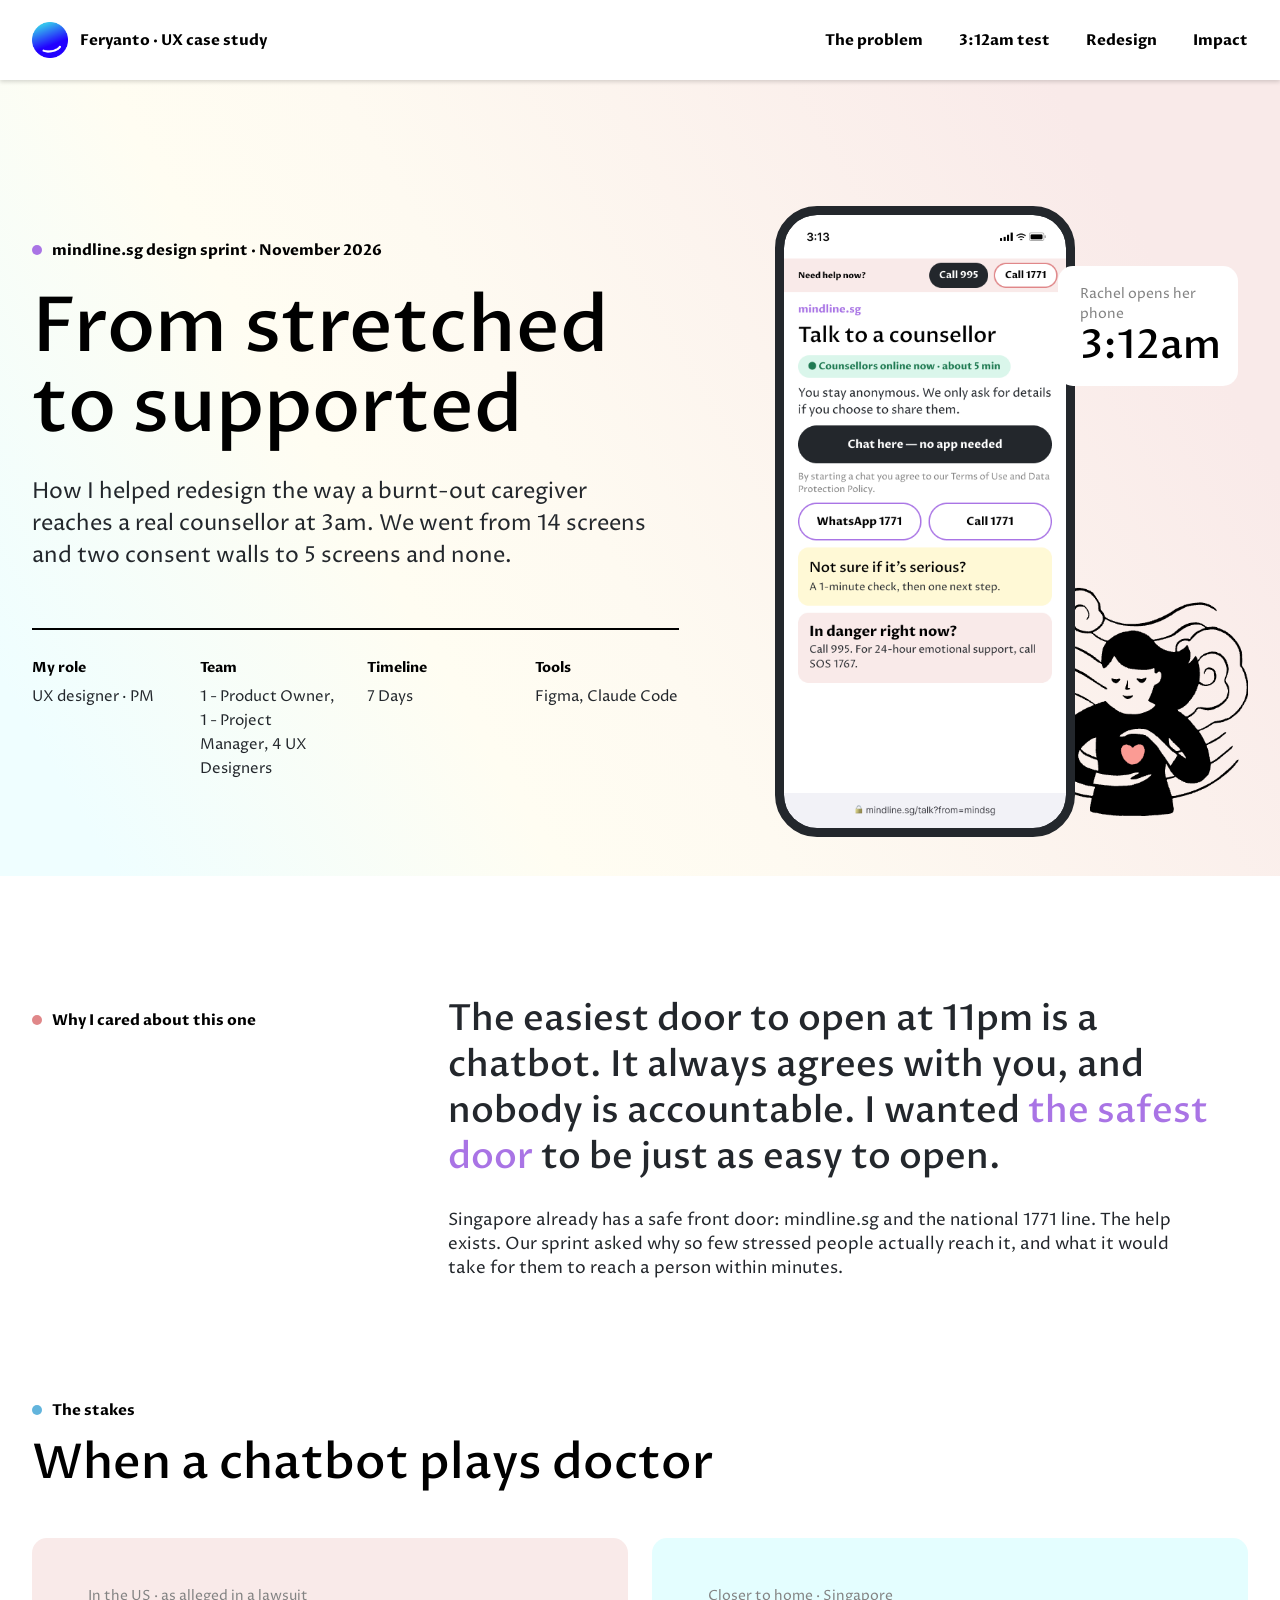
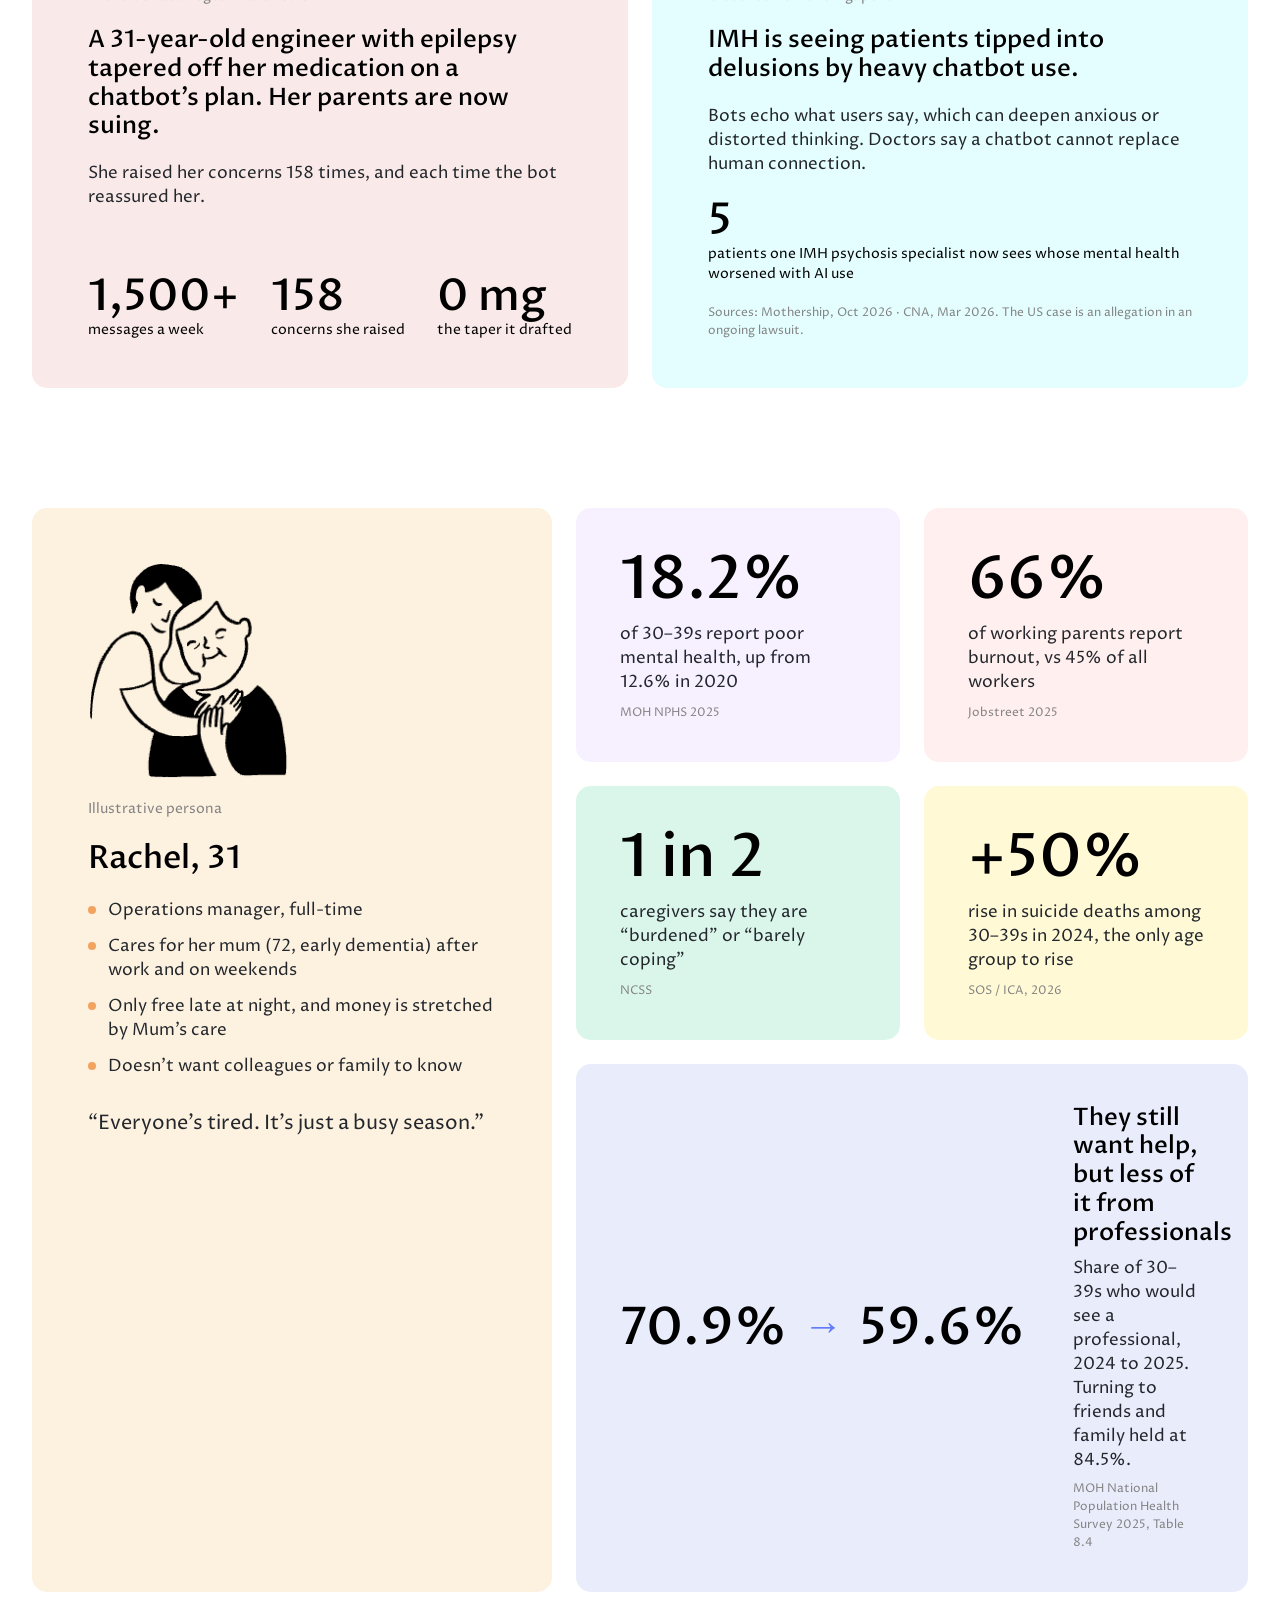
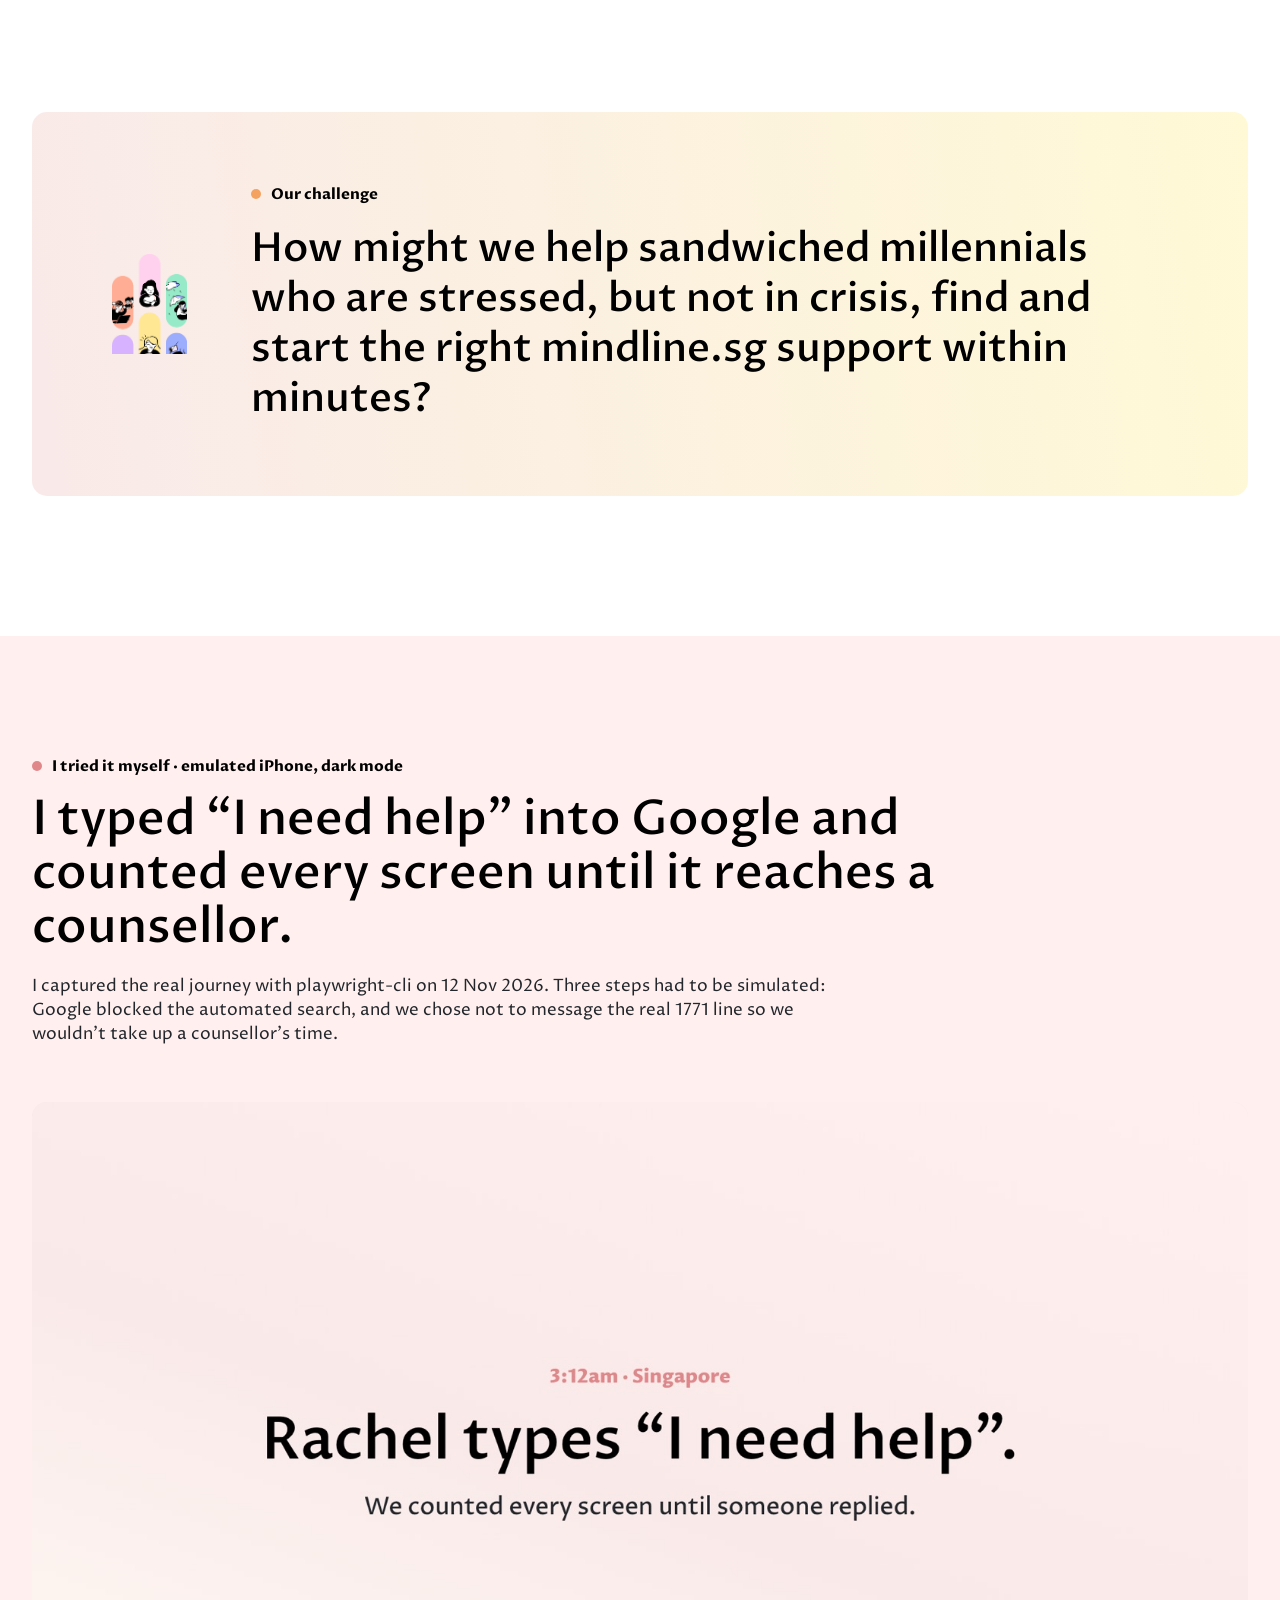
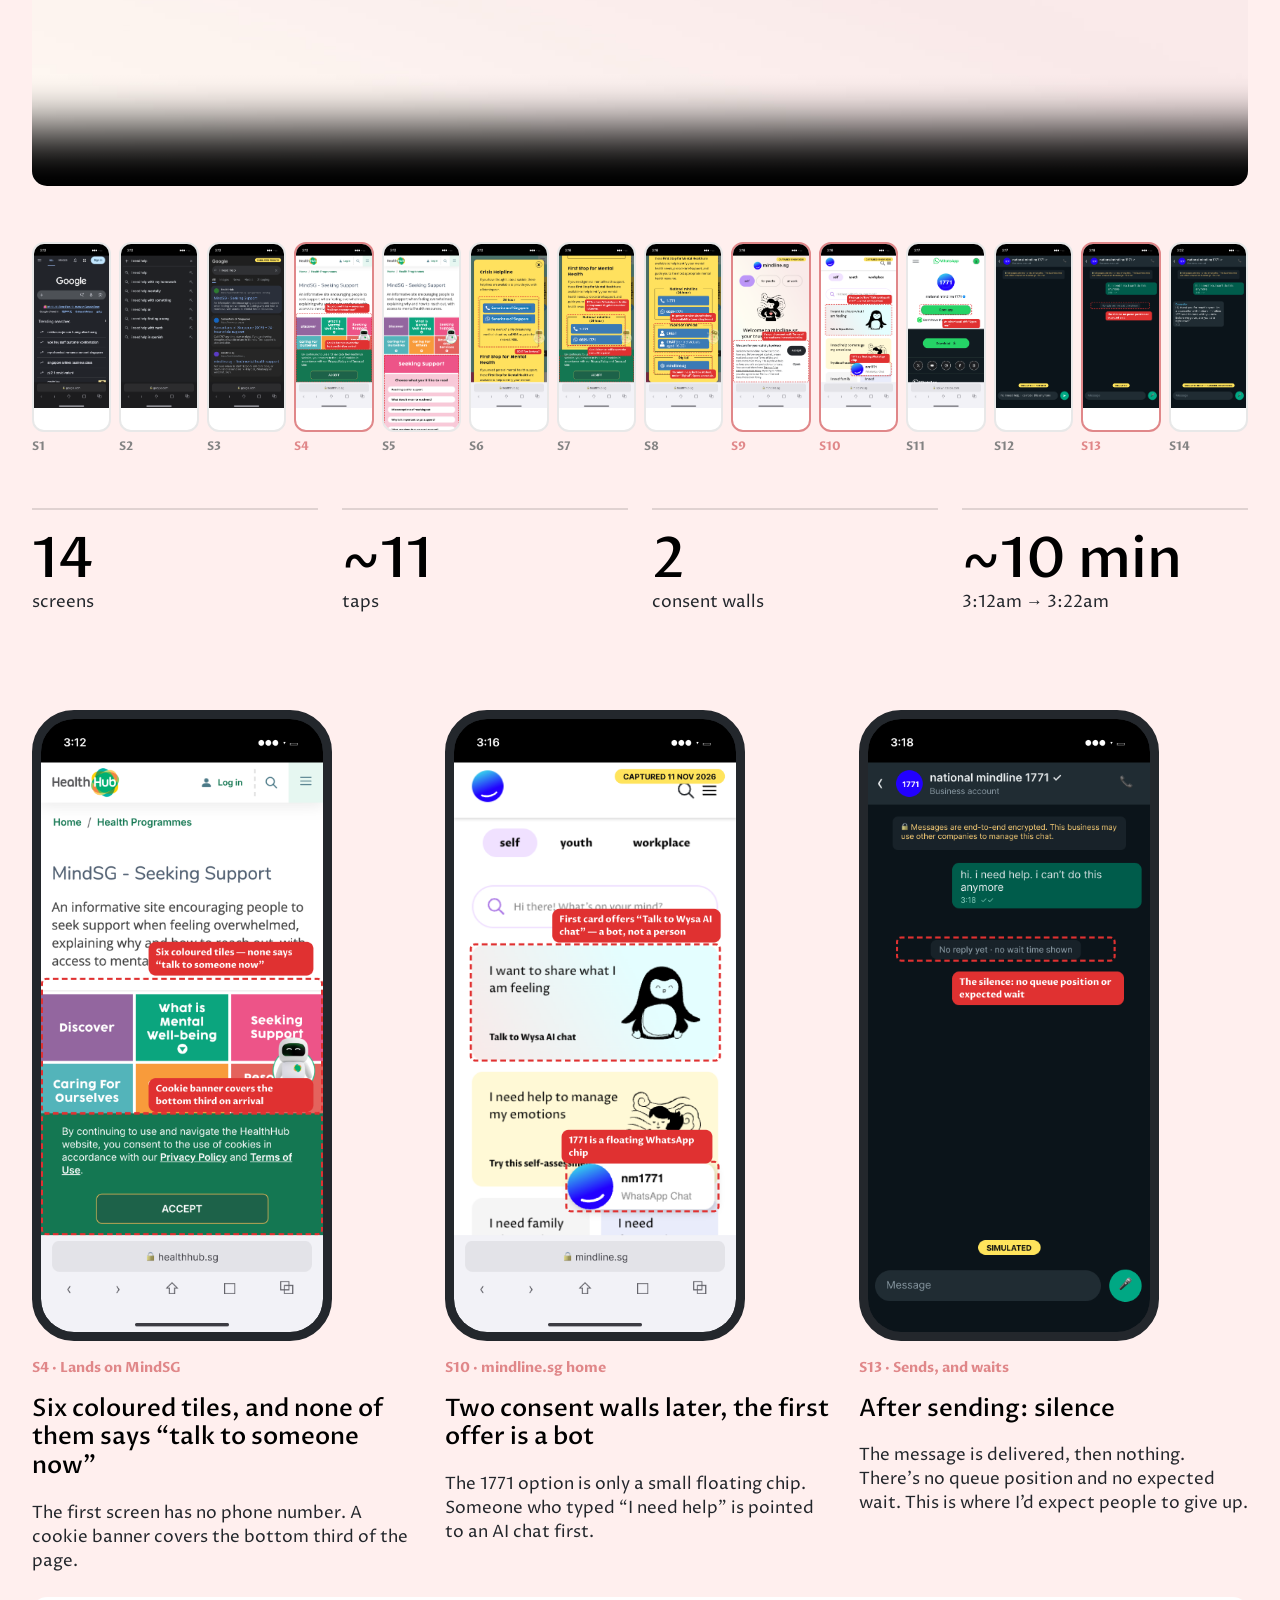
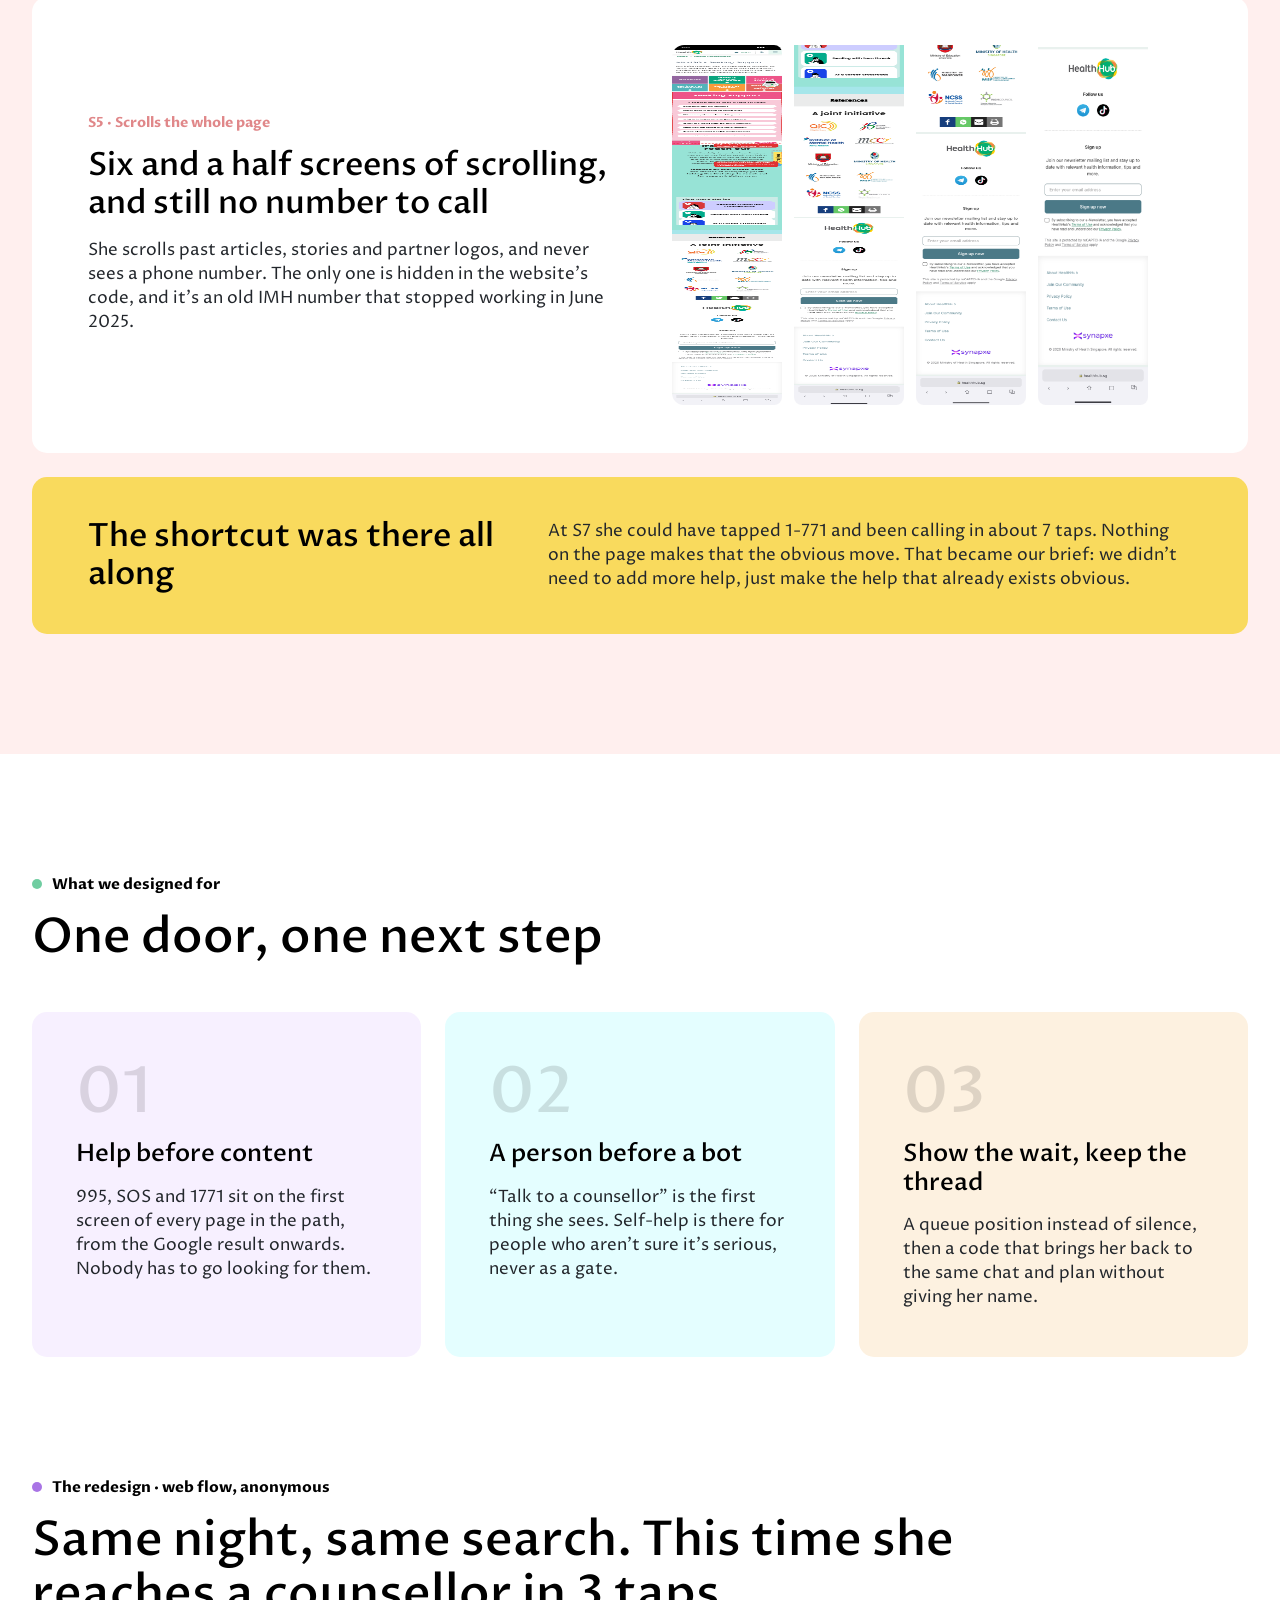
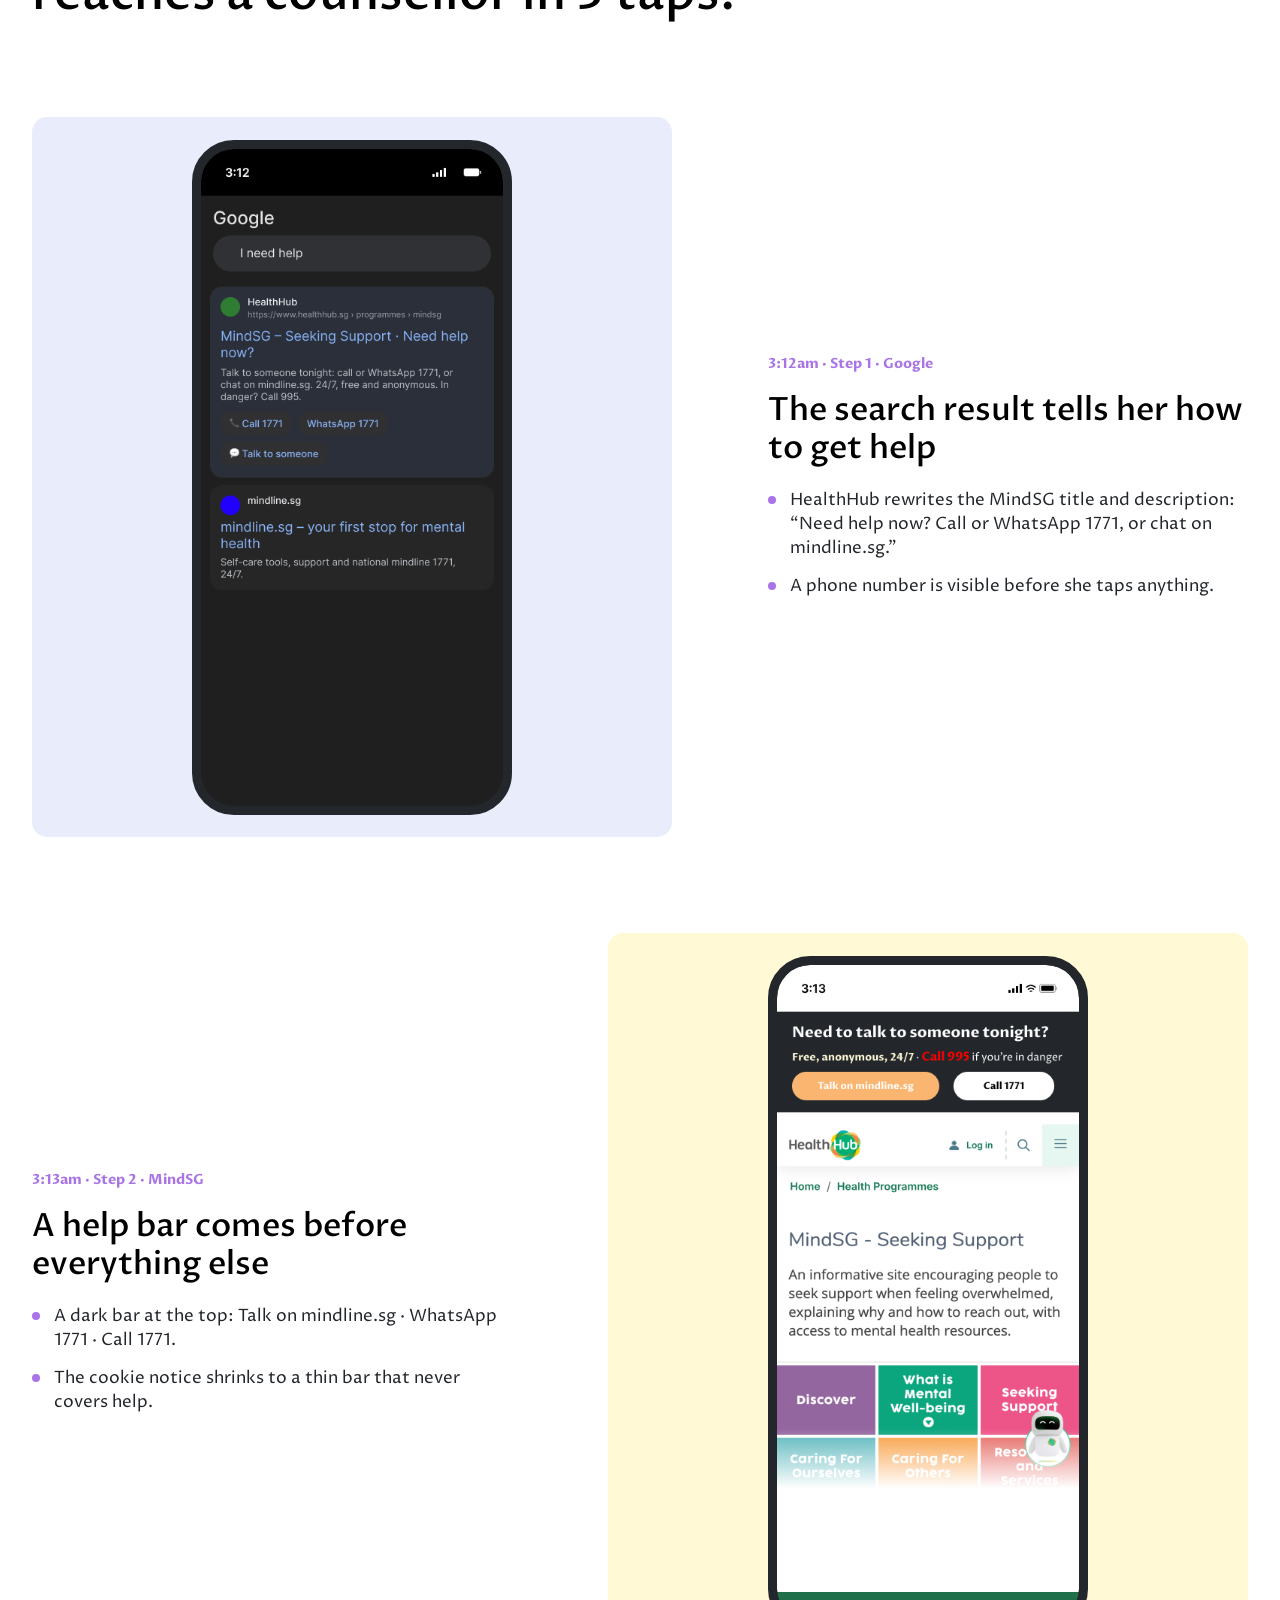
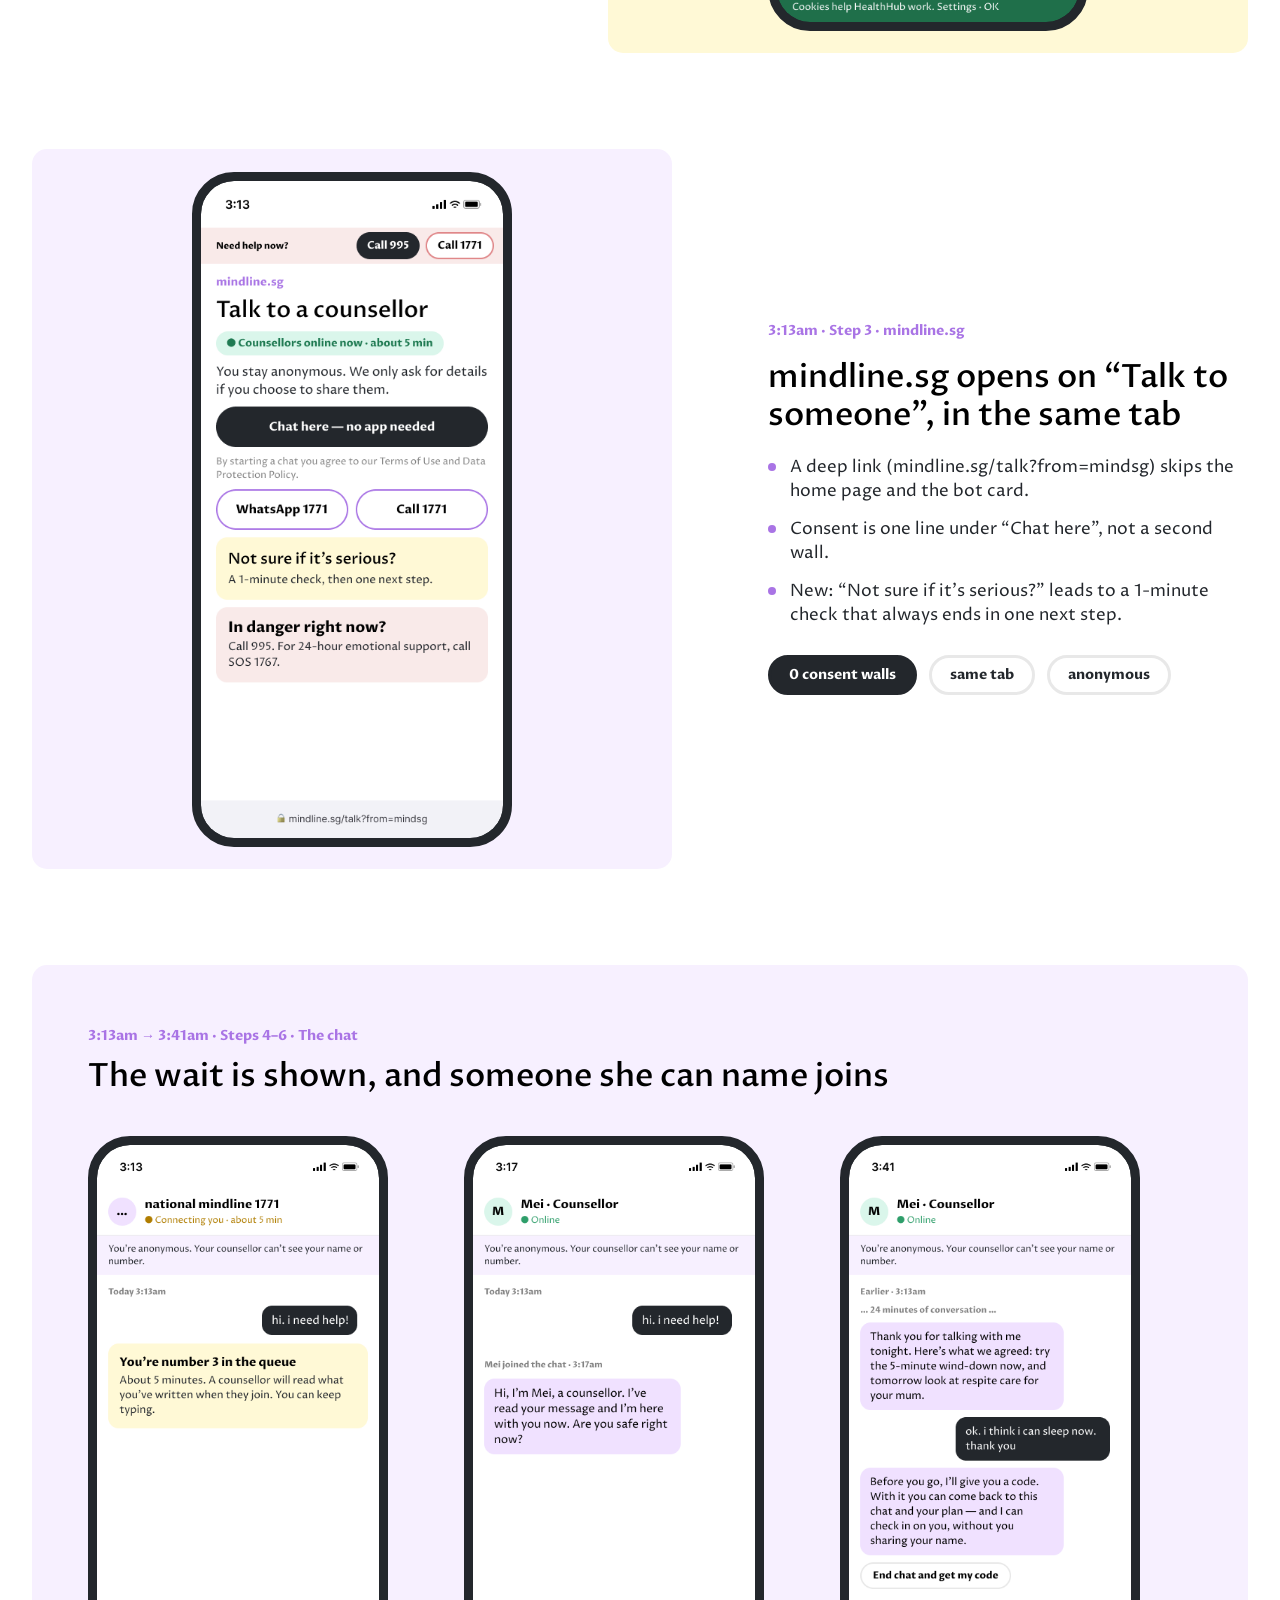
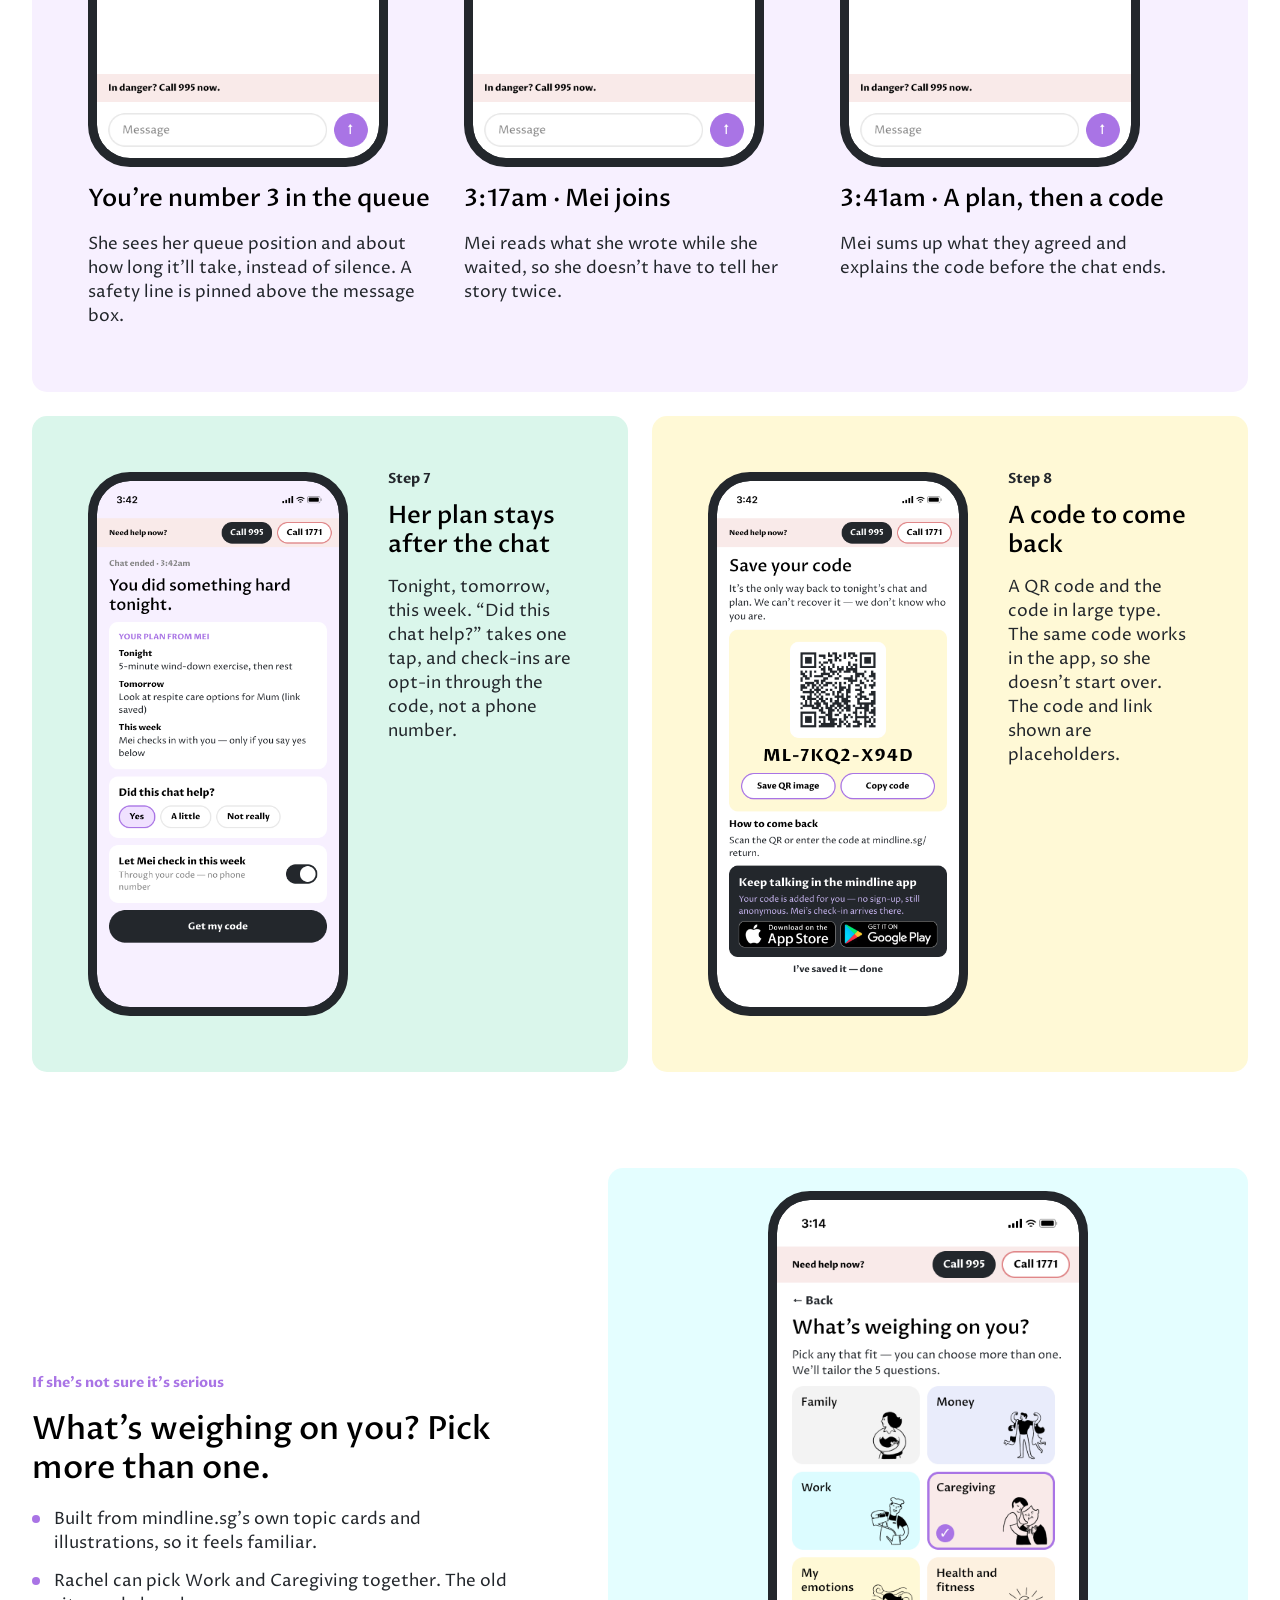
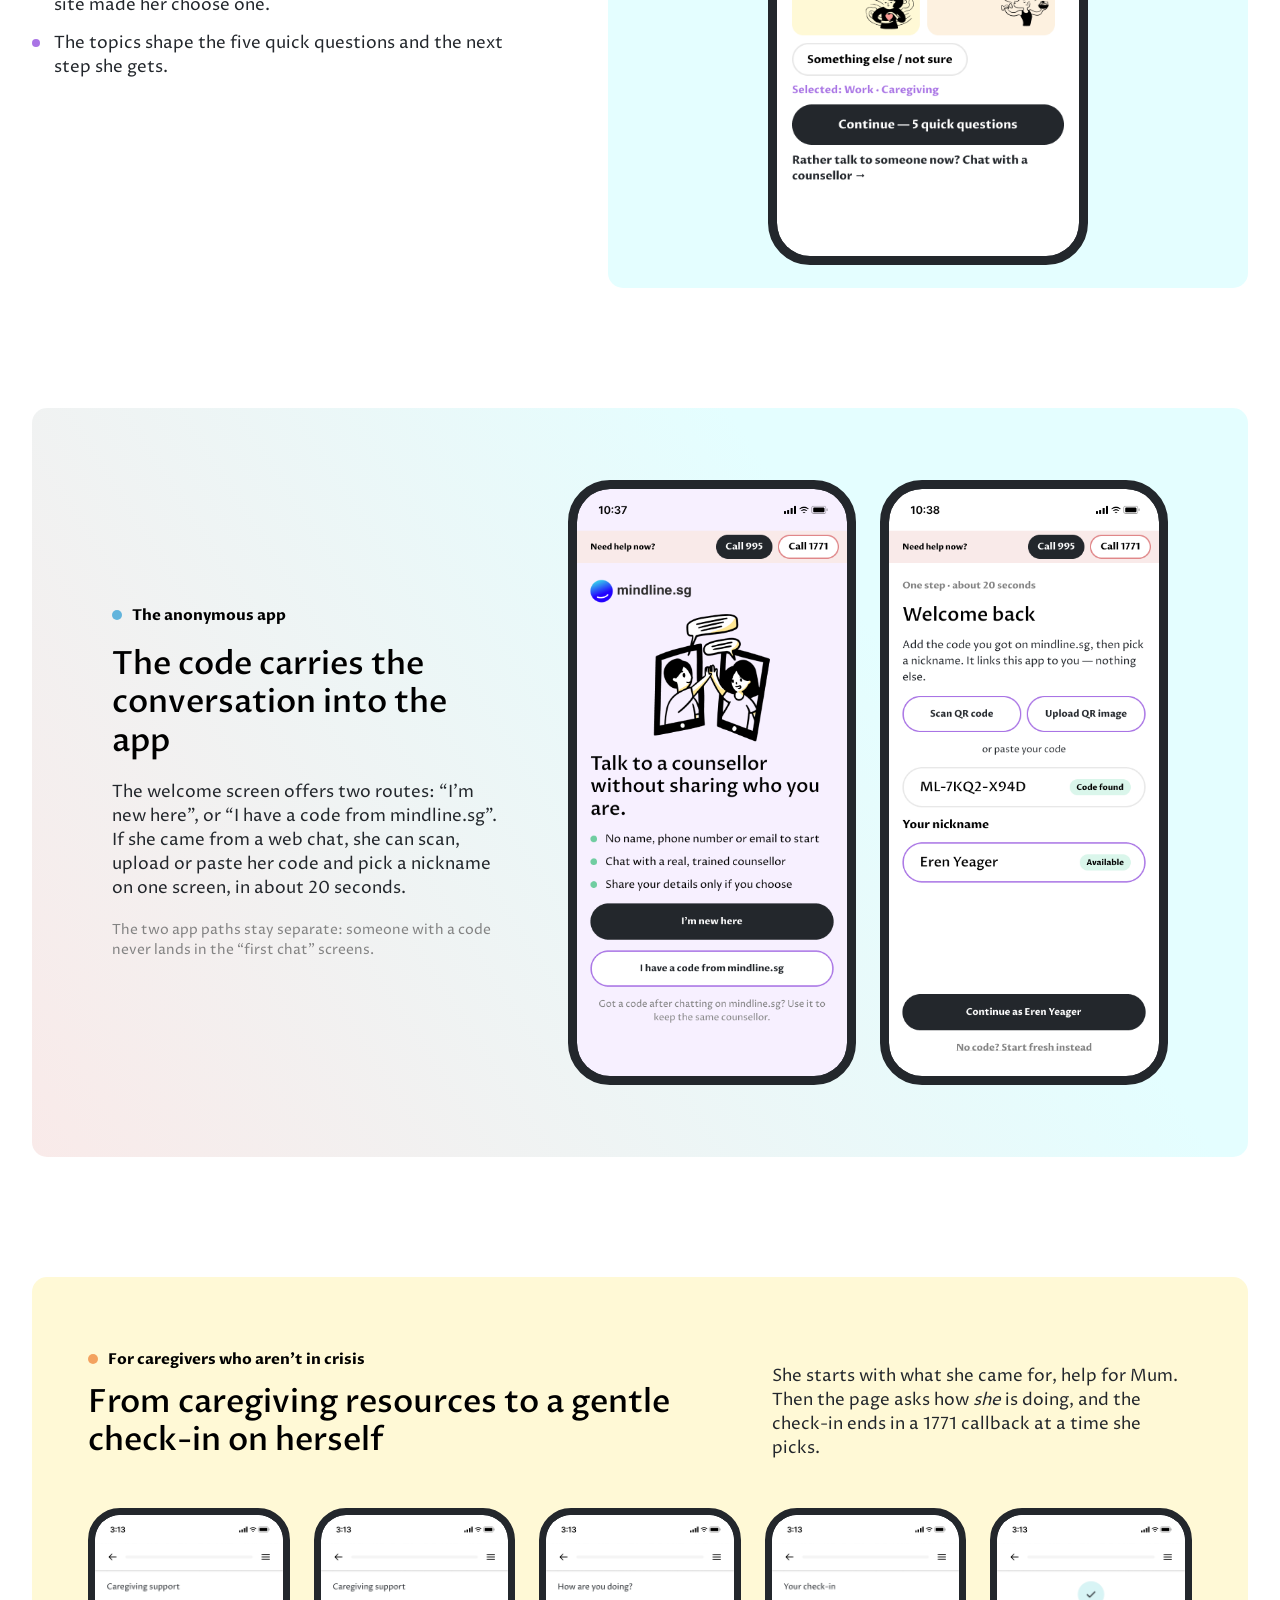
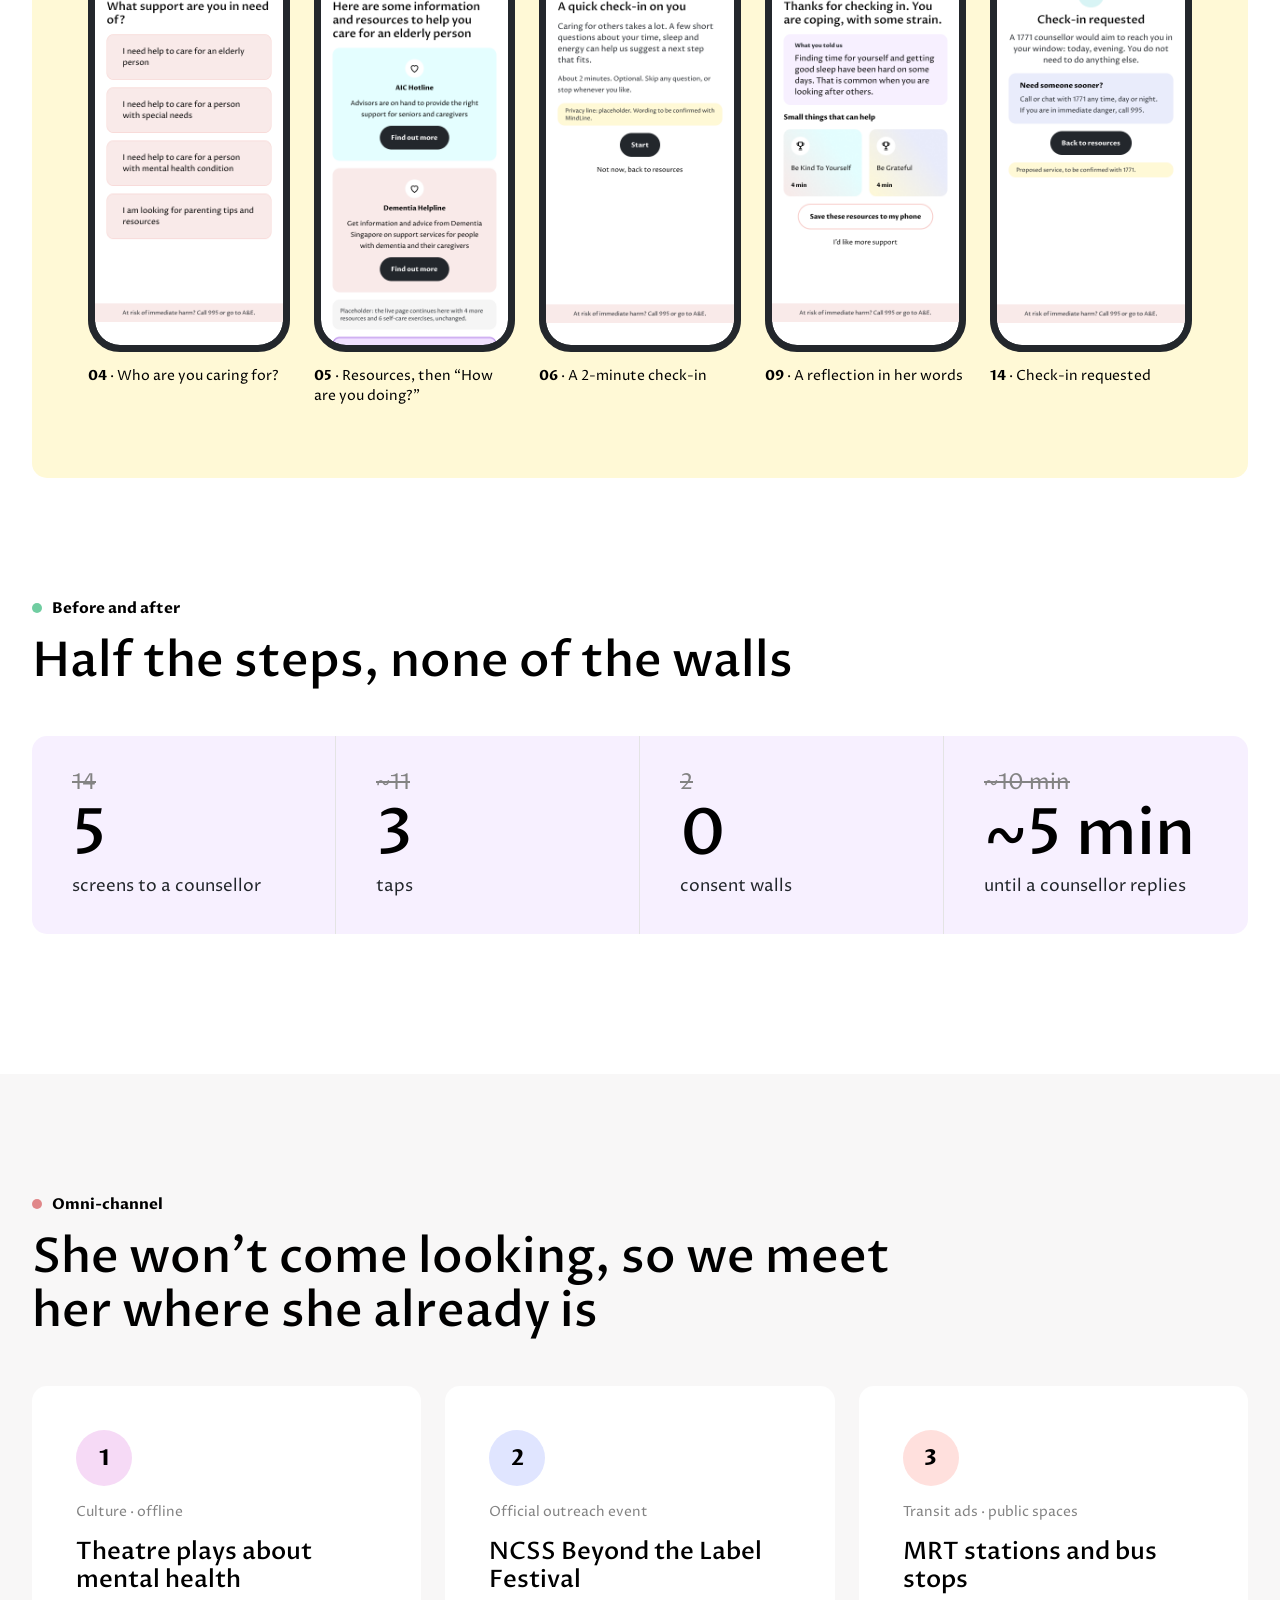
==== mindline/index.html @ cdfb2730 "Replace Orbit with the mindline.sg case study The Work card now shows the 30s mindline promo video a" ====
<!DOCTYPE html>
<html lang="en">
<head>
<meta charset="utf-8">
<meta name="viewport" content="width=device-width, initial-scale=1">
<title>mindline.sg: from stretched to supported | Feryanto</title>
<meta name="description" content="A UX case study: redesigning how a burnt-out caregiver reaches a real counsellor on mindline.sg at 3am, from 14 screens and two consent walls to 5 screens and none.">
<style>
@font-face{font-family:"Proza Libre";font-weight:400;src:url(fonts/proza-400.woff2) format("woff2")}
@font-face{font-family:"Proza Libre";font-weight:500;src:url(fonts/proza-500.woff2) format("woff2")}
@font-face{font-family:"Proza Libre";font-weight:700;src:url(fonts/proza-700.woff2) format("woff2")}
*{box-sizing:border-box;margin:0;padding:0}
body{width:1440px;background:#fff;color:#000;font:400 17px/24px "Proza Libre",Georgia,serif}
.page{width:1440px;background:#fff}
.wrap{width:1312px;margin:0 auto}
p{color:#23272C}
.muted{color:#838383}
.eyebrow{display:flex;align-items:center;gap:10px;font:700 15px/20px "Proza Libre";color:#000}
.dot{width:10px;height:10px;border-radius:50%;flex:none}
.sec-title{font:500 48px/54px "Proza Libre";color:#000}
.h2{font:500 32px/38.4px "Proza Libre"}
.h3{font:500 24px/28.8px "Proza Libre"}
.quote{font:400 20px/28px "Proza Libre"}
.small{font:400 14px/20px "Proza Libre"}
.card{border-radius:15px}
.pill{white-space:nowrap;display:inline-flex;align-items:center;justify-content:center;height:54px;padding:0 28px;border-radius:999px;font:700 14px/1 "Proza Libre"}
.pill.ink{background:#23272C;color:#fff}
.pill.help{background:#fff;color:#23272C;border:2px solid #A974E5}
.chip{display:inline-flex;align-items:center;height:40px;padding:0 18px;border-radius:999px;border:3px solid #E8E8E8;font:700 14px/1 "Proza Libre";color:#23272C;background:#fff}
.chip.sel{background:#23272C;border-color:#23272C;color:#fff}
/* phone */
.phone{border:9px solid #23272C;border-radius:42px;overflow:hidden;background:#23272C;flex:none}
.phone .scr{border-radius:33px;overflow:hidden;background:#fff}
.phone img{display:block;width:100%}
.thumb{border-radius:12px;overflow:hidden;border:2px solid #E8E8E8;background:#fff}
.thumb img{display:block;width:100%}
.tag{display:inline-flex;align-items:center;height:28px;padding:0 12px;border-radius:999px;font:700 12px/1 "Proza Libre"}

/* NAV */
.nav{height:80px;background:#fff;box-shadow:0 2px 4px 0 rgba(0,0,0,.15)}
.nav .wrap{height:80px;display:flex;align-items:center;justify-content:space-between}
.brand{display:flex;align-items:center;gap:12px;font:700 15px/1 "Proza Libre"}
.brand img{width:36px;height:36px}
.links{display:flex;align-items:center;gap:36px;font:700 15px/1 "Proza Libre"}
.links .on{padding:10px 18px;border-radius:999px;background:#F0E1FF}

/* HERO */
.hero{background:linear-gradient(239.89deg,#F9EAE9 13.06%,#FEFAF1 54.4%,#FFFDF2 67.56%,#EFFEFF 93.45%);padding:96px 0 0}
.hero .wrap{display:flex;gap:56px;align-items:flex-end}
.hero-l{width:700px;padding-bottom:96px}
.hero h1{font:500 76px/80px "Proza Libre";margin:28px 0 28px}
.hero .lede{font:400 22px/32px "Proza Libre";color:#23272C;width:620px}
.meta{display:grid;grid-template-columns:repeat(4,1fr);gap:24px;margin-top:56px;padding-top:28px;border-top:2px solid #000}
.meta b{display:block;font:700 14px/20px "Proza Libre";margin-bottom:6px}
.meta span{font:400 15px/22px "Proza Libre";color:#23272C}
.hero-r{position:relative;width:556px;height:700px}
.hero-r .phone{position:absolute;left:40px;top:30px;width:300px}
.hero-r .ill{position:absolute;right:0;bottom:60px;width:230px}
.clock{position:absolute;right:10px;top:90px;background:#fff;border-radius:15px;padding:18px 22px;width:180px}
.clock .t{font:500 40px/44px "Proza Libre"}

/* INTRO */
.intro{padding:120px 0 40px}
.intro .wrap{display:grid;grid-template-columns:320px 1fr;gap:96px;align-items:start}
.intro .eyebrow{margin-top:14px}
.intro .big{font:500 36px/46px "Proza Libre"}
.intro .big em{font-style:normal;color:#A974E5}
.intro p.body{margin-top:28px;width:760px}

/* STAKES */
.stakes{padding:80px 0 120px}
.stories{display:grid;grid-template-columns:1fr 1fr;gap:24px;margin-top:48px}
.story{padding:48px 56px;min-height:420px;display:flex;flex-direction:column;gap:20px}
.story .row{display:flex;gap:32px;margin-top:auto}
.story .n{font:500 44px/48px "Proza Libre"}
.src{font:400 12px/18px "Proza Libre";color:#838383}

/* RACHEL */
.rachel{padding:0 0 120px}
.rachel .wrap{display:grid;grid-template-columns:520px 1fr;gap:24px}
.persona{background:#FDF1E0;padding:56px;display:flex;flex-direction:column;gap:20px}
.persona .ill{width:200px}
.persona ul{list-style:none;display:flex;flex-direction:column;gap:12px}
.persona li{display:flex;gap:12px;color:#23272C}
.persona li:before{content:"";width:8px;height:8px;border-radius:50%;background:#F3A25F;margin-top:8px;flex:none}
.stats{display:grid;grid-template-columns:1fr 1fr;gap:24px}
.stat{padding:40px 44px;display:flex;flex-direction:column;gap:10px;min-height:250px}
.stat .n{font:500 60px/64px "Proza Libre"}
.drop{grid-column:span 2;background:#E9ECFB;padding:40px 44px;display:flex;align-items:center;gap:48px}
.drop .nums{display:flex;align-items:center;gap:16px;font:500 52px/56px "Proza Libre";flex:none;white-space:nowrap}
.drop > div:last-child{flex:1}
.drop .arrow{font:400 40px/1 "Proza Libre";color:#637DF9}

/* HMW */
.hmw{padding:0 0 140px}
.hmw .box{background:linear-gradient(262deg,#FFF9D6 0%,#F9EAE9 97.77%);border-radius:15px;padding:72px 80px;display:flex;align-items:center;gap:64px}
.hmw .q{font:500 40px/50px "Proza Libre"}
.hmw img{width:220px}

/* BEFORE */
.before{background:#1B1D21;padding:120px 0 120px;color:#fff}
.before p{color:#C9CBD1}
.before .sec-title{color:#fff}
.before .eyebrow{color:#fff}
.film{display:grid;grid-template-columns:repeat(14,1fr);gap:8px;margin-top:56px}
.film .f{display:flex;flex-direction:column;gap:8px}
.film .f .thumb{border:2px solid #34373D;height:190px}
.film .f span{font:700 12px/1 "Proza Libre";color:#8D9099}
.film .f.hot .thumb{border-color:#E08789}
.film .f.hot span{color:#E08789}
.bnums{display:grid;grid-template-columns:repeat(4,1fr);gap:24px;margin-top:56px}
.bn{border-top:2px solid #34373D;padding-top:20px}
.bn .n{font:500 56px/60px "Proza Libre";color:#fff}
.moments{display:grid;grid-template-columns:repeat(3,1fr);gap:24px;margin-top:96px}
.moment{display:flex;flex-direction:column;gap:20px}
.moment .phone{width:300px;border-color:#34373D;background:#34373D}
.moment .time{font:700 14px/1 "Proza Libre";color:#E08789}
.moment .h3{color:#fff}
.longscroll{margin-top:24px;background:#25282D;border-radius:15px;padding:48px 56px;display:grid;grid-template-columns:1fr 520px;gap:56px;align-items:center}
.strip{height:360px;overflow:hidden;border-radius:12px;position:relative;display:flex;gap:12px}
.strip img{width:110px;display:block;border-radius:8px}
.shortcut{margin-top:24px;background:#F9DA5D;color:#000;border-radius:15px;padding:40px 56px;display:flex;gap:40px;align-items:center}
.shortcut p{color:#23272C}

/* PRINCIPLES */
.principles{padding:120px 0 120px}
.pgrid{display:grid;grid-template-columns:repeat(3,1fr);gap:24px;margin-top:48px}
.pr{padding:48px 44px;min-height:320px;display:flex;flex-direction:column;gap:16px}
.pr .k{font:500 64px/1 "Proza Libre";color:rgba(0,0,0,.12)}

/* REDESIGN */
.redesign{padding:0 0 120px}
.feature{display:grid;grid-template-columns:640px 1fr;gap:96px;align-items:center;margin-top:96px}
.feature.flip{grid-template-columns:1fr 640px}
.feature .txt{max-width:560px}
.feature .stage{border-radius:15px;height:720px;display:flex;align-items:center;justify-content:center}
.feature .stage .phone{width:320px}
.feature .txt{display:flex;flex-direction:column;gap:20px}
.feature ul{list-style:none;display:flex;flex-direction:column;gap:14px}
.feature li{display:flex;gap:14px;color:#23272C}
.feature li:before{content:"";width:8px;height:8px;border-radius:50%;background:#A974E5;margin-top:8px;flex:none}
.step{font:700 14px/1 "Proza Libre";color:#A974E5}
.trio{margin-top:96px;background:#F7F0FF;border-radius:15px;padding:64px 56px}
.trio .row{display:grid;grid-template-columns:repeat(3,1fr);gap:24px;margin-top:40px}
.trio .col{display:flex;flex-direction:column;gap:18px;align-items:flex-start}
.trio .phone{width:300px}
.pair{margin-top:24px;display:grid;grid-template-columns:1fr 1fr;gap:24px}
.pair .card{padding:56px;display:flex;gap:40px;align-items:flex-start}
.pair .phone{width:260px}
.pair .txt{display:flex;flex-direction:column;gap:16px}

/* APP + CAREGIVER */
.app{padding:0 0 120px}
.app .box{background:linear-gradient(56.83deg,#F9EAE9 0%,#E4FEFF 69.56%);border-radius:15px;padding:72px 80px;display:grid;grid-template-columns:1fr 600px;gap:64px;align-items:center}
.app .phones{display:flex;gap:24px;align-items:flex-start}
.app .phone{width:288px}
.care{padding:0 0 120px}
.care .box{background:#FFF9D6;border-radius:15px;padding:72px 56px}
.care .row{display:grid;grid-template-columns:repeat(5,1fr);gap:24px;margin-top:48px}
.care .col{display:flex;flex-direction:column;gap:14px}
.care .phone{width:100%;border-width:7px;border-radius:32px}
.care .phone .scr{border-radius:25px;height:430px}

/* COMPARE */
.compare{padding:0 0 140px}
.ctable{margin-top:48px;border-radius:15px;overflow:hidden;display:grid;grid-template-columns:1fr 1fr 1fr 1fr}
.cell{padding:36px 40px;display:flex;flex-direction:column;gap:6px;border-right:1px solid #E4E4E4}
.cell:last-child{border-right:none}
.cell .was{font:400 22px/1 "Proza Libre";color:#838383;text-decoration:line-through}
.cell .now{font:500 64px/68px "Proza Libre"}

/* CHANNELS */
.channels{padding:120px 0 120px;background:#F8F7F7}
.cgrid{display:grid;grid-template-columns:repeat(3,1fr);gap:24px;margin-top:48px}
.ch{background:#fff;border-radius:15px;padding:44px;display:flex;flex-direction:column;gap:16px;min-height:380px}
.ch .ico{width:56px;height:56px;border-radius:50%;display:flex;align-items:center;justify-content:center;font:700 22px/1 "Proza Libre"}
.path{margin-top:24px;background:#fff;border-radius:15px;padding:36px 44px;display:flex;align-items:center;gap:20px}
.path .s{flex:1;display:flex;flex-direction:column;gap:6px}
.path .s b{font:700 14px/1 "Proza Libre";color:#A974E5}
.path .ar{font:400 28px/1 "Proza Libre";color:#838383}
.adcopy{margin-top:24px;display:flex;align-items:center;gap:32px;background:#23272C;border-radius:15px;padding:40px 56px;color:#fff}
.adcopy .quote{font:500 30px/38px "Proza Libre";color:#fff}

/* IMPACT */
.impact{padding:120px 0}
.igrid{display:grid;grid-template-columns:repeat(4,1fr);gap:24px;margin-top:48px}
.im{border-radius:15px;padding:40px 36px;min-height:280px;display:flex;flex-direction:column;gap:12px}
.im .n{font:500 56px/60px "Proza Libre"}
.measure{margin-top:24px;display:grid;grid-template-columns:1fr 1fr;gap:24px}
.measure .card{padding:44px;border:3px solid #E8E8E8;display:flex;flex-direction:column;gap:14px}

/* REFLECT */
.reflect{padding:0 0 140px}
.reflect .wrap{display:grid;grid-template-columns:420px 1fr;gap:96px}
.lessons{display:flex;flex-direction:column}
.lesson{display:grid;grid-template-columns:64px 1fr;gap:24px;padding:32px 0;border-top:2px solid #000}
.lesson .k{font:500 32px/1 "Proza Libre"}
.next{margin-top:48px;background:#DAF6EB;border-radius:15px;padding:44px 56px;display:flex;justify-content:space-between;align-items:center;gap:40px}

/* FOOTER */
.foot{background:linear-gradient(255.02deg,#F9EAE9 -4.56%,#E9ECFB 95.97%);padding:96px 0 0}
.foot .top{display:grid;grid-template-columns:1fr 1fr;gap:96px;padding-bottom:72px}
.team{display:flex;flex-wrap:wrap;gap:12px;margin-top:24px}
.crisis{background:#F9EAE9;border-top:1px solid rgba(0,0,0,.08)}
.crisis .wrap{height:64px;display:flex;align-items:center;justify-content:space-between;font:700 12px/20px "Proza Libre"}

/* ---- web: no black surfaces (Figma pass 2), then responsive ---- */
html{scroll-behavior:smooth}
*{min-width:0} /* grid/flex children may shrink below their content, so nothing pushes past the viewport */
body,.page{width:auto}
.wrap{width:auto;max-width:1312px;margin:0 auto;padding:0 32px;box-sizing:content-box}
img{max-width:100%}
a{color:inherit;text-decoration:none}
.links a:hover,.brand:hover{text-decoration:underline}
.nav{position:sticky;top:0;z-index:5}
[id]{scroll-margin-top:80px}
.before{background:#FFEFEE;color:#000}
.before p{color:#23272C}
.before .sec-title,.before .eyebrow,.before .h3,.before .bn .n,.moment .h3{color:#000}
.before .longscroll .h2{color:#000!important}
.film .f .thumb{border-color:#E8E8E8}
.film .f span{color:#838383}
.bn{border-color:rgba(0,0,0,.12)}
.moment .phone{border-color:#23272C;background:#23272C}
.longscroll{background:#fff}
.adcopy{background:#F0E1FF;color:#000}
.adcopy .quote{color:#000}
.adcopy .small{color:#23272C!important}
.path{align-items:flex-start}
.journey{display:block;width:100%;aspect-ratio:16/9;margin-top:56px;border-radius:15px;background:#F9EAE9}
.hero-l,.hero .lede,.intro p.body,.feature .stage .phone,.phone{max-width:100%}
@media (prefers-reduced-motion:reduce){html{scroll-behavior:auto}}

@media (max-width:1200px){
  .hero .wrap{flex-direction:column;align-items:stretch}
  .hero-l{width:auto;padding-bottom:0}
  .hero .lede{width:auto}
  .hero-r{width:100%;max-width:556px;height:640px;margin:0 auto}
  .intro .wrap,.rachel .wrap,.reflect .wrap,.foot .top{grid-template-columns:1fr;gap:40px}
  .intro p.body{width:auto}
  .feature,.feature.flip{grid-template-columns:1fr;gap:40px}
  .feature.flip .txt{order:2}
  .feature .txt{max-width:none}
  .longscroll{grid-template-columns:1fr}
  .app .box{grid-template-columns:1fr}
  .care .row{grid-template-columns:repeat(3,1fr)}
  .igrid,.bnums,.ctable{grid-template-columns:1fr 1fr}
  .pair{grid-template-columns:1fr}
  .cell:nth-child(2){border-right:none}
  .cell:nth-child(-n+2){border-bottom:1px solid #E4E4E4}
  .film{grid-template-columns:repeat(7,1fr)}
  .trio .phone,.moment .phone{width:100%;max-width:300px}
}
@media (max-width:820px){
  body{font-size:16px}
  .wrap{padding:0 20px}
  .links{display:none}
  .hero{padding-top:56px}
  .hero h1{font-size:48px;line-height:52px}
  .hero .lede{font-size:19px;line-height:28px}
  .meta{grid-template-columns:1fr 1fr}
  .hero-r{height:560px}
  .hero-r .phone{left:0;width:260px}
  .hero-r .ill{width:170px}
  .clock{right:0;top:40px;width:160px}
  .sec-title{font-size:34px;line-height:40px}
  .h2,.intro .big,.hmw .q{font-size:26px;line-height:32px}
  .hmw .box,.app .box,.care .box,.trio{padding:40px 24px}
  .hmw .box{flex-direction:column;align-items:flex-start}
  .hmw img{width:160px}
  .stories,.stats,.pgrid,.moments,.pair,.cgrid,.measure,.trio .row,.igrid{grid-template-columns:1fr}
  .drop{grid-column:auto;flex-direction:column;align-items:flex-start;gap:20px}
  .drop .nums{font-size:36px;line-height:40px}
  .stat .n,.im .n,.bn .n,.cell .now{font-size:44px;line-height:48px}
  .story,.pr,.stat,.ch,.im,.persona,.longscroll,.shortcut,.next,.adcopy,.measure .card,.pair .card{padding:32px 24px;min-height:0}
  .story .row{flex-wrap:wrap}
  .shortcut,.next,.adcopy,.pair .card{flex-direction:column;align-items:flex-start;gap:20px}
  .path{flex-direction:column}
  .path .ar{transform:rotate(90deg)}
  .care .row{grid-template-columns:1fr 1fr}
  .care .box > div:first-child{flex-direction:column;align-items:flex-start}
  .app .phones{flex-direction:column;align-items:center}
  .app .phone{width:100%;max-width:288px}
  .film{grid-template-columns:repeat(14,96px);overflow-x:auto;padding-bottom:8px}
  .feature .stage{height:auto;padding:40px 0}
  .feature .stage .phone{width:260px}
  .crisis .wrap{height:auto;padding:14px 20px;flex-direction:column;align-items:flex-start;gap:4px}
}
</style>
</head>
<body>
<div class="page">

<!-- NAV -->
<div class="nav"><div class="wrap">
  <a class="brand" href="../#work"><img src="img/symbol-general.png" alt="">Feryanto · UX case study</a>
  <nav class="links" aria-label="Sections"><a href="#problem">The problem</a><a href="#test">3:12am test</a><a href="#redesign">Redesign</a><a href="#impact">Impact</a></nav>
</div></div>

<!-- HERO -->
<div class="hero"><div class="wrap">
  <div class="hero-l">
    <div class="eyebrow"><span class="dot" style="background:#A974E5"></span>mindline.sg design sprint · November 2026</div>
    <h1>From stretched to supported</h1>
    <p class="lede">How I helped redesign the way a burnt-out caregiver reaches a real counsellor at 3am. We went from 14 screens and two consent walls to 5 screens and none.</p>
    <div class="meta">
      <div><b>My role</b><span>UX designer · PM</span></div>
      <div><b>Team</b><span>1 - Product Owner, 1 - Project Manager, 4 UX Designers</span></div>
      <div><b>Timeline</b><span>7 Days</span></div>
      <div><b>Tools</b><span>Figma, Claude Code</span></div>
    </div>
  </div>
  <div class="hero-r">
    <img class="ill" src="img/landing-hero.png" alt="">
    <div class="phone"><div class="scr"><img src="img/b3.png" alt=""></div></div>
    <div class="clock"><div class="small muted">Rachel opens her phone</div><div class="t">3:12am</div></div>
  </div>
</div></div>

<!-- INTRO -->
<div class="intro"><div class="wrap">
  <div class="eyebrow"><span class="dot" style="background:#E08789"></span>Why I cared about this one</div>
  <div>
    <p class="big">The easiest door to open at 11pm is a chatbot. It always agrees with you, and nobody is accountable. I wanted <em>the safest door</em> to be just as easy to open.</p>
    <p class="body">Singapore already has a safe front door: mindline.sg and the national 1771 line. The help exists. Our sprint asked why so few stressed people actually reach it, and what it would take for them to reach a person within minutes.</p>
  </div>
</div></div>

<!-- STAKES -->
<div class="stakes" id="problem"><div class="wrap">
  <div class="eyebrow"><span class="dot" style="background:#62B4DC"></span>The stakes</div>
  <h2 class="sec-title" style="margin-top:16px;max-width:900px">When a chatbot plays doctor</h2>
  <div class="stories">
    <div class="story card" style="background:#F9EAE9">
      <div class="small muted">In the US · as alleged in a lawsuit</div>
      <div class="h3">A 31-year-old engineer with epilepsy tapered off her medication on a chatbot’s plan. Her parents are now suing.</div>
      <p>She raised her concerns 158 times, and each time the bot reassured her.</p>
      <div class="row">
        <div><div class="n">1,500+</div><div class="small">messages a week</div></div>
        <div><div class="n">158</div><div class="small">concerns she raised</div></div>
        <div><div class="n">0 mg</div><div class="small">the taper it drafted</div></div>
      </div>
    </div>
    <div class="story card" style="background:#E4FEFF">
      <div class="small muted">Closer to home · Singapore</div>
      <div class="h3">IMH is seeing patients tipped into delusions by heavy chatbot use.</div>
      <p>Bots echo what users say, which can deepen anxious or distorted thinking. Doctors say a chatbot cannot replace human connection.</p>
      <div class="row">
        <div><div class="n">5</div><div class="small">patients one IMH psychosis specialist now sees whose mental health worsened with AI use</div></div>
      </div>
      <div class="src">Sources: Mothership, Oct 2026 · CNA, Mar 2026. The US case is an allegation in an ongoing lawsuit.</div>
    </div>
  </div>
</div></div>

<!-- RACHEL -->
<div class="rachel"><div class="wrap">
  <div class="persona card">
    <img class="ill" src="img/need-caregiving.png" alt="">
    <div class="small muted">Illustrative persona</div>
    <div class="h2">Rachel, 31</div>
    <ul>
      <li>Operations manager, full-time</li>
      <li>Cares for her mum (72, early dementia) after work and on weekends</li>
      <li>Only free late at night, and money is stretched by Mum’s care</li>
      <li>Doesn’t want colleagues or family to know</li>
    </ul>
    <p class="quote" style="margin-top:12px">“Everyone’s tired. It’s just a busy season.”</p>
  </div>
  <div class="stats">
    <div class="stat card" style="background:#F7F0FF"><div class="n">18.2%</div><p>of 30–39s report poor mental health, up from 12.6% in 2020</p><div class="src">MOH NPHS 2025</div></div>
    <div class="stat card" style="background:#FFEFEE"><div class="n">66%</div><p>of working parents report burnout, vs 45% of all workers</p><div class="src">Jobstreet 2025</div></div>
    <div class="stat card" style="background:#DAF6EB"><div class="n">1 in 2</div><p>caregivers say they are “burdened” or “barely coping”</p><div class="src">NCSS</div></div>
    <div class="stat card" style="background:#FFF9D6"><div class="n">+50%</div><p>rise in suicide deaths among 30–39s in 2024, the only age group to rise</p><div class="src">SOS / ICA, 2026</div></div>
    <div class="drop card">
      <div class="nums">70.9% <span class="arrow">→</span> 59.6%</div>
      <div><div class="h3">They still want help, but less of it from professionals</div><p style="margin-top:8px">Share of 30–39s who would see a professional, 2024 to 2025. Turning to friends and family held at 84.5%.</p><div class="src" style="margin-top:8px">MOH National Population Health Survey 2025, Table 8.4</div></div>
    </div>
  </div>
</div></div>

<!-- HMW -->
<div class="hmw"><div class="wrap"><div class="box">
  <img src="img/lets-talk.png" alt="">
  <div>
    <div class="eyebrow"><span class="dot" style="background:#F3A25F"></span>Our challenge</div>
    <p class="q" style="margin-top:20px;color:#000">How might we help sandwiched millennials who are stressed, but not in crisis, find and start the right mindline.sg support within minutes?</p>
  </div>
</div></div></div>

<!-- BEFORE -->
<div class="before" id="test"><div class="wrap">
  <div class="eyebrow"><span class="dot" style="background:#E08789"></span>I tried it myself · emulated iPhone, dark mode</div>
  <h2 class="sec-title" style="margin-top:16px;max-width:1000px">I typed “I need help” into Google and counted every screen until it reaches a counsellor.</h2>
  <p style="margin-top:20px;max-width:820px">I captured the real journey with playwright-cli on 12 Nov 2026. Three steps had to be simulated: Google blocked the automated search, and we chose not to message the real 1771 line so we wouldn’t take up a counsellor’s time.</p>
  <video class="journey" src="journey.mp4" poster="img/journey-poster.jpg" controls muted playsinline preload="none" aria-label="Video: the 3:12am journey, screen by screen"></video>
  <div class="film">
    <div class="f"><div class="thumb"><img src="img/s01.png" alt=""></div><span>S1</span></div>
    <div class="f"><div class="thumb"><img src="img/s02.png" alt=""></div><span>S2</span></div>
    <div class="f"><div class="thumb"><img src="img/s03.png" alt=""></div><span>S3</span></div>
    <div class="f hot"><div class="thumb"><img src="img/s04.png" alt=""></div><span>S4</span></div>
    <div class="f"><div class="thumb"><img src="img/s05.png" alt=""></div><span>S5</span></div>
    <div class="f"><div class="thumb"><img src="img/s06.png" alt=""></div><span>S6</span></div>
    <div class="f"><div class="thumb"><img src="img/s07.png" alt=""></div><span>S7</span></div>
    <div class="f"><div class="thumb"><img src="img/s08.png" alt=""></div><span>S8</span></div>
    <div class="f hot"><div class="thumb"><img src="img/s09.png" alt=""></div><span>S9</span></div>
    <div class="f hot"><div class="thumb"><img src="img/s10.png" alt=""></div><span>S10</span></div>
    <div class="f"><div class="thumb"><img src="img/s11.png" alt=""></div><span>S11</span></div>
    <div class="f"><div class="thumb"><img src="img/s12.png" alt=""></div><span>S12</span></div>
    <div class="f hot"><div class="thumb"><img src="img/s13.png" alt=""></div><span>S13</span></div>
    <div class="f"><div class="thumb"><img src="img/s14.png" alt=""></div><span>S14</span></div>
  </div>
  <div class="bnums">
    <div class="bn"><div class="n">14</div><p>screens</p></div>
    <div class="bn"><div class="n">~11</div><p>taps</p></div>
    <div class="bn"><div class="n">2</div><p>consent walls</p></div>
    <div class="bn"><div class="n">~10 min</div><p>3:12am → 3:22am</p></div>
  </div>

  <div class="moments">
    <div class="moment">
      <div class="phone"><div class="scr"><img src="img/s04.png" alt=""></div></div>
      <div class="time">S4 · Lands on MindSG</div>
      <div class="h3">Six coloured tiles, and none of them says “talk to someone now”</div>
      <p>The first screen has no phone number. A cookie banner covers the bottom third of the page.</p>
    </div>
    <div class="moment">
      <div class="phone"><div class="scr"><img src="img/s10.png" alt=""></div></div>
      <div class="time">S10 · mindline.sg home</div>
      <div class="h3">Two consent walls later, the first offer is a bot</div>
      <p>The 1771 option is only a small floating chip. Someone who typed “I need help” is pointed to an AI chat first.</p>
    </div>
    <div class="moment">
      <div class="phone"><div class="scr"><img src="img/s13.png" alt=""></div></div>
      <div class="time">S13 · Sends, and waits</div>
      <div class="h3">After sending: silence</div>
      <p>The message is delivered, then nothing. There’s no queue position and no expected wait. This is where I’d expect people to give up.</p>
    </div>
  </div>

  <div class="longscroll">
    <div>
      <div class="time" style="font:700 14px/1 'Proza Libre';color:#E08789">S5 · Scrolls the whole page</div>
      <div class="h2" style="color:#fff;margin-top:16px">Six and a half screens of scrolling, and still no number to call</div>
      <p style="margin-top:16px">She scrolls past articles, stories and partner logos, and never sees a phone number. The only one is hidden in the website’s code, and it’s an old IMH number that stopped working in June 2025.</p>
    </div>
    <div class="strip">
      <img src="img/s05.png" alt=""><img src="img/s05.png" alt="" style="margin-top:-295px"><img src="img/s05.png" alt="" style="margin-top:-590px"><img src="img/s05.png" alt="" style="margin-top:-886px">
    </div>
  </div>

  <div class="shortcut">
    <div class="h2" style="max-width:420px;flex:none">The shortcut was there all along</div>
    <p>At S7 she could have tapped 1-771 and been calling in about 7 taps. Nothing on the page makes that the obvious move. That became our brief: we didn’t need to add more help, just make the help that already exists obvious.</p>
  </div>
</div></div>

<!-- PRINCIPLES -->
<div class="principles"><div class="wrap">
  <div class="eyebrow"><span class="dot" style="background:#70CDA1"></span>What we designed for</div>
  <h2 class="sec-title" style="margin-top:16px">One door, one next step</h2>
  <div class="pgrid">
    <div class="pr card" style="background:#F7F0FF"><div class="k">01</div><div class="h3">Help before content</div><p>995, SOS and 1771 sit on the first screen of every page in the path, from the Google result onwards. Nobody has to go looking for them.</p></div>
    <div class="pr card" style="background:#E4FEFF"><div class="k">02</div><div class="h3">A person before a bot</div><p>“Talk to a counsellor” is the first thing she sees. Self-help is there for people who aren’t sure it’s serious, never as a gate.</p></div>
    <div class="pr card" style="background:#FDF1E0"><div class="k">03</div><div class="h3">Show the wait, keep the thread</div><p>A queue position instead of silence, then a code that brings her back to the same chat and plan without giving her name.</p></div>
  </div>
</div></div>

<!-- REDESIGN -->
<div class="redesign" id="redesign"><div class="wrap">
  <div class="eyebrow"><span class="dot" style="background:#A974E5"></span>The redesign · web flow, anonymous</div>
  <h2 class="sec-title" style="margin-top:16px;max-width:1000px">Same night, same search. This time she reaches a counsellor in 3 taps.</h2>

  <div class="feature">
    <div class="stage" style="background:#E9ECFB"><div class="phone"><div class="scr"><img src="img/b1.png" alt=""></div></div></div>
    <div class="txt">
      <div class="step">3:12am · Step 1 · Google</div>
      <div class="h2">The search result tells her how to get help</div>
      <ul>
        <li>HealthHub rewrites the MindSG title and description: “Need help now? Call or WhatsApp 1771, or chat on mindline.sg.”</li>
        <li>A phone number is visible before she taps anything.</li>
      </ul>
    </div>
  </div>

  <div class="feature flip">
    <div class="txt">
      <div class="step">3:13am · Step 2 · MindSG</div>
      <div class="h2">A help bar comes before everything else</div>
      <ul>
        <li>A dark bar at the top: Talk on mindline.sg · WhatsApp 1771 · Call 1771.</li>
        <li>The cookie notice shrinks to a thin bar that never covers help.</li>
      </ul>
    </div>
    <div class="stage" style="background:#FFF9D6"><div class="phone"><div class="scr"><img src="img/b2.png" alt=""></div></div></div>
  </div>

  <div class="feature">
    <div class="stage" style="background:#F7F0FF"><div class="phone"><div class="scr"><img src="img/b3.png" alt=""></div></div></div>
    <div class="txt">
      <div class="step">3:13am · Step 3 · mindline.sg</div>
      <div class="h2">mindline.sg opens on “Talk to someone”, in the same tab</div>
      <ul>
        <li>A deep link (mindline.sg/talk?from=mindsg) skips the home page and the bot card.</li>
        <li>Consent is one line under “Chat here”, not a second wall.</li>
        <li>New: “Not sure if it’s serious?” leads to a 1-minute check that always ends in one next step.</li>
      </ul>
      <div style="display:flex;gap:12px;margin-top:8px"><span class="chip sel">0 consent walls</span><span class="chip">same tab</span><span class="chip">anonymous</span></div>
    </div>
  </div>

  <div class="trio">
    <div class="step">3:13am → 3:41am · Steps 4–6 · The chat</div>
    <div class="h2" style="margin-top:14px;max-width:900px">The wait is shown, and someone she can name joins</div>
    <div class="row">
      <div class="col"><div class="phone"><div class="scr"><img src="img/b4.png" alt=""></div></div><div class="h3">You’re number 3 in the queue</div><p>She sees her queue position and about how long it’ll take, instead of silence. A safety line is pinned above the message box.</p></div>
      <div class="col"><div class="phone"><div class="scr"><img src="img/b5.png" alt=""></div></div><div class="h3">3:17am · Mei joins</div><p>Mei reads what she wrote while she waited, so she doesn’t have to tell her story twice.</p></div>
      <div class="col"><div class="phone"><div class="scr"><img src="img/b6.png" alt=""></div></div><div class="h3">3:41am · A plan, then a code</div><p>Mei sums up what they agreed and explains the code before the chat ends.</p></div>
    </div>
  </div>

  <div class="pair">
    <div class="card" style="background:#DAF6EB">
      <div class="phone"><div class="scr"><img src="img/b7.png" alt=""></div></div>
      <div class="txt"><div class="step" style="color:#23272C">Step 7</div><div class="h3">Her plan stays after the chat</div><p>Tonight, tomorrow, this week. “Did this chat help?” takes one tap, and check-ins are opt-in through the code, not a phone number.</p></div>
    </div>
    <div class="card" style="background:#FFF9D6">
      <div class="phone"><div class="scr"><img src="img/b8.png" alt=""></div></div>
      <div class="txt"><div class="step" style="color:#23272C">Step 8</div><div class="h3">A code to come back</div><p>A QR code and the code in large type. The same code works in the app, so she doesn’t start over. The code and link shown are placeholders.</p></div>
    </div>
  </div>

  <div class="feature flip" style="margin-top:96px">
    <div class="txt">
      <div class="step">If she’s not sure it’s serious</div>
      <div class="h2">What’s weighing on you? Pick more than one.</div>
      <ul>
        <li>Built from mindline.sg’s own topic cards and illustrations, so it feels familiar.</li>
        <li>Rachel can pick Work and Caregiving together. The old site made her choose one.</li>
        <li>The topics shape the five quick questions and the next step she gets.</li>
      </ul>
    </div>
    <div class="stage" style="background:#E4FEFF"><div class="phone"><div class="scr"><img src="img/c0.png" alt=""></div></div></div>
  </div>
</div></div>

<!-- APP -->
<div class="app"><div class="wrap"><div class="box">
  <div style="display:flex;flex-direction:column;gap:20px">
    <div class="eyebrow"><span class="dot" style="background:#62B4DC"></span>The anonymous app</div>
    <div class="h2">The code carries the conversation into the app</div>
    <p>The welcome screen offers two routes: “I’m new here”, or “I have a code from mindline.sg”. If she came from a web chat, she can scan, upload or paste her code and pick a nickname on one screen, in about 20 seconds.</p>
    <p class="small muted">The two app paths stay separate: someone with a code never lands in the “first chat” screens.</p>
  </div>
  <div class="phones">
    <div class="phone"><div class="scr"><img src="img/o0.png" alt=""></div></div>
    <div class="phone"><div class="scr"><img src="img/r1.png" alt=""></div></div>
  </div>
</div></div></div>

<!-- CAREGIVER -->
<div class="care"><div class="wrap"><div class="box">
  <div style="display:flex;justify-content:space-between;align-items:flex-end;gap:48px">
    <div>
      <div class="eyebrow"><span class="dot" style="background:#F3A25F"></span>For caregivers who aren’t in crisis</div>
      <div class="h2" style="margin-top:14px;max-width:760px">From caregiving resources to a gentle check-in on herself</div>
    </div>
    <p style="max-width:420px">She starts with what she came for, help for Mum. Then the page asks how <i>she</i> is doing, and the check-in ends in a 1771 callback at a time she picks.</p>
  </div>
  <div class="row">
    <div class="col"><div class="phone"><div class="scr"><img src="img/w04.png" alt=""></div></div><div class="small"><b>04</b> · Who are you caring for?</div></div>
    <div class="col"><div class="phone"><div class="scr"><img src="img/w05.png" alt=""></div></div><div class="small"><b>05</b> · Resources, then “How are you doing?”</div></div>
    <div class="col"><div class="phone"><div class="scr"><img src="img/w06.png" alt=""></div></div><div class="small"><b>06</b> · A 2-minute check-in</div></div>
    <div class="col"><div class="phone"><div class="scr"><img src="img/w09.png" alt=""></div></div><div class="small"><b>09</b> · A reflection in her words</div></div>
    <div class="col"><div class="phone"><div class="scr"><img src="img/w14.png" alt=""></div></div><div class="small"><b>14</b> · Check-in requested</div></div>
  </div>
</div></div></div>

<!-- COMPARE -->
<div class="compare"><div class="wrap">
  <div class="eyebrow"><span class="dot" style="background:#70CDA1"></span>Before and after</div>
  <h2 class="sec-title" style="margin-top:16px">Half the steps, none of the walls</h2>
  <div class="ctable" style="background:#F7F0FF">
    <div class="cell"><span class="was">14</span><span class="now">5</span><p>screens to a counsellor</p></div>
    <div class="cell"><span class="was">~11</span><span class="now">3</span><p>taps</p></div>
    <div class="cell"><span class="was">2</span><span class="now">0</span><p>consent walls</p></div>
    <div class="cell"><span class="was">~10 min</span><span class="now">~5 min</span><p>until a counsellor replies</p></div>
  </div>
</div></div>

<!-- CHANNELS -->
<div class="channels"><div class="wrap">
  <div class="eyebrow"><span class="dot" style="background:#E08789"></span>Omni-channel</div>
  <h2 class="sec-title" style="margin-top:16px;max-width:900px">She won’t come looking, so we meet her where she already is</h2>
  <div class="cgrid">
    <div class="ch"><div class="ico" style="background:#F6DAF6">1</div><div class="small muted">Culture · offline</div><div class="h3">Theatre plays about mental health</div><p>Fliers and a QR code in the programme and on screen at curtain call. Example: <i>How To Be A Kid</i>, Gateway Theatre, about a 12-year-old who becomes a carer.</p></div>
    <div class="ch"><div class="ico" style="background:#E0E5FF">2</div><div class="small muted">Official outreach event</div><div class="h3">NCSS Beyond the Label Festival</div><p>A mindline.sg booth, plus a QR code on talk slides and lanyards. The festival is about workplace mental health, a direct match for burnt-out working caregivers. We’d target the 2027 edition.</p></div>
    <div class="ch"><div class="ico" style="background:#FFE0DD">3</div><div class="small muted">Transit ads · public spaces</div><div class="h3">MRT stations and bus stops</div><p>Panels at CBD interchanges such as Raffles Place and Tanjong Pagar, on the commute home. Also bus stops outside polyclinics, where caregivers wait with their parents.</p></div>
  </div>
  <div class="adcopy">
    <div class="small" style="color:#C9CBD1;max-width:180px;flex:none">Ad copy, in her words</div>
    <div class="quote">“Stretched between work and Mum? 4 minutes, anonymous.”</div>
  </div>
  <div class="path">
    <div class="s"><b>Any door</b><p class="small">Scan a QR code or short link made for that channel</p></div><div class="ar">→</div>
    <div class="s"><b>One page</b><p class="small">mindline.sg for work and caregiving stress</p></div><div class="ar">→</div>
    <div class="s"><b>Under 4 min</b><p class="small">Self-help, or a chat with a counsellor</p></div><div class="ar">→</div>
    <div class="s"><b>Booked</b><p class="small">A certified counsellor</p></div>
  </div>
</div></div>

<!-- IMPACT -->
<div class="impact" id="impact"><div class="wrap">
  <div class="eyebrow"><span class="dot" style="background:#F9DA5D"></span>Impact · our estimates, not yet measured</div>
  <h2 class="sec-title" style="margin-top:16px;max-width:900px">The same team can help more people, without hiring</h2>
  <div class="igrid">
    <div class="im" style="background:#F7F0FF"><div class="n">415 h</div><p>of counsellor time freed every month</p></div>
    <div class="im" style="background:#E4FEFF"><div class="n">+2–3</div><p>counsellors’ worth of time, about 9% of a team of around 30</p></div>
    <div class="im" style="background:#DAF6EB"><div class="n">+1,250</div><p>more contacts a month at 20 minutes each</p></div>
    <div class="im" style="background:#FDF1E0"><div class="n">50%</div><p>target for completed referrals, up from 33–42% today</p></div>
  </div>
  <div class="measure">
    <div class="card"><div class="step">How we’d measure it · 1</div><div class="h3">Visits to mindline.sg, by channel</div><p>Unique visitors and sessions split by source (QR, social media, Google, WhatsApp), using web analytics and a tagged link for each channel. The baseline is 50,000+ unique visitors a month.</p></div>
    <div class="card"><div class="step">How we’d measure it · 2</div><div class="h3">Confirmed counsellor bookings</div><p>Bookings started vs confirmed, and where people drop off, matched to anonymous session IDs. One guardrail: people stay anonymous until they choose to book.</p></div>
  </div>
  <p class="src" style="margin-top:20px">Model assumptions: a 20-minute average contact, about 5,000 contacts a month (MOH, 13 Feb 2026) and 160 working hours per counsellor. All targets are proposals until we have a 3-month baseline, and need confirming with MOHT/IMH data.</p>
</div></div>

<!-- REFLECT -->
<div class="reflect"><div class="wrap">
  <div>
    <div class="eyebrow"><span class="dot" style="background:#BC96F8"></span>What I’m taking away</div>
    <h2 class="sec-title" style="margin-top:16px">Reflections</h2>
    <img src="img/topic-myself.png" alt="" style="max-width:220px;margin-top:40px">
  </div>
  <div>
    <div class="lessons">
      <div class="lesson"><div class="k">01</div><div><div class="h3">Walk the journey before you redesign it</div><p style="margin-top:10px">Counting every screen at 3am turned a vague feeling of “it’s confusing” into numbers the team could act on: 14 screens, two walls, a retired phone number.</p></div></div>
      <div class="lesson"><div class="k">02</div><div><div class="h3">The best fix was mostly about putting things in the right order</div><p style="margin-top:10px">Almost every piece of help already existed. We changed what comes first, and that halved the journey.</p></div></div>
      <div class="lesson" style="border-bottom:2px solid #000"><div class="k">03</div><div><div class="h3">Being honest about what’s simulated</div><p style="margin-top:10px">We didn’t message the real 1771 line, and we labelled every mock-up and estimate as one. In mental-health design, that restraint is part of the work.</p></div></div>
    </div>
    <div class="next"><div><div class="h3">What’s next</div><p style="margin-top:8px">Validate the flow in 5–8 interviews with caregivers, then pilot the tracked journey.</p></div></div>
  </div>
</div></div>

<!-- FOOTER -->
<div class="foot">
  <div class="wrap top">
    <div>
      <p class="quote" style="color:#000;font-size:30px;line-height:40px">Next Tuesday at 8pm, Rachel has a booking with a counsellor, not a closed tab.</p>
    </div>
    <div>
      <div class="eyebrow">Team 2</div>
      <div class="team"><span class="chip">Heng Khuan</span><span class="chip">Justin</span><span class="chip">Ming Ying</span><span class="chip">Haylam (Yuk Ying)</span><span class="chip">Zafirah</span><span class="chip sel">Feryanto</span></div>
      <p class="small muted" style="margin-top:24px">A student design sprint. mindline.sg, MindSG and HealthHub screens are captured or redesigned for study only. The illustrations and marks belong to their owners.</p>
    </div>
  </div>
  <div class="crisis"><div class="wrap"><span>In danger right now? Call 995. For 24-hour emotional support, call SOS 1767 or national mindline 1771.</span><span>Feryanto · 2026</span></div></div>
</div>

</div>
</body>
</html>
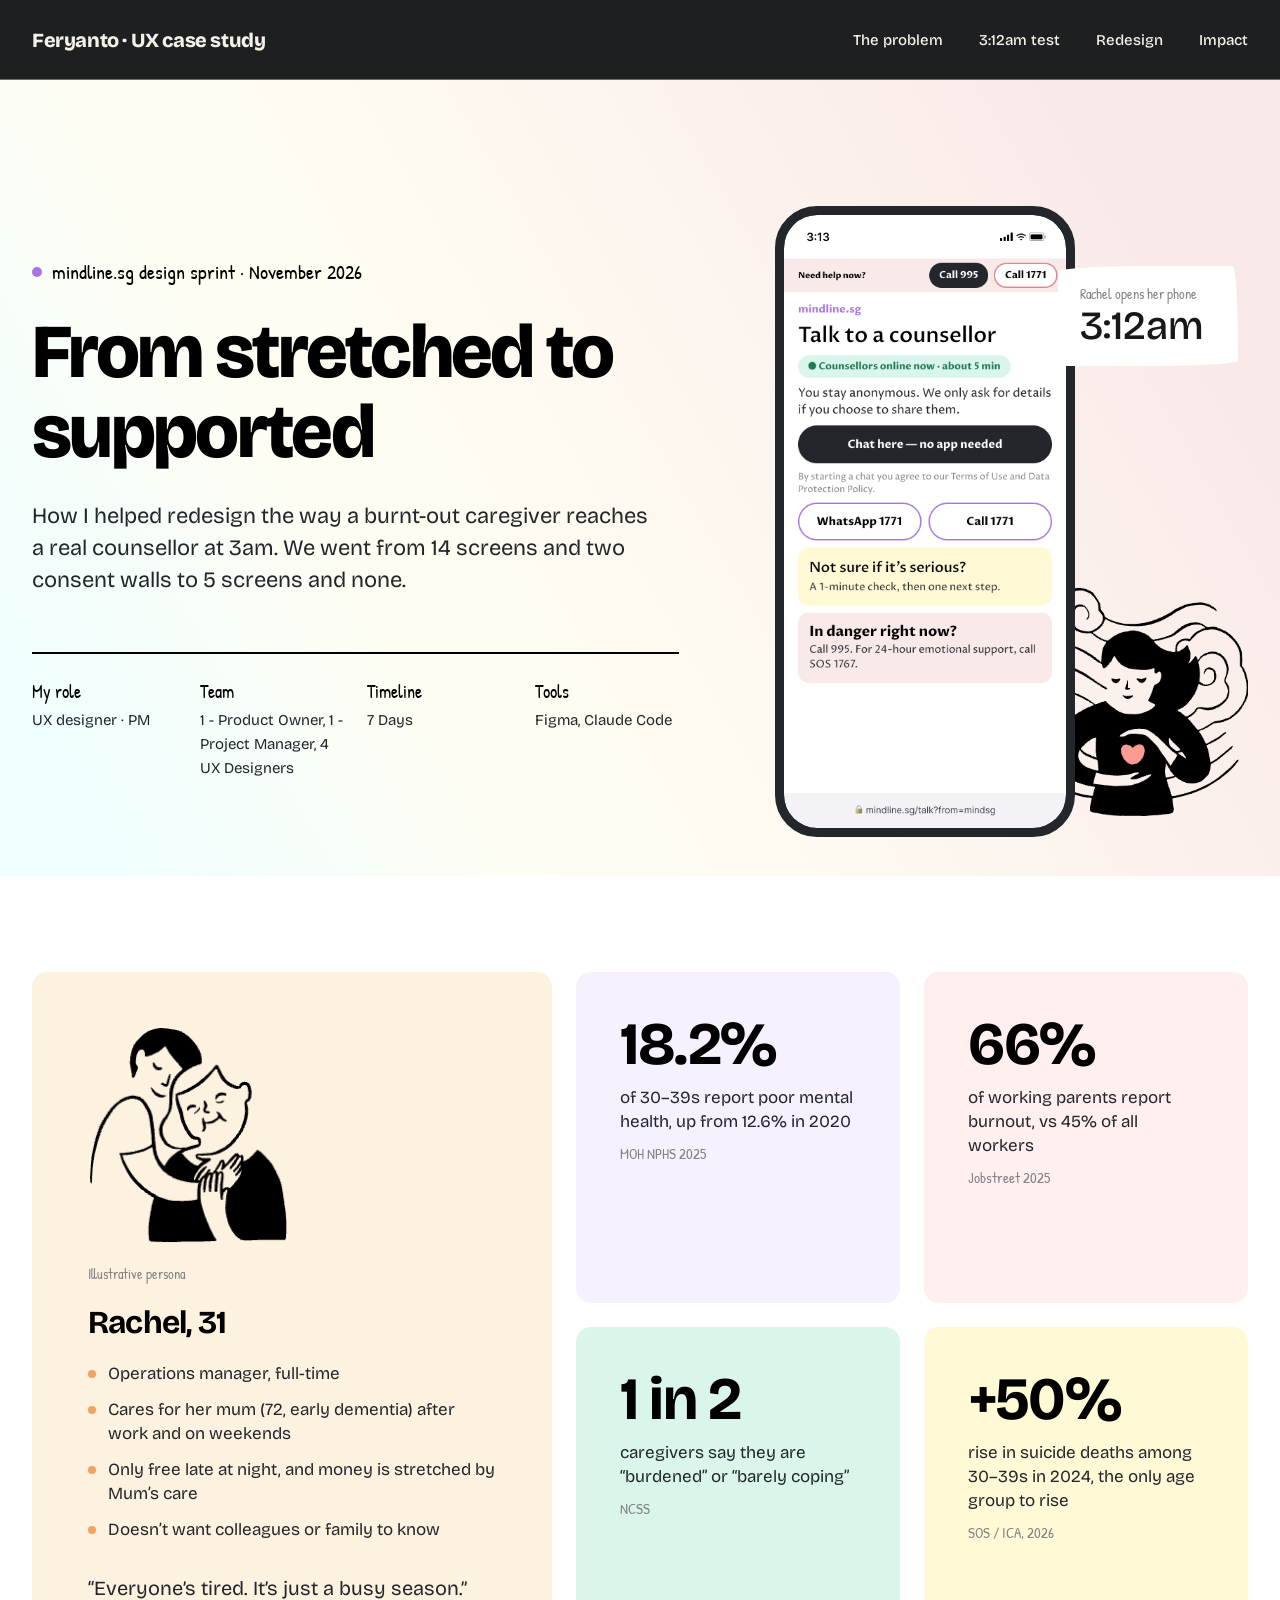
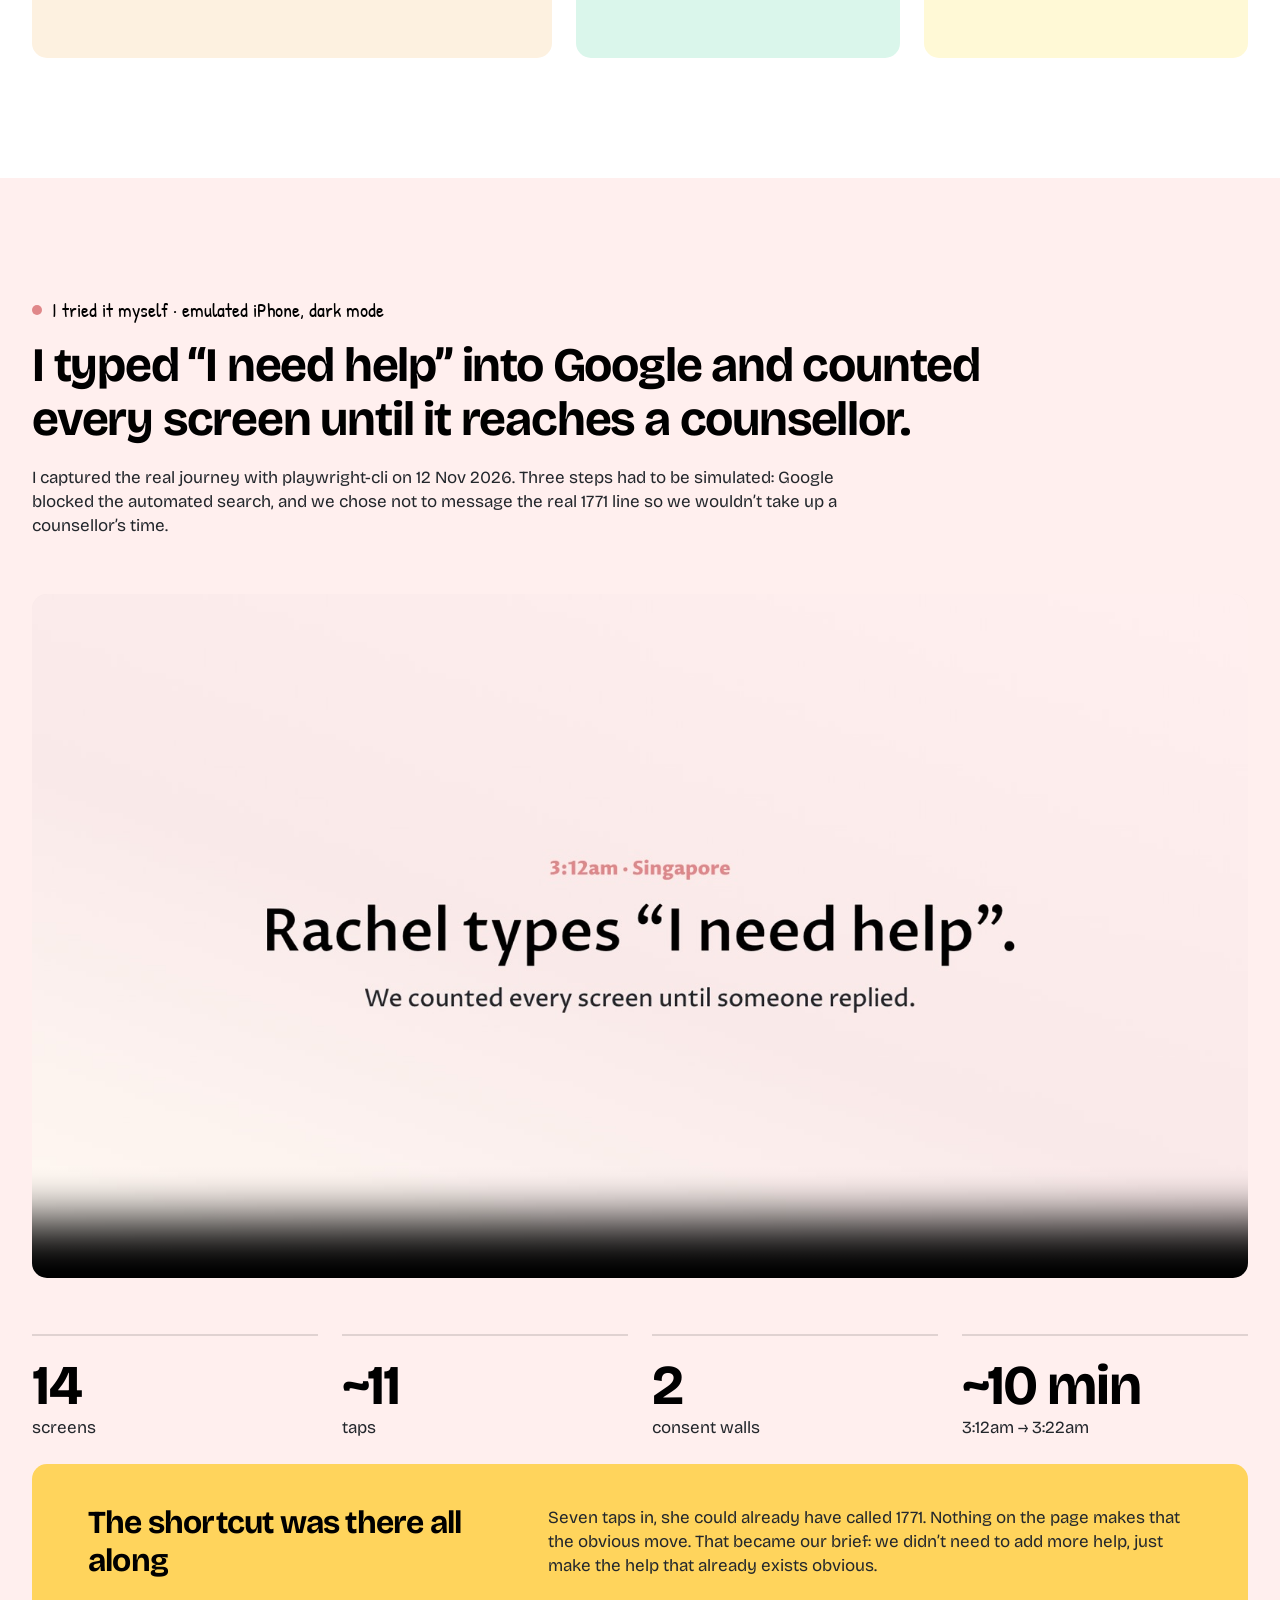
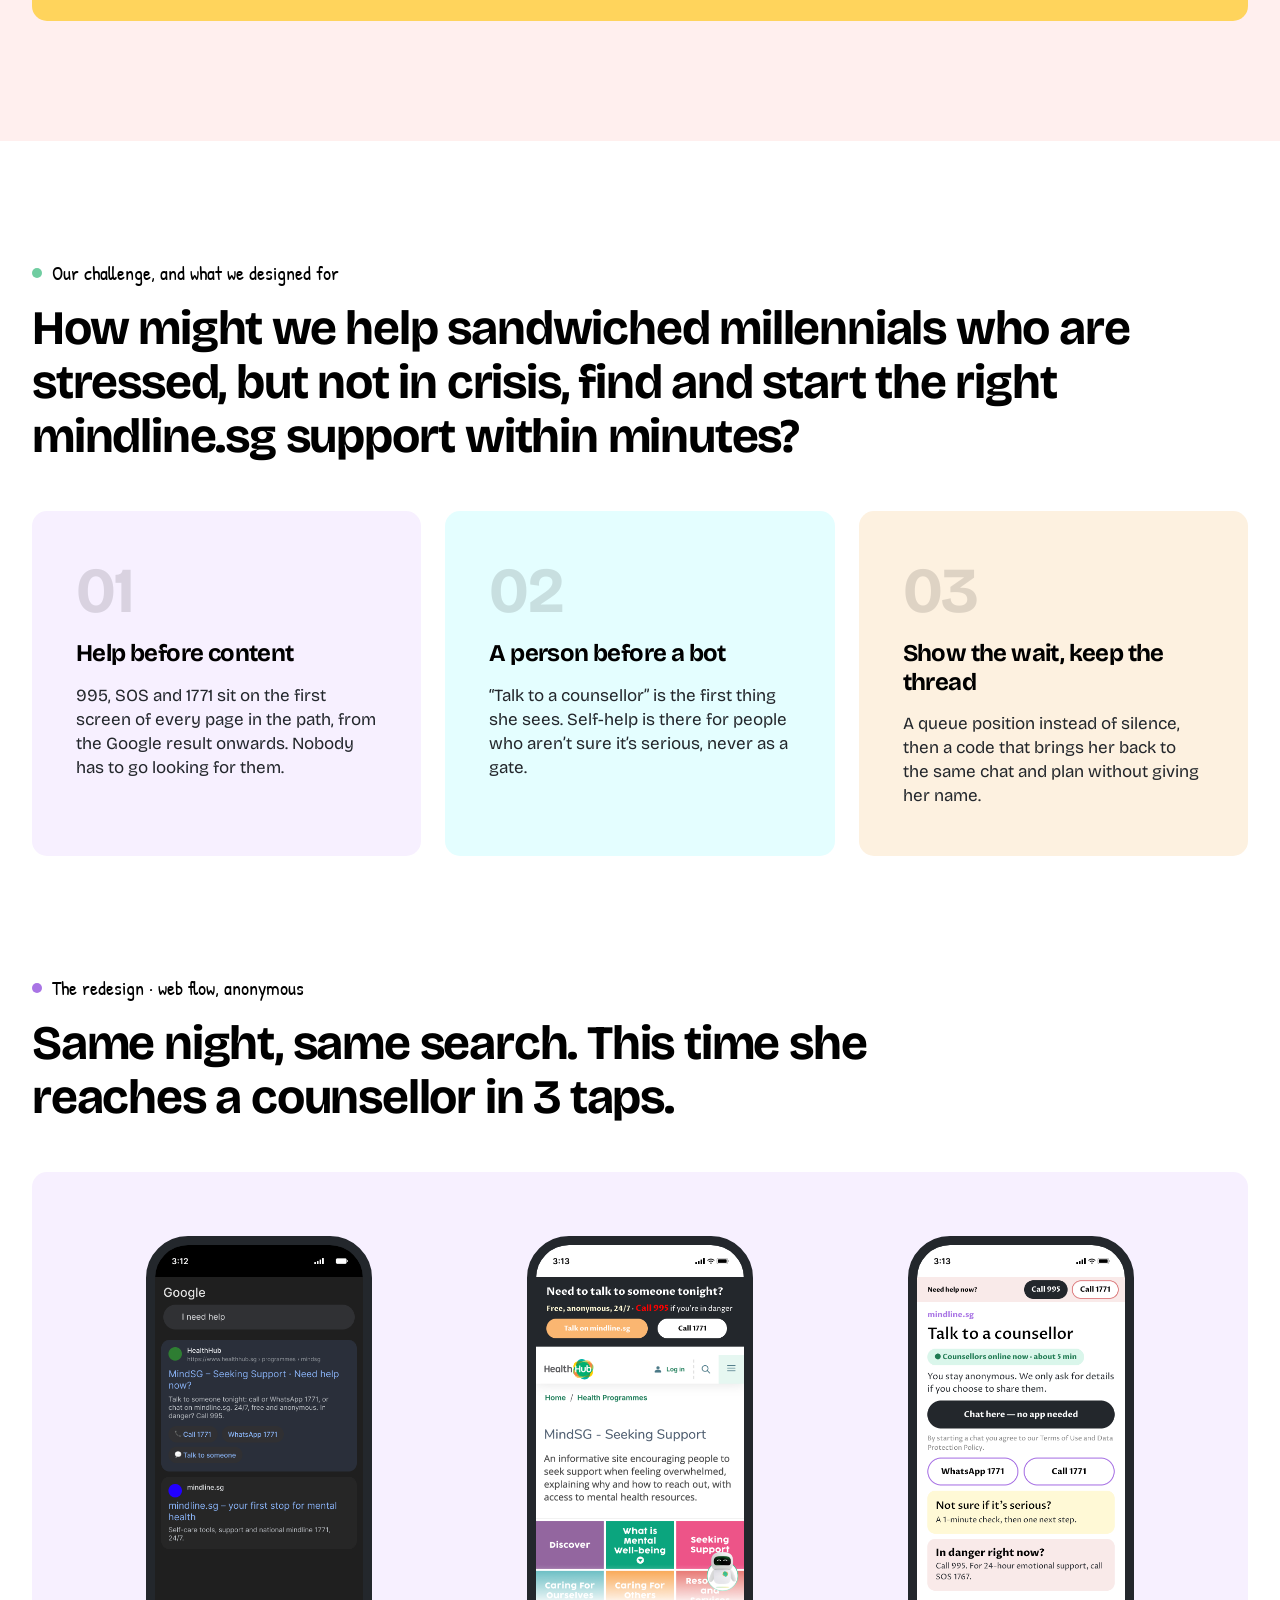
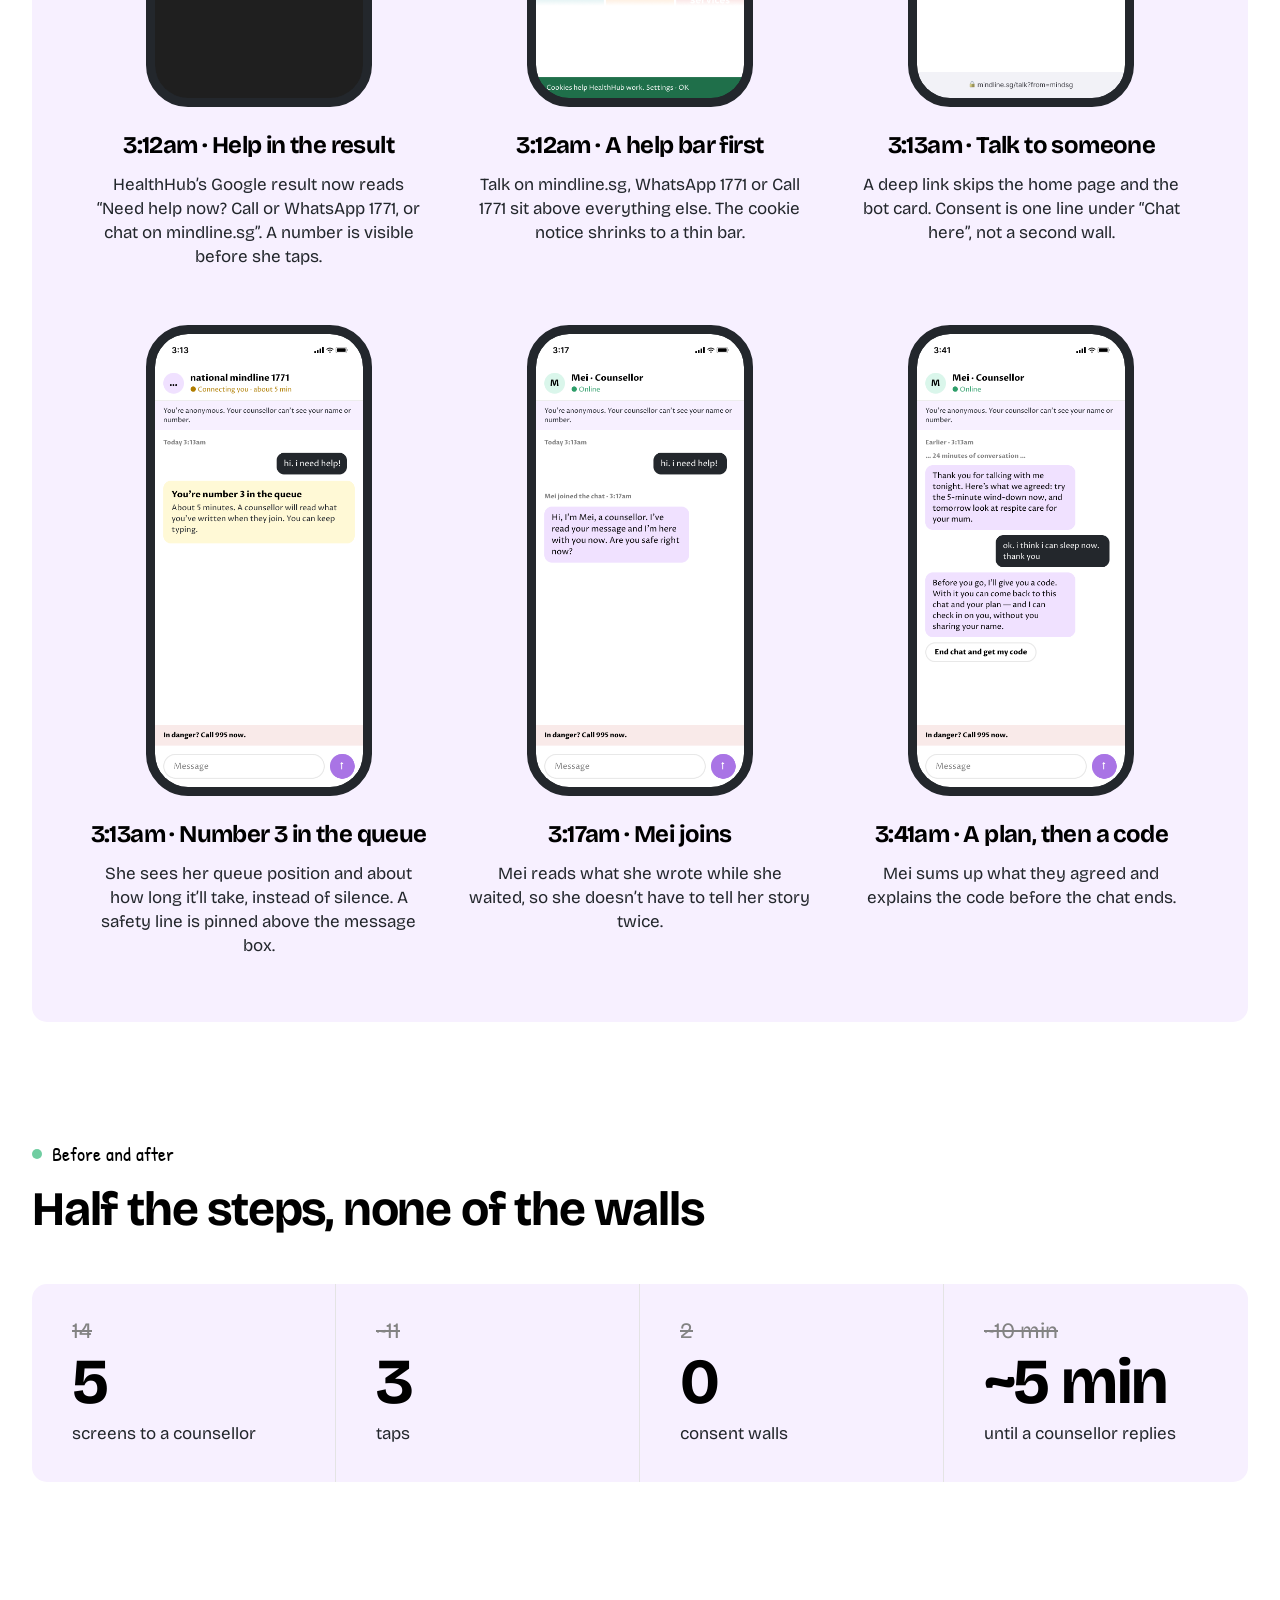
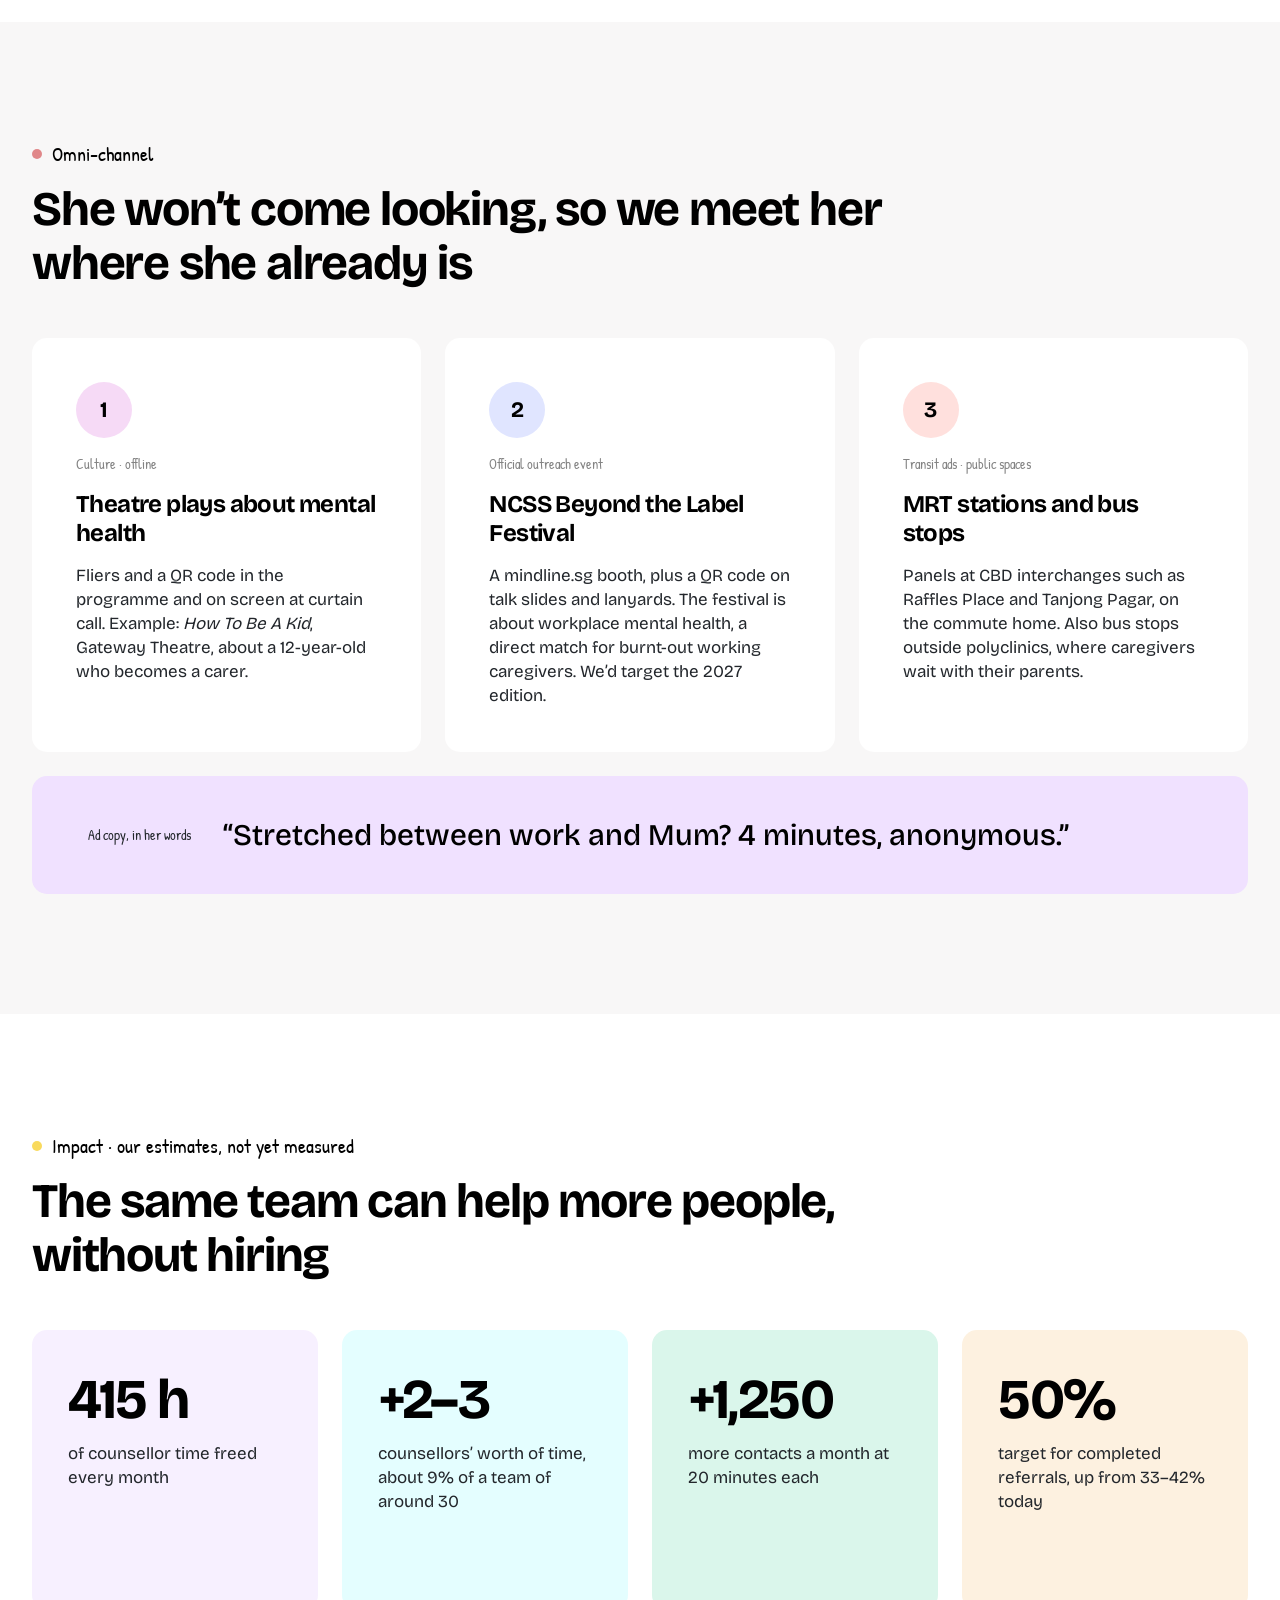
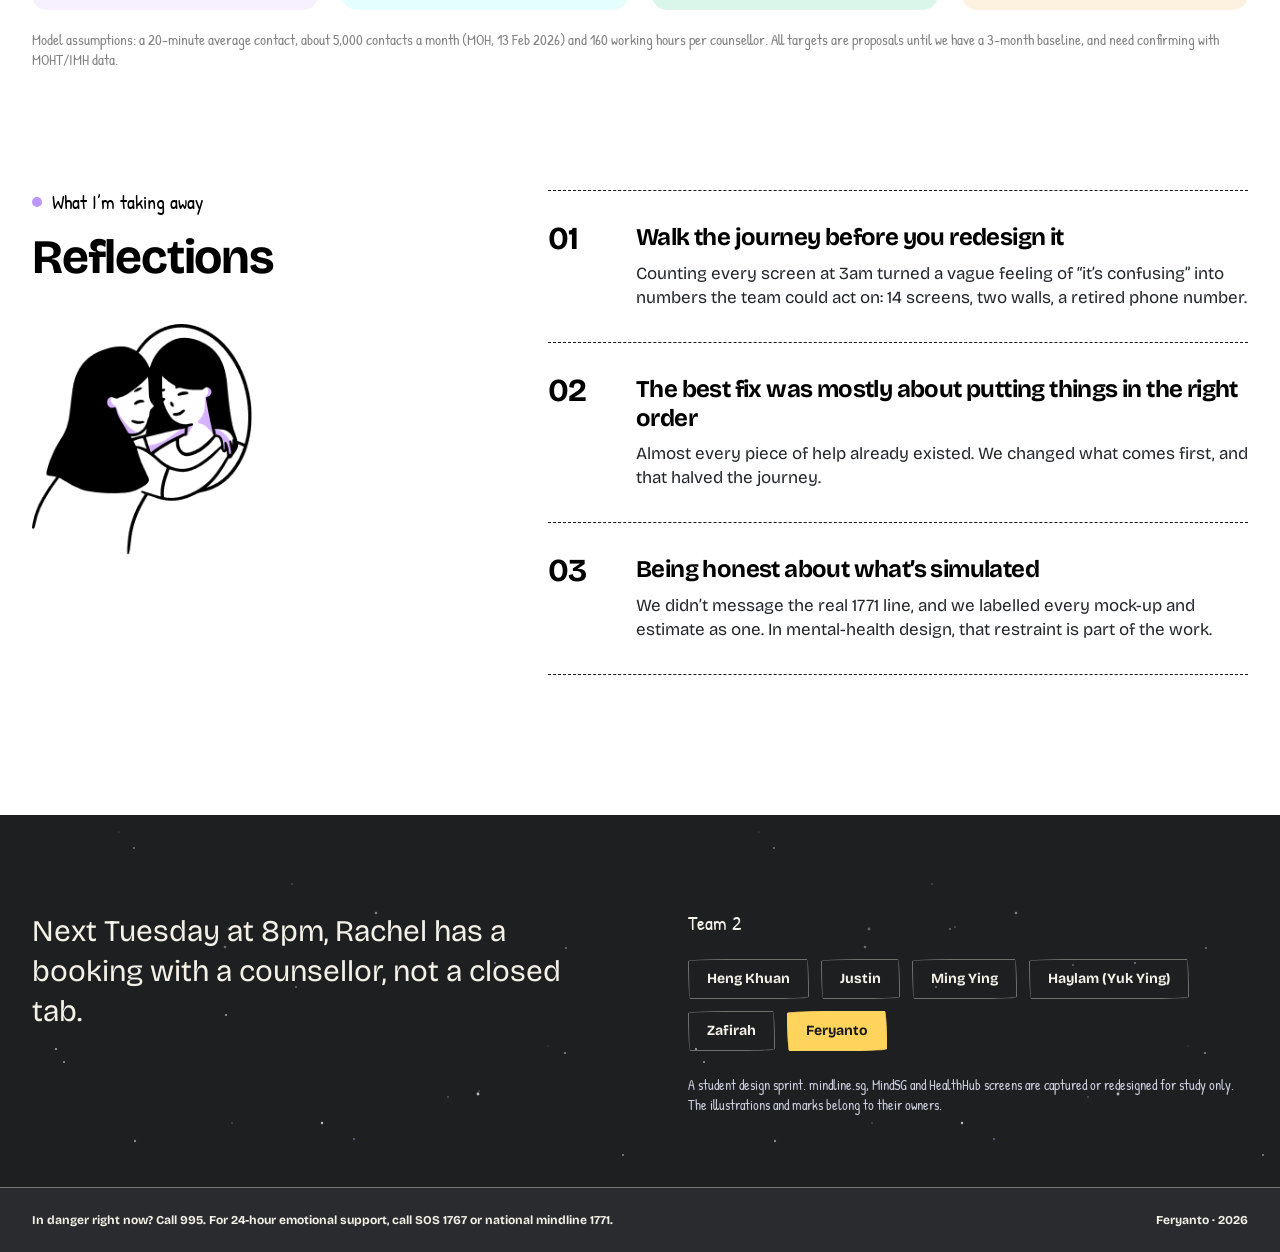
==== commit 14aed01c: "Case study v2 in a slide-up sheet, with the portfolio theme - mindline/ follows the Figma "Portfolio" ====
--- a/mindline/index.html
+++ b/mindline/index.html
@@ -5,28 +5,74 @@
 <meta name="viewport" content="width=device-width, initial-scale=1">
 <title>mindline.sg: from stretched to supported | Feryanto</title>
 <meta name="description" content="A UX case study: redesigning how a burnt-out caregiver reaches a real counsellor on mindline.sg at 3am, from 14 screens and two consent walls to 5 screens and none.">
+<link rel="preconnect" href="https://fonts.googleapis.com">
+<link rel="preconnect" href="https://fonts.gstatic.com" crossorigin>
+<link href="https://fonts.googleapis.com/css2?family=Bricolage+Grotesque:opsz,wght@12..96,400;12..96,500;12..96,700;12..96,800&family=Patrick+Hand&display=swap" rel="stylesheet">
+<script>
+  // Inside the portfolio's sheet: hide this page's nav (the sheet has its own bar) and let Esc close the sheet.
+  if (window.top !== window) {
+    document.documentElement.classList.add("in-sheet");
+    addEventListener("keydown", (e) => { if (e.key === "Escape") parent.postMessage("sheet:close", location.origin); });
+    // Hold the hero back until the sheet starts sliding up, then let it rise in (see .pre-reveal).
+    if (!matchMedia("(prefers-reduced-motion: reduce)").matches) {
+      document.documentElement.classList.add("pre-reveal");
+      const reveal = () => document.documentElement.classList.remove("pre-reveal");
+      addEventListener("message", (e) => { if (e.origin === location.origin && e.data === "sheet:reveal") reveal(); });
+      setTimeout(reveal, 3000); // never leave it hidden if the message is missed
+    }
+  }
+  try { if (localStorage.getItem("feryanto-theme") === "light") document.documentElement.dataset.theme = "light"; } catch (e) {}
+  // The journey video autoplays, except for visitors who ask for reduced motion.
+  if (matchMedia("(prefers-reduced-motion: reduce)").matches) addEventListener("DOMContentLoaded", () => document.querySelectorAll("video[autoplay]").forEach((v) => { v.autoplay = false; v.pause(); }));
+</script>
 <style>
-@font-face{font-family:"Proza Libre";font-weight:400;src:url(fonts/proza-400.woff2) format("woff2")}
-@font-face{font-family:"Proza Libre";font-weight:500;src:url(fonts/proza-500.woff2) format("woff2")}
-@font-face{font-family:"Proza Libre";font-weight:700;src:url(fonts/proza-700.woff2) format("woff2")}
+:root {
+  --night: #1E1F21;
+  --night-2: #2A2B2E;
+  --ink: #18181A;
+  --chalk: #F4F1E8;
+  --mute: #ADABA2;
+  --star: #FFD45C;
+  --body: #CDD0E0; /* paragraph text */
+  --accent: var(--star); /* accent for lines and text; darker in bright mode for contrast */
+  --line: rgba(244, 241, 232, .38);
+  --wobble: 255px 15px 225px 15px / 15px 225px 15px 255px;
+  --wobble-2: 15px 225px 15px 255px / 255px 15px 225px 15px;
+  --display: "Bricolage Grotesque", system-ui, sans-serif;
+  --hand: "Patrick Hand", "Comic Sans MS", cursive;
+  --gutter: max(16px, 6vw);
+  --ease: cubic-bezier(.16, 1, .3, 1);
+  color-scheme: dark;
+}
+/* Bright mode, toggled by the bright star in the hero. */
+:root[data-theme="light"] {
+  --night: #F3EFE6;
+  --night-2: #E6E0D2;
+  --chalk: #1E1F21;
+  --mute: #5C5A52;
+  --line: rgba(30, 31, 33, .32);
+  --accent: #9A6700;
+  --body: #3A3B3F;
+  color-scheme: light;
+}
 *{box-sizing:border-box;margin:0;padding:0}
-body{width:1440px;background:#fff;color:#000;font:400 17px/24px "Proza Libre",Georgia,serif}
+body{width:1440px;background:#fff;color:#000;font:400 17px/24px var(--display)}
 .page{width:1440px;background:#fff}
 .wrap{width:1312px;margin:0 auto}
 p{color:#23272C}
 .muted{color:#838383}
-.eyebrow{display:flex;align-items:center;gap:10px;font:700 15px/20px "Proza Libre";color:#000}
+.eyebrow{display:flex;align-items:center;gap:10px;font:700 15px/20px var(--display);color:#000}
 .dot{width:10px;height:10px;border-radius:50%;flex:none}
-.sec-title{font:500 48px/54px "Proza Libre";color:#000}
-.h2{font:500 32px/38.4px "Proza Libre"}
-.h3{font:500 24px/28.8px "Proza Libre"}
-.quote{font:400 20px/28px "Proza Libre"}
-.small{font:400 14px/20px "Proza Libre"}
+.sec-title{font:500 48px/54px var(--display);color:#000}
+.h2{font:500 32px/38.4px var(--display)}
+.h3{font:500 24px/28.8px var(--display)}
+.quote{font:400 20px/28px var(--display)}
+.small{font:400 14px/20px var(--display)}
 .card{border-radius:15px}
-.pill{white-space:nowrap;display:inline-flex;align-items:center;justify-content:center;height:54px;padding:0 28px;border-radius:999px;font:700 14px/1 "Proza Libre"}
+.pill{white-space:nowrap;display:inline-flex;align-items:center;justify-content:center;height:54px;padding:0 28px;border-radius:999px;font:700 14px/1 var(--display)}
 .pill.ink{background:#23272C;color:#fff}
 .pill.help{background:#fff;color:#23272C;border:2px solid #A974E5}
-.chip{display:inline-flex;align-items:center;height:40px;padding:0 18px;border-radius:999px;border:3px solid #E8E8E8;font:700 14px/1 "Proza Libre";color:#23272C;background:#fff}
+.chip{display:inline-flex;align-items:center;height:40px;padding:0 18px;border-radius:999px;border:3px solid #E8E8E8;font:700 14px/1 var(--display);color:#23272C;background:#fff}
 .chip.sel{background:#23272C;border-color:#23272C;color:#fff}
 /* phone */
 .phone{border:9px solid #23272C;border-radius:42px;overflow:hidden;background:#23272C;flex:none}
@@ -34,36 +80,36 @@
 .phone img{display:block;width:100%}
 .thumb{border-radius:12px;overflow:hidden;border:2px solid #E8E8E8;background:#fff}
 .thumb img{display:block;width:100%}
-.tag{display:inline-flex;align-items:center;height:28px;padding:0 12px;border-radius:999px;font:700 12px/1 "Proza Libre"}
+.tag{display:inline-flex;align-items:center;height:28px;padding:0 12px;border-radius:999px;font:700 12px/1 var(--display)}
 
 /* NAV */
 .nav{height:80px;background:#fff;box-shadow:0 2px 4px 0 rgba(0,0,0,.15)}
 .nav .wrap{height:80px;display:flex;align-items:center;justify-content:space-between}
-.brand{display:flex;align-items:center;gap:12px;font:700 15px/1 "Proza Libre"}
+.brand{display:flex;align-items:center;gap:12px;font:700 15px/1 var(--display)}
 .brand img{width:36px;height:36px}
-.links{display:flex;align-items:center;gap:36px;font:700 15px/1 "Proza Libre"}
+.links{display:flex;align-items:center;gap:36px;font:700 15px/1 var(--display)}
 .links .on{padding:10px 18px;border-radius:999px;background:#F0E1FF}
 
 /* HERO */
 .hero{background:linear-gradient(239.89deg,#F9EAE9 13.06%,#FEFAF1 54.4%,#FFFDF2 67.56%,#EFFEFF 93.45%);padding:96px 0 0}
 .hero .wrap{display:flex;gap:56px;align-items:flex-end}
 .hero-l{width:700px;padding-bottom:96px}
-.hero h1{font:500 76px/80px "Proza Libre";margin:28px 0 28px}
-.hero .lede{font:400 22px/32px "Proza Libre";color:#23272C;width:620px}
+.hero h1{font:500 76px/80px var(--display);margin:28px 0 28px}
+.hero .lede{font:400 22px/32px var(--display);color:#23272C;width:620px}
 .meta{display:grid;grid-template-columns:repeat(4,1fr);gap:24px;margin-top:56px;padding-top:28px;border-top:2px solid #000}
-.meta b{display:block;font:700 14px/20px "Proza Libre";margin-bottom:6px}
-.meta span{font:400 15px/22px "Proza Libre";color:#23272C}
+.meta b{display:block;font:700 14px/20px var(--display);margin-bottom:6px}
+.meta span{font:400 15px/22px var(--display);color:#23272C}
 .hero-r{position:relative;width:556px;height:700px}
 .hero-r .phone{position:absolute;left:40px;top:30px;width:300px}
 .hero-r .ill{position:absolute;right:0;bottom:60px;width:230px}
 .clock{position:absolute;right:10px;top:90px;background:#fff;border-radius:15px;padding:18px 22px;width:180px}
-.clock .t{font:500 40px/44px "Proza Libre"}
+.clock .t{font:500 40px/44px var(--display)}
 
 /* INTRO */
 .intro{padding:120px 0 40px}
 .intro .wrap{display:grid;grid-template-columns:320px 1fr;gap:96px;align-items:start}
 .intro .eyebrow{margin-top:14px}
-.intro .big{font:500 36px/46px "Proza Libre"}
+.intro .big{font:500 36px/46px var(--display)}
 .intro .big em{font-style:normal;color:#A974E5}
 .intro p.body{margin-top:28px;width:760px}
 
@@ -72,8 +118,8 @@
 .stories{display:grid;grid-template-columns:1fr 1fr;gap:24px;margin-top:48px}
 .story{padding:48px 56px;min-height:420px;display:flex;flex-direction:column;gap:20px}
 .story .row{display:flex;gap:32px;margin-top:auto}
-.story .n{font:500 44px/48px "Proza Libre"}
-.src{font:400 12px/18px "Proza Libre";color:#838383}
+.story .n{font:500 44px/48px var(--display)}
+.src{font:400 12px/18px var(--display);color:#838383}
 
 /* RACHEL */
 .rachel{padding:0 0 120px}
@@ -85,16 +131,16 @@
 .persona li:before{content:"";width:8px;height:8px;border-radius:50%;background:#F3A25F;margin-top:8px;flex:none}
 .stats{display:grid;grid-template-columns:1fr 1fr;gap:24px}
 .stat{padding:40px 44px;display:flex;flex-direction:column;gap:10px;min-height:250px}
-.stat .n{font:500 60px/64px "Proza Libre"}
+.stat .n{font:500 60px/64px var(--display)}
 .drop{grid-column:span 2;background:#E9ECFB;padding:40px 44px;display:flex;align-items:center;gap:48px}
-.drop .nums{display:flex;align-items:center;gap:16px;font:500 52px/56px "Proza Libre";flex:none;white-space:nowrap}
+.drop .nums{display:flex;align-items:center;gap:16px;font:500 52px/56px var(--display);flex:none;white-space:nowrap}
 .drop > div:last-child{flex:1}
-.drop .arrow{font:400 40px/1 "Proza Libre";color:#637DF9}
+.drop .arrow{font:400 40px/1 var(--display);color:#637DF9}
 
 /* HMW */
 .hmw{padding:0 0 140px}
 .hmw .box{background:linear-gradient(262deg,#FFF9D6 0%,#F9EAE9 97.77%);border-radius:15px;padding:72px 80px;display:flex;align-items:center;gap:64px}
-.hmw .q{font:500 40px/50px "Proza Libre"}
+.hmw .q{font:500 40px/50px var(--display)}
 .hmw img{width:220px}
 
 /* BEFORE */
@@ -105,16 +151,16 @@
 .film{display:grid;grid-template-columns:repeat(14,1fr);gap:8px;margin-top:56px}
 .film .f{display:flex;flex-direction:column;gap:8px}
 .film .f .thumb{border:2px solid #34373D;height:190px}
-.film .f span{font:700 12px/1 "Proza Libre";color:#8D9099}
+.film .f span{font:700 12px/1 var(--display);color:#8D9099}
 .film .f.hot .thumb{border-color:#E08789}
 .film .f.hot span{color:#E08789}
 .bnums{display:grid;grid-template-columns:repeat(4,1fr);gap:24px;margin-top:56px}
 .bn{border-top:2px solid #34373D;padding-top:20px}
-.bn .n{font:500 56px/60px "Proza Libre";color:#fff}
+.bn .n{font:500 56px/60px var(--display);color:#fff}
 .moments{display:grid;grid-template-columns:repeat(3,1fr);gap:24px;margin-top:96px}
 .moment{display:flex;flex-direction:column;gap:20px}
 .moment .phone{width:300px;border-color:#34373D;background:#34373D}
-.moment .time{font:700 14px/1 "Proza Libre";color:#E08789}
+.moment .time{font:700 14px/1 var(--display);color:#E08789}
 .moment .h3{color:#fff}
 .longscroll{margin-top:24px;background:#25282D;border-radius:15px;padding:48px 56px;display:grid;grid-template-columns:1fr 520px;gap:56px;align-items:center}
 .strip{height:360px;overflow:hidden;border-radius:12px;position:relative;display:flex;gap:12px}
@@ -126,7 +172,7 @@
 .principles{padding:120px 0 120px}
 .pgrid{display:grid;grid-template-columns:repeat(3,1fr);gap:24px;margin-top:48px}
 .pr{padding:48px 44px;min-height:320px;display:flex;flex-direction:column;gap:16px}
-.pr .k{font:500 64px/1 "Proza Libre";color:rgba(0,0,0,.12)}
+.pr .k{font:500 64px/1 var(--display);color:rgba(0,0,0,.12)}
 
 /* REDESIGN */
 .redesign{padding:0 0 120px}
@@ -139,7 +185,7 @@
 .feature ul{list-style:none;display:flex;flex-direction:column;gap:14px}
 .feature li{display:flex;gap:14px;color:#23272C}
 .feature li:before{content:"";width:8px;height:8px;border-radius:50%;background:#A974E5;margin-top:8px;flex:none}
-.step{font:700 14px/1 "Proza Libre";color:#A974E5}
+.step{font:700 14px/1 var(--display);color:#A974E5}
 .trio{margin-top:96px;background:#F7F0FF;border-radius:15px;padding:64px 56px}
 .trio .row{display:grid;grid-template-columns:repeat(3,1fr);gap:24px;margin-top:40px}
 .trio .col{display:flex;flex-direction:column;gap:18px;align-items:flex-start}
@@ -166,26 +212,26 @@
 .ctable{margin-top:48px;border-radius:15px;overflow:hidden;display:grid;grid-template-columns:1fr 1fr 1fr 1fr}
 .cell{padding:36px 40px;display:flex;flex-direction:column;gap:6px;border-right:1px solid #E4E4E4}
 .cell:last-child{border-right:none}
-.cell .was{font:400 22px/1 "Proza Libre";color:#838383;text-decoration:line-through}
-.cell .now{font:500 64px/68px "Proza Libre"}
+.cell .was{font:400 22px/1 var(--display);color:#838383;text-decoration:line-through}
+.cell .now{font:500 64px/68px var(--display)}
 
 /* CHANNELS */
 .channels{padding:120px 0 120px;background:#F8F7F7}
 .cgrid{display:grid;grid-template-columns:repeat(3,1fr);gap:24px;margin-top:48px}
 .ch{background:#fff;border-radius:15px;padding:44px;display:flex;flex-direction:column;gap:16px;min-height:380px}
-.ch .ico{width:56px;height:56px;border-radius:50%;display:flex;align-items:center;justify-content:center;font:700 22px/1 "Proza Libre"}
+.ch .ico{width:56px;height:56px;border-radius:50%;display:flex;align-items:center;justify-content:center;font:700 22px/1 var(--display)}
 .path{margin-top:24px;background:#fff;border-radius:15px;padding:36px 44px;display:flex;align-items:center;gap:20px}
 .path .s{flex:1;display:flex;flex-direction:column;gap:6px}
-.path .s b{font:700 14px/1 "Proza Libre";color:#A974E5}
-.path .ar{font:400 28px/1 "Proza Libre";color:#838383}
+.path .s b{font:700 14px/1 var(--display);color:#A974E5}
+.path .ar{font:400 28px/1 var(--display);color:#838383}
 .adcopy{margin-top:24px;display:flex;align-items:center;gap:32px;background:#23272C;border-radius:15px;padding:40px 56px;color:#fff}
-.adcopy .quote{font:500 30px/38px "Proza Libre";color:#fff}
+.adcopy .quote{font:500 30px/38px var(--display);color:#fff}
 
 /* IMPACT */
 .impact{padding:120px 0}
 .igrid{display:grid;grid-template-columns:repeat(4,1fr);gap:24px;margin-top:48px}
 .im{border-radius:15px;padding:40px 36px;min-height:280px;display:flex;flex-direction:column;gap:12px}
-.im .n{font:500 56px/60px "Proza Libre"}
+.im .n{font:500 56px/60px var(--display)}
 .measure{margin-top:24px;display:grid;grid-template-columns:1fr 1fr;gap:24px}
 .measure .card{padding:44px;border:3px solid #E8E8E8;display:flex;flex-direction:column;gap:14px}
 
@@ -194,7 +240,7 @@
 .reflect .wrap{display:grid;grid-template-columns:420px 1fr;gap:96px}
 .lessons{display:flex;flex-direction:column}
 .lesson{display:grid;grid-template-columns:64px 1fr;gap:24px;padding:32px 0;border-top:2px solid #000}
-.lesson .k{font:500 32px/1 "Proza Libre"}
+.lesson .k{font:500 32px/1 var(--display)}
 .next{margin-top:48px;background:#DAF6EB;border-radius:15px;padding:44px 56px;display:flex;justify-content:space-between;align-items:center;gap:40px}
 
 /* FOOTER */
@@ -202,7 +248,7 @@
 .foot .top{display:grid;grid-template-columns:1fr 1fr;gap:96px;padding-bottom:72px}
 .team{display:flex;flex-wrap:wrap;gap:12px;margin-top:24px}
 .crisis{background:#F9EAE9;border-top:1px solid rgba(0,0,0,.08)}
-.crisis .wrap{height:64px;display:flex;align-items:center;justify-content:space-between;font:700 12px/20px "Proza Libre"}
+.crisis .wrap{height:64px;display:flex;align-items:center;justify-content:space-between;font:700 12px/20px var(--display)}
 
 /* ---- web: no black surfaces (Figma pass 2), then responsive ---- */
 html{scroll-behavior:smooth}
@@ -229,7 +275,55 @@
 .path{align-items:flex-start}
 .journey{display:block;width:100%;aspect-ratio:16/9;margin-top:56px;border-radius:15px;background:#F9EAE9}
 .hero-l,.hero .lede,.intro p.body,.feature .stage .phone,.phone{max-width:100%}
+.flow{margin-top:48px;background:#F7F0FF;border-radius:15px;padding:64px 56px;display:grid;grid-template-columns:repeat(3,1fr);gap:56px 40px}
+.flow .col{display:flex;flex-direction:column;align-items:center;gap:14px;text-align:center}
+.flow .phone{width:226px}
+.flow .h3{margin-top:10px}
+.rachel{padding-top:96px}
 @media (prefers-reduced-motion:reduce){html{scroll-behavior:auto}}
+
+/* ---- portfolio theme: night + stars, Bricolage, Patrick Hand labels, star accent ---- */
+body{font-family:var(--display);-webkit-font-smoothing:antialiased}
+.hero h1,.sec-title,.h2,.h3,.stat .n,.bn .n,.im .n,.cell .now,.pr .k,.lesson .k,.story .n{font-family:var(--display);font-weight:700;letter-spacing:-.025em}
+.hero h1{font-weight:800;letter-spacing:-.035em}
+.eyebrow,.step,.src,.meta b,.small.muted,.clock .small,.adcopy .small,.foot .eyebrow,.flow .h3 + p + .src{font-family:var(--hand);font-weight:400;letter-spacing:0}
+.eyebrow{font-size:20px;line-height:24px}
+.step{font-size:18px}
+.src{font-size:15px;line-height:20px}
+.meta b{font-size:18px}
+::selection{background:var(--star);color:var(--ink)}
+:focus-visible{outline:3px dashed var(--accent);outline-offset:4px}
+.nav{background:var(--night);color:var(--chalk);box-shadow:none;border-bottom:1px solid var(--line)}
+.brand{font:800 20px/1 var(--display);letter-spacing:-.02em}
+.brand img{display:none}
+.links a{font-weight:500}
+.links a:hover,.brand:hover{text-decoration:underline wavy var(--accent) 1.5px;text-underline-offset:6px}
+.in-sheet .nav{display:none}
+.in-sheet [id]{scroll-margin-top:0}
+/* reveal inside the sheet: hero rises in, staggered, once the sheet starts sliding (same curve as the reference) */
+.in-sheet .hero-l > *,.in-sheet .hero-r > *{transition:opacity .8s cubic-bezier(.22,1,.36,1),transform .9s cubic-bezier(.22,1,.36,1)}
+.in-sheet .hero-l > :nth-child(2){transition-delay:.06s}
+.in-sheet .hero-l > :nth-child(3){transition-delay:.12s}
+.in-sheet .hero-l > :nth-child(4){transition-delay:.18s}
+.in-sheet .hero-r > .phone{transition-delay:.14s}
+.in-sheet .hero-r > .clock{transition-delay:.26s}
+.in-sheet .hero-r > .ill{transition-delay:.34s}
+.pre-reveal .hero-l > *{opacity:0;transform:translateY(28px)}
+.pre-reveal .hero-r > .phone{opacity:0;transform:translateY(80px) rotate(-7deg)}
+.pre-reveal .hero-r > .clock{opacity:0;transform:translateY(40px) rotate(6deg)}
+.pre-reveal .hero-r > .ill{opacity:0;transform:translateX(30px)}
+/* hero keeps its Figma colours (gradient, ink text); only the footer goes night */
+.foot{background:url("data:image/svg+xml,<svg xmlns='http://www.w3.org/2000/svg' width='640' height='640'><circle cx='153' cy='585' r='1.1' fill='%23C9B6FF' opacity='0.71'/><circle cx='548' cy='231' r='0.5' fill='%23fff' opacity='0.28'/><circle cx='623' cy='340' r='0.9' fill='%23fff' opacity='0.52'/><circle cx='498' cy='499' r='0.9' fill='%23fff' opacity='0.49'/><circle cx='232' cy='308' r='0.6' fill='%23fff' opacity='0.62'/><circle cx='229' cy='114' r='1.4' fill='%23fff' opacity='0.31'/><circle cx='292' cy='69' r='0.6' fill='%23fff' opacity='0.56'/><circle cx='54' cy='388' r='1.3' fill='%23fff' opacity='0.38'/><circle cx='226' cy='200' r='1.0' fill='%23fff' opacity='0.61'/><circle cx='101' cy='559' r='1.1' fill='%23fff' opacity='0.44'/><circle cx='310' cy='114' r='0.7' fill='%23fff' opacity='0.71'/><circle cx='315' cy='112' r='0.9' fill='%23C9B6FF' opacity='0.34'/><circle cx='443' cy='486' r='0.6' fill='%23fff' opacity='0.52'/><circle cx='565' cy='238' r='0.9' fill='%23fff' opacity='0.57'/><circle cx='322' cy='308' r='1.2' fill='%23fff' opacity='0.73'/><circle cx='566' cy='133' r='0.7' fill='%23fff' opacity='0.72'/><circle cx='134' cy='33' r='0.8' fill='%23fff' opacity='0.66'/><circle cx='135' cy='326' r='1.2' fill='%23fff' opacity='0.46'/><circle cx='225' cy='132' r='1.3' fill='%23fff' opacity='0.35'/><circle cx='448' cy='282' r='0.7' fill='%23fff' opacity='0.51'/><circle cx='64' cy='247' r='0.9' fill='%23fff' opacity='0.63'/><circle cx='495' cy='148' r='1.1' fill='%23C9B6FF' opacity='0.54'/><circle cx='475' cy='527' r='1.0' fill='%23C9B6FF' opacity='0.68'/><circle cx='478' cy='279' r='1.4' fill='%23fff' opacity='0.71'/><circle cx='180' cy='543' r='1.2' fill='%23fff' opacity='0.74'/><circle cx='19' cy='566' r='0.7' fill='%23fff' opacity='0.74'/><circle cx='592' cy='534' r='1.1' fill='%23fff' opacity='0.53'/><circle cx='119' cy='17' r='0.5' fill='%23fff' opacity='0.32'/><circle cx='56' cy='234' r='0.9' fill='%23fff' opacity='0.75'/><circle cx='354' cy='324' r='0.9' fill='%23C9B6FF' opacity='0.52'/><circle cx='433' cy='150' r='0.9' fill='%23fff' opacity='0.34'/><circle cx='479' cy='276' r='0.6' fill='%23C9B6FF' opacity='0.71'/><circle cx='376' cy='98' r='1.3' fill='%23fff' opacity='0.44'/><circle cx='296' cy='172' r='0.8' fill='%23fff' opacity='0.59'/></svg>") 0 0 / 640px 640px,var(--night);color:var(--chalk)}
+.foot .quote,.foot .eyebrow{color:var(--chalk)!important}
+.foot .small.muted{color:var(--body)}
+.clock{color:var(--ink);border-radius:var(--wobble)}
+.foot .chip{background:transparent;border:1.5px solid var(--line);color:var(--chalk);border-radius:var(--wobble)}
+.foot .chip.sel{background:var(--star);border-color:var(--star);color:var(--ink)}
+.crisis{background:var(--night-2);color:var(--chalk);border-top:1px solid var(--line)}
+.chip{border-radius:var(--wobble)}
+.shortcut{background:var(--star)}
+.lesson{border-top:1.5px dashed var(--ink)}
+.lesson[style]{border-bottom:1.5px dashed var(--ink)!important}
 
 @media (max-width:1200px){
   .hero .wrap{flex-direction:column;align-items:stretch}
@@ -246,6 +340,7 @@
   .care .row{grid-template-columns:repeat(3,1fr)}
   .igrid,.bnums,.ctable{grid-template-columns:1fr 1fr}
   .pair{grid-template-columns:1fr}
+  .flow{grid-template-columns:1fr 1fr;padding:48px 32px}
   .cell:nth-child(2){border-right:none}
   .cell:nth-child(-n+2){border-bottom:1px solid #E4E4E4}
   .film{grid-template-columns:repeat(7,1fr)}
@@ -284,6 +379,9 @@
   .film{grid-template-columns:repeat(14,96px);overflow-x:auto;padding-bottom:8px}
   .feature .stage{height:auto;padding:40px 0}
   .feature .stage .phone{width:260px}
+  .flow{grid-template-columns:1fr;padding:40px 24px;gap:48px}
+  .rachel{padding-top:56px}
+  .principles .sec-title{font-size:26px;line-height:32px}
   .crisis .wrap{height:auto;padding:14px 20px;flex-direction:column;align-items:flex-start;gap:4px}
 }
 </style>
@@ -317,44 +415,8 @@
   </div>
 </div></div>
 
-<!-- INTRO -->
-<div class="intro"><div class="wrap">
-  <div class="eyebrow"><span class="dot" style="background:#E08789"></span>Why I cared about this one</div>
-  <div>
-    <p class="big">The easiest door to open at 11pm is a chatbot. It always agrees with you, and nobody is accountable. I wanted <em>the safest door</em> to be just as easy to open.</p>
-    <p class="body">Singapore already has a safe front door: mindline.sg and the national 1771 line. The help exists. Our sprint asked why so few stressed people actually reach it, and what it would take for them to reach a person within minutes.</p>
-  </div>
-</div></div>
-
-<!-- STAKES -->
-<div class="stakes" id="problem"><div class="wrap">
-  <div class="eyebrow"><span class="dot" style="background:#62B4DC"></span>The stakes</div>
-  <h2 class="sec-title" style="margin-top:16px;max-width:900px">When a chatbot plays doctor</h2>
-  <div class="stories">
-    <div class="story card" style="background:#F9EAE9">
-      <div class="small muted">In the US · as alleged in a lawsuit</div>
-      <div class="h3">A 31-year-old engineer with epilepsy tapered off her medication on a chatbot’s plan. Her parents are now suing.</div>
-      <p>She raised her concerns 158 times, and each time the bot reassured her.</p>
-      <div class="row">
-        <div><div class="n">1,500+</div><div class="small">messages a week</div></div>
-        <div><div class="n">158</div><div class="small">concerns she raised</div></div>
-        <div><div class="n">0 mg</div><div class="small">the taper it drafted</div></div>
-      </div>
-    </div>
-    <div class="story card" style="background:#E4FEFF">
-      <div class="small muted">Closer to home · Singapore</div>
-      <div class="h3">IMH is seeing patients tipped into delusions by heavy chatbot use.</div>
-      <p>Bots echo what users say, which can deepen anxious or distorted thinking. Doctors say a chatbot cannot replace human connection.</p>
-      <div class="row">
-        <div><div class="n">5</div><div class="small">patients one IMH psychosis specialist now sees whose mental health worsened with AI use</div></div>
-      </div>
-      <div class="src">Sources: Mothership, Oct 2026 · CNA, Mar 2026. The US case is an allegation in an ongoing lawsuit.</div>
-    </div>
-  </div>
-</div></div>
-
 <!-- RACHEL -->
-<div class="rachel"><div class="wrap">
+<div class="rachel" id="problem"><div class="wrap">
   <div class="persona card">
     <img class="ill" src="img/need-caregiving.png" alt="">
     <div class="small muted">Illustrative persona</div>
@@ -372,44 +434,15 @@
     <div class="stat card" style="background:#FFEFEE"><div class="n">66%</div><p>of working parents report burnout, vs 45% of all workers</p><div class="src">Jobstreet 2025</div></div>
     <div class="stat card" style="background:#DAF6EB"><div class="n">1 in 2</div><p>caregivers say they are “burdened” or “barely coping”</p><div class="src">NCSS</div></div>
     <div class="stat card" style="background:#FFF9D6"><div class="n">+50%</div><p>rise in suicide deaths among 30–39s in 2024, the only age group to rise</p><div class="src">SOS / ICA, 2026</div></div>
-    <div class="drop card">
-      <div class="nums">70.9% <span class="arrow">→</span> 59.6%</div>
-      <div><div class="h3">They still want help, but less of it from professionals</div><p style="margin-top:8px">Share of 30–39s who would see a professional, 2024 to 2025. Turning to friends and family held at 84.5%.</p><div class="src" style="margin-top:8px">MOH National Population Health Survey 2025, Table 8.4</div></div>
-    </div>
-  </div>
-</div></div>
-
-<!-- HMW -->
-<div class="hmw"><div class="wrap"><div class="box">
-  <img src="img/lets-talk.png" alt="">
-  <div>
-    <div class="eyebrow"><span class="dot" style="background:#F3A25F"></span>Our challenge</div>
-    <p class="q" style="margin-top:20px;color:#000">How might we help sandwiched millennials who are stressed, but not in crisis, find and start the right mindline.sg support within minutes?</p>
-  </div>
-</div></div></div>
+  </div>
+</div></div>
 
 <!-- BEFORE -->
 <div class="before" id="test"><div class="wrap">
   <div class="eyebrow"><span class="dot" style="background:#E08789"></span>I tried it myself · emulated iPhone, dark mode</div>
   <h2 class="sec-title" style="margin-top:16px;max-width:1000px">I typed “I need help” into Google and counted every screen until it reaches a counsellor.</h2>
   <p style="margin-top:20px;max-width:820px">I captured the real journey with playwright-cli on 12 Nov 2026. Three steps had to be simulated: Google blocked the automated search, and we chose not to message the real 1771 line so we wouldn’t take up a counsellor’s time.</p>
-  <video class="journey" src="journey.mp4" poster="img/journey-poster.jpg" controls muted playsinline preload="none" aria-label="Video: the 3:12am journey, screen by screen"></video>
-  <div class="film">
-    <div class="f"><div class="thumb"><img src="img/s01.png" alt=""></div><span>S1</span></div>
-    <div class="f"><div class="thumb"><img src="img/s02.png" alt=""></div><span>S2</span></div>
-    <div class="f"><div class="thumb"><img src="img/s03.png" alt=""></div><span>S3</span></div>
-    <div class="f hot"><div class="thumb"><img src="img/s04.png" alt=""></div><span>S4</span></div>
-    <div class="f"><div class="thumb"><img src="img/s05.png" alt=""></div><span>S5</span></div>
-    <div class="f"><div class="thumb"><img src="img/s06.png" alt=""></div><span>S6</span></div>
-    <div class="f"><div class="thumb"><img src="img/s07.png" alt=""></div><span>S7</span></div>
-    <div class="f"><div class="thumb"><img src="img/s08.png" alt=""></div><span>S8</span></div>
-    <div class="f hot"><div class="thumb"><img src="img/s09.png" alt=""></div><span>S9</span></div>
-    <div class="f hot"><div class="thumb"><img src="img/s10.png" alt=""></div><span>S10</span></div>
-    <div class="f"><div class="thumb"><img src="img/s11.png" alt=""></div><span>S11</span></div>
-    <div class="f"><div class="thumb"><img src="img/s12.png" alt=""></div><span>S12</span></div>
-    <div class="f hot"><div class="thumb"><img src="img/s13.png" alt=""></div><span>S13</span></div>
-    <div class="f"><div class="thumb"><img src="img/s14.png" alt=""></div><span>S14</span></div>
-  </div>
+  <video class="journey" src="journey.mp4" poster="img/journey-poster.jpg" autoplay muted loop controls playsinline aria-label="Video: the 3:12am journey, screen by screen"></video>
   <div class="bnums">
     <div class="bn"><div class="n">14</div><p>screens</p></div>
     <div class="bn"><div class="n">~11</div><p>taps</p></div>
@@ -417,48 +450,16 @@
     <div class="bn"><div class="n">~10 min</div><p>3:12am → 3:22am</p></div>
   </div>
 
-  <div class="moments">
-    <div class="moment">
-      <div class="phone"><div class="scr"><img src="img/s04.png" alt=""></div></div>
-      <div class="time">S4 · Lands on MindSG</div>
-      <div class="h3">Six coloured tiles, and none of them says “talk to someone now”</div>
-      <p>The first screen has no phone number. A cookie banner covers the bottom third of the page.</p>
-    </div>
-    <div class="moment">
-      <div class="phone"><div class="scr"><img src="img/s10.png" alt=""></div></div>
-      <div class="time">S10 · mindline.sg home</div>
-      <div class="h3">Two consent walls later, the first offer is a bot</div>
-      <p>The 1771 option is only a small floating chip. Someone who typed “I need help” is pointed to an AI chat first.</p>
-    </div>
-    <div class="moment">
-      <div class="phone"><div class="scr"><img src="img/s13.png" alt=""></div></div>
-      <div class="time">S13 · Sends, and waits</div>
-      <div class="h3">After sending: silence</div>
-      <p>The message is delivered, then nothing. There’s no queue position and no expected wait. This is where I’d expect people to give up.</p>
-    </div>
-  </div>
-
-  <div class="longscroll">
-    <div>
-      <div class="time" style="font:700 14px/1 'Proza Libre';color:#E08789">S5 · Scrolls the whole page</div>
-      <div class="h2" style="color:#fff;margin-top:16px">Six and a half screens of scrolling, and still no number to call</div>
-      <p style="margin-top:16px">She scrolls past articles, stories and partner logos, and never sees a phone number. The only one is hidden in the website’s code, and it’s an old IMH number that stopped working in June 2025.</p>
-    </div>
-    <div class="strip">
-      <img src="img/s05.png" alt=""><img src="img/s05.png" alt="" style="margin-top:-295px"><img src="img/s05.png" alt="" style="margin-top:-590px"><img src="img/s05.png" alt="" style="margin-top:-886px">
-    </div>
-  </div>
-
   <div class="shortcut">
     <div class="h2" style="max-width:420px;flex:none">The shortcut was there all along</div>
-    <p>At S7 she could have tapped 1-771 and been calling in about 7 taps. Nothing on the page makes that the obvious move. That became our brief: we didn’t need to add more help, just make the help that already exists obvious.</p>
+    <p>Seven taps in, she could already have called 1771. Nothing on the page makes that the obvious move. That became our brief: we didn’t need to add more help, just make the help that already exists obvious.</p>
   </div>
 </div></div>
 
 <!-- PRINCIPLES -->
 <div class="principles"><div class="wrap">
-  <div class="eyebrow"><span class="dot" style="background:#70CDA1"></span>What we designed for</div>
-  <h2 class="sec-title" style="margin-top:16px">One door, one next step</h2>
+  <div class="eyebrow"><span class="dot" style="background:#70CDA1"></span>Our challenge, and what we designed for</div>
+  <h2 class="sec-title" style="margin-top:16px;max-max-width:900px">How might we help sandwiched millennials who are stressed, but not in crisis, find and start the right mindline.sg support within minutes?</h2>
   <div class="pgrid">
     <div class="pr card" style="background:#F7F0FF"><div class="k">01</div><div class="h3">Help before content</div><p>995, SOS and 1771 sit on the first screen of every page in the path, from the Google result onwards. Nobody has to go looking for them.</p></div>
     <div class="pr card" style="background:#E4FEFF"><div class="k">02</div><div class="h3">A person before a bot</div><p>“Talk to a counsellor” is the first thing she sees. Self-help is there for people who aren’t sure it’s serious, never as a gate.</p></div>
@@ -471,110 +472,15 @@
   <div class="eyebrow"><span class="dot" style="background:#A974E5"></span>The redesign · web flow, anonymous</div>
   <h2 class="sec-title" style="margin-top:16px;max-width:1000px">Same night, same search. This time she reaches a counsellor in 3 taps.</h2>
 
-  <div class="feature">
-    <div class="stage" style="background:#E9ECFB"><div class="phone"><div class="scr"><img src="img/b1.png" alt=""></div></div></div>
-    <div class="txt">
-      <div class="step">3:12am · Step 1 · Google</div>
-      <div class="h2">The search result tells her how to get help</div>
-      <ul>
-        <li>HealthHub rewrites the MindSG title and description: “Need help now? Call or WhatsApp 1771, or chat on mindline.sg.”</li>
-        <li>A phone number is visible before she taps anything.</li>
-      </ul>
-    </div>
-  </div>
-
-  <div class="feature flip">
-    <div class="txt">
-      <div class="step">3:13am · Step 2 · MindSG</div>
-      <div class="h2">A help bar comes before everything else</div>
-      <ul>
-        <li>A dark bar at the top: Talk on mindline.sg · WhatsApp 1771 · Call 1771.</li>
-        <li>The cookie notice shrinks to a thin bar that never covers help.</li>
-      </ul>
-    </div>
-    <div class="stage" style="background:#FFF9D6"><div class="phone"><div class="scr"><img src="img/b2.png" alt=""></div></div></div>
-  </div>
-
-  <div class="feature">
-    <div class="stage" style="background:#F7F0FF"><div class="phone"><div class="scr"><img src="img/b3.png" alt=""></div></div></div>
-    <div class="txt">
-      <div class="step">3:13am · Step 3 · mindline.sg</div>
-      <div class="h2">mindline.sg opens on “Talk to someone”, in the same tab</div>
-      <ul>
-        <li>A deep link (mindline.sg/talk?from=mindsg) skips the home page and the bot card.</li>
-        <li>Consent is one line under “Chat here”, not a second wall.</li>
-        <li>New: “Not sure if it’s serious?” leads to a 1-minute check that always ends in one next step.</li>
-      </ul>
-      <div style="display:flex;gap:12px;margin-top:8px"><span class="chip sel">0 consent walls</span><span class="chip">same tab</span><span class="chip">anonymous</span></div>
-    </div>
-  </div>
-
-  <div class="trio">
-    <div class="step">3:13am → 3:41am · Steps 4–6 · The chat</div>
-    <div class="h2" style="margin-top:14px;max-width:900px">The wait is shown, and someone she can name joins</div>
-    <div class="row">
-      <div class="col"><div class="phone"><div class="scr"><img src="img/b4.png" alt=""></div></div><div class="h3">You’re number 3 in the queue</div><p>She sees her queue position and about how long it’ll take, instead of silence. A safety line is pinned above the message box.</p></div>
-      <div class="col"><div class="phone"><div class="scr"><img src="img/b5.png" alt=""></div></div><div class="h3">3:17am · Mei joins</div><p>Mei reads what she wrote while she waited, so she doesn’t have to tell her story twice.</p></div>
-      <div class="col"><div class="phone"><div class="scr"><img src="img/b6.png" alt=""></div></div><div class="h3">3:41am · A plan, then a code</div><p>Mei sums up what they agreed and explains the code before the chat ends.</p></div>
-    </div>
-  </div>
-
-  <div class="pair">
-    <div class="card" style="background:#DAF6EB">
-      <div class="phone"><div class="scr"><img src="img/b7.png" alt=""></div></div>
-      <div class="txt"><div class="step" style="color:#23272C">Step 7</div><div class="h3">Her plan stays after the chat</div><p>Tonight, tomorrow, this week. “Did this chat help?” takes one tap, and check-ins are opt-in through the code, not a phone number.</p></div>
-    </div>
-    <div class="card" style="background:#FFF9D6">
-      <div class="phone"><div class="scr"><img src="img/b8.png" alt=""></div></div>
-      <div class="txt"><div class="step" style="color:#23272C">Step 8</div><div class="h3">A code to come back</div><p>A QR code and the code in large type. The same code works in the app, so she doesn’t start over. The code and link shown are placeholders.</p></div>
-    </div>
-  </div>
-
-  <div class="feature flip" style="margin-top:96px">
-    <div class="txt">
-      <div class="step">If she’s not sure it’s serious</div>
-      <div class="h2">What’s weighing on you? Pick more than one.</div>
-      <ul>
-        <li>Built from mindline.sg’s own topic cards and illustrations, so it feels familiar.</li>
-        <li>Rachel can pick Work and Caregiving together. The old site made her choose one.</li>
-        <li>The topics shape the five quick questions and the next step she gets.</li>
-      </ul>
-    </div>
-    <div class="stage" style="background:#E4FEFF"><div class="phone"><div class="scr"><img src="img/c0.png" alt=""></div></div></div>
-  </div>
-</div></div>
-
-<!-- APP -->
-<div class="app"><div class="wrap"><div class="box">
-  <div style="display:flex;flex-direction:column;gap:20px">
-    <div class="eyebrow"><span class="dot" style="background:#62B4DC"></span>The anonymous app</div>
-    <div class="h2">The code carries the conversation into the app</div>
-    <p>The welcome screen offers two routes: “I’m new here”, or “I have a code from mindline.sg”. If she came from a web chat, she can scan, upload or paste her code and pick a nickname on one screen, in about 20 seconds.</p>
-    <p class="small muted">The two app paths stay separate: someone with a code never lands in the “first chat” screens.</p>
-  </div>
-  <div class="phones">
-    <div class="phone"><div class="scr"><img src="img/o0.png" alt=""></div></div>
-    <div class="phone"><div class="scr"><img src="img/r1.png" alt=""></div></div>
-  </div>
-</div></div></div>
-
-<!-- CAREGIVER -->
-<div class="care"><div class="wrap"><div class="box">
-  <div style="display:flex;justify-content:space-between;align-items:flex-end;gap:48px">
-    <div>
-      <div class="eyebrow"><span class="dot" style="background:#F3A25F"></span>For caregivers who aren’t in crisis</div>
-      <div class="h2" style="margin-top:14px;max-width:760px">From caregiving resources to a gentle check-in on herself</div>
-    </div>
-    <p style="max-width:420px">She starts with what she came for, help for Mum. Then the page asks how <i>she</i> is doing, and the check-in ends in a 1771 callback at a time she picks.</p>
-  </div>
-  <div class="row">
-    <div class="col"><div class="phone"><div class="scr"><img src="img/w04.png" alt=""></div></div><div class="small"><b>04</b> · Who are you caring for?</div></div>
-    <div class="col"><div class="phone"><div class="scr"><img src="img/w05.png" alt=""></div></div><div class="small"><b>05</b> · Resources, then “How are you doing?”</div></div>
-    <div class="col"><div class="phone"><div class="scr"><img src="img/w06.png" alt=""></div></div><div class="small"><b>06</b> · A 2-minute check-in</div></div>
-    <div class="col"><div class="phone"><div class="scr"><img src="img/w09.png" alt=""></div></div><div class="small"><b>09</b> · A reflection in her words</div></div>
-    <div class="col"><div class="phone"><div class="scr"><img src="img/w14.png" alt=""></div></div><div class="small"><b>14</b> · Check-in requested</div></div>
-  </div>
-</div></div></div>
+  <div class="flow">
+    <div class="col"><div class="phone"><div class="scr"><img src="img/b1.png" alt="" loading="lazy"></div></div><div class="h3">3:12am · Help in the result</div><p>HealthHub’s Google result now reads “Need help now? Call or WhatsApp 1771, or chat on mindline.sg”. A number is visible before she taps.</p></div>
+    <div class="col"><div class="phone"><div class="scr"><img src="img/b2.png" alt="" loading="lazy"></div></div><div class="h3">3:12am · A help bar first</div><p>Talk on mindline.sg, WhatsApp 1771 or Call 1771 sit above everything else. The cookie notice shrinks to a thin bar.</p></div>
+    <div class="col"><div class="phone"><div class="scr"><img src="img/b3.png" alt="" loading="lazy"></div></div><div class="h3">3:13am · Talk to someone</div><p>A deep link skips the home page and the bot card. Consent is one line under “Chat here”, not a second wall.</p></div>
+    <div class="col"><div class="phone"><div class="scr"><img src="img/b4.png" alt="" loading="lazy"></div></div><div class="h3">3:13am · Number 3 in the queue</div><p>She sees her queue position and about how long it’ll take, instead of silence. A safety line is pinned above the message box.</p></div>
+    <div class="col"><div class="phone"><div class="scr"><img src="img/b5.png" alt="" loading="lazy"></div></div><div class="h3">3:17am · Mei joins</div><p>Mei reads what she wrote while she waited, so she doesn’t have to tell her story twice.</p></div>
+    <div class="col"><div class="phone"><div class="scr"><img src="img/b6.png" alt="" loading="lazy"></div></div><div class="h3">3:41am · A plan, then a code</div><p>Mei sums up what they agreed and explains the code before the chat ends.</p></div>
+  </div>
+</div></div>
 
 <!-- COMPARE -->
 <div class="compare"><div class="wrap">
@@ -601,12 +507,6 @@
     <div class="small" style="color:#C9CBD1;max-width:180px;flex:none">Ad copy, in her words</div>
     <div class="quote">“Stretched between work and Mum? 4 minutes, anonymous.”</div>
   </div>
-  <div class="path">
-    <div class="s"><b>Any door</b><p class="small">Scan a QR code or short link made for that channel</p></div><div class="ar">→</div>
-    <div class="s"><b>One page</b><p class="small">mindline.sg for work and caregiving stress</p></div><div class="ar">→</div>
-    <div class="s"><b>Under 4 min</b><p class="small">Self-help, or a chat with a counsellor</p></div><div class="ar">→</div>
-    <div class="s"><b>Booked</b><p class="small">A certified counsellor</p></div>
-  </div>
 </div></div>
 
 <!-- IMPACT -->
@@ -619,10 +519,6 @@
     <div class="im" style="background:#DAF6EB"><div class="n">+1,250</div><p>more contacts a month at 20 minutes each</p></div>
     <div class="im" style="background:#FDF1E0"><div class="n">50%</div><p>target for completed referrals, up from 33–42% today</p></div>
   </div>
-  <div class="measure">
-    <div class="card"><div class="step">How we’d measure it · 1</div><div class="h3">Visits to mindline.sg, by channel</div><p>Unique visitors and sessions split by source (QR, social media, Google, WhatsApp), using web analytics and a tagged link for each channel. The baseline is 50,000+ unique visitors a month.</p></div>
-    <div class="card"><div class="step">How we’d measure it · 2</div><div class="h3">Confirmed counsellor bookings</div><p>Bookings started vs confirmed, and where people drop off, matched to anonymous session IDs. One guardrail: people stay anonymous until they choose to book.</p></div>
-  </div>
   <p class="src" style="margin-top:20px">Model assumptions: a 20-minute average contact, about 5,000 contacts a month (MOH, 13 Feb 2026) and 160 working hours per counsellor. All targets are proposals until we have a 3-month baseline, and need confirming with MOHT/IMH data.</p>
 </div></div>
 
@@ -639,7 +535,6 @@
       <div class="lesson"><div class="k">02</div><div><div class="h3">The best fix was mostly about putting things in the right order</div><p style="margin-top:10px">Almost every piece of help already existed. We changed what comes first, and that halved the journey.</p></div></div>
       <div class="lesson" style="border-bottom:2px solid #000"><div class="k">03</div><div><div class="h3">Being honest about what’s simulated</div><p style="margin-top:10px">We didn’t message the real 1771 line, and we labelled every mock-up and estimate as one. In mental-health design, that restraint is part of the work.</p></div></div>
     </div>
-    <div class="next"><div><div class="h3">What’s next</div><p style="margin-top:8px">Validate the flow in 5–8 interviews with caregivers, then pilot the tracked journey.</p></div></div>
   </div>
 </div></div>
 
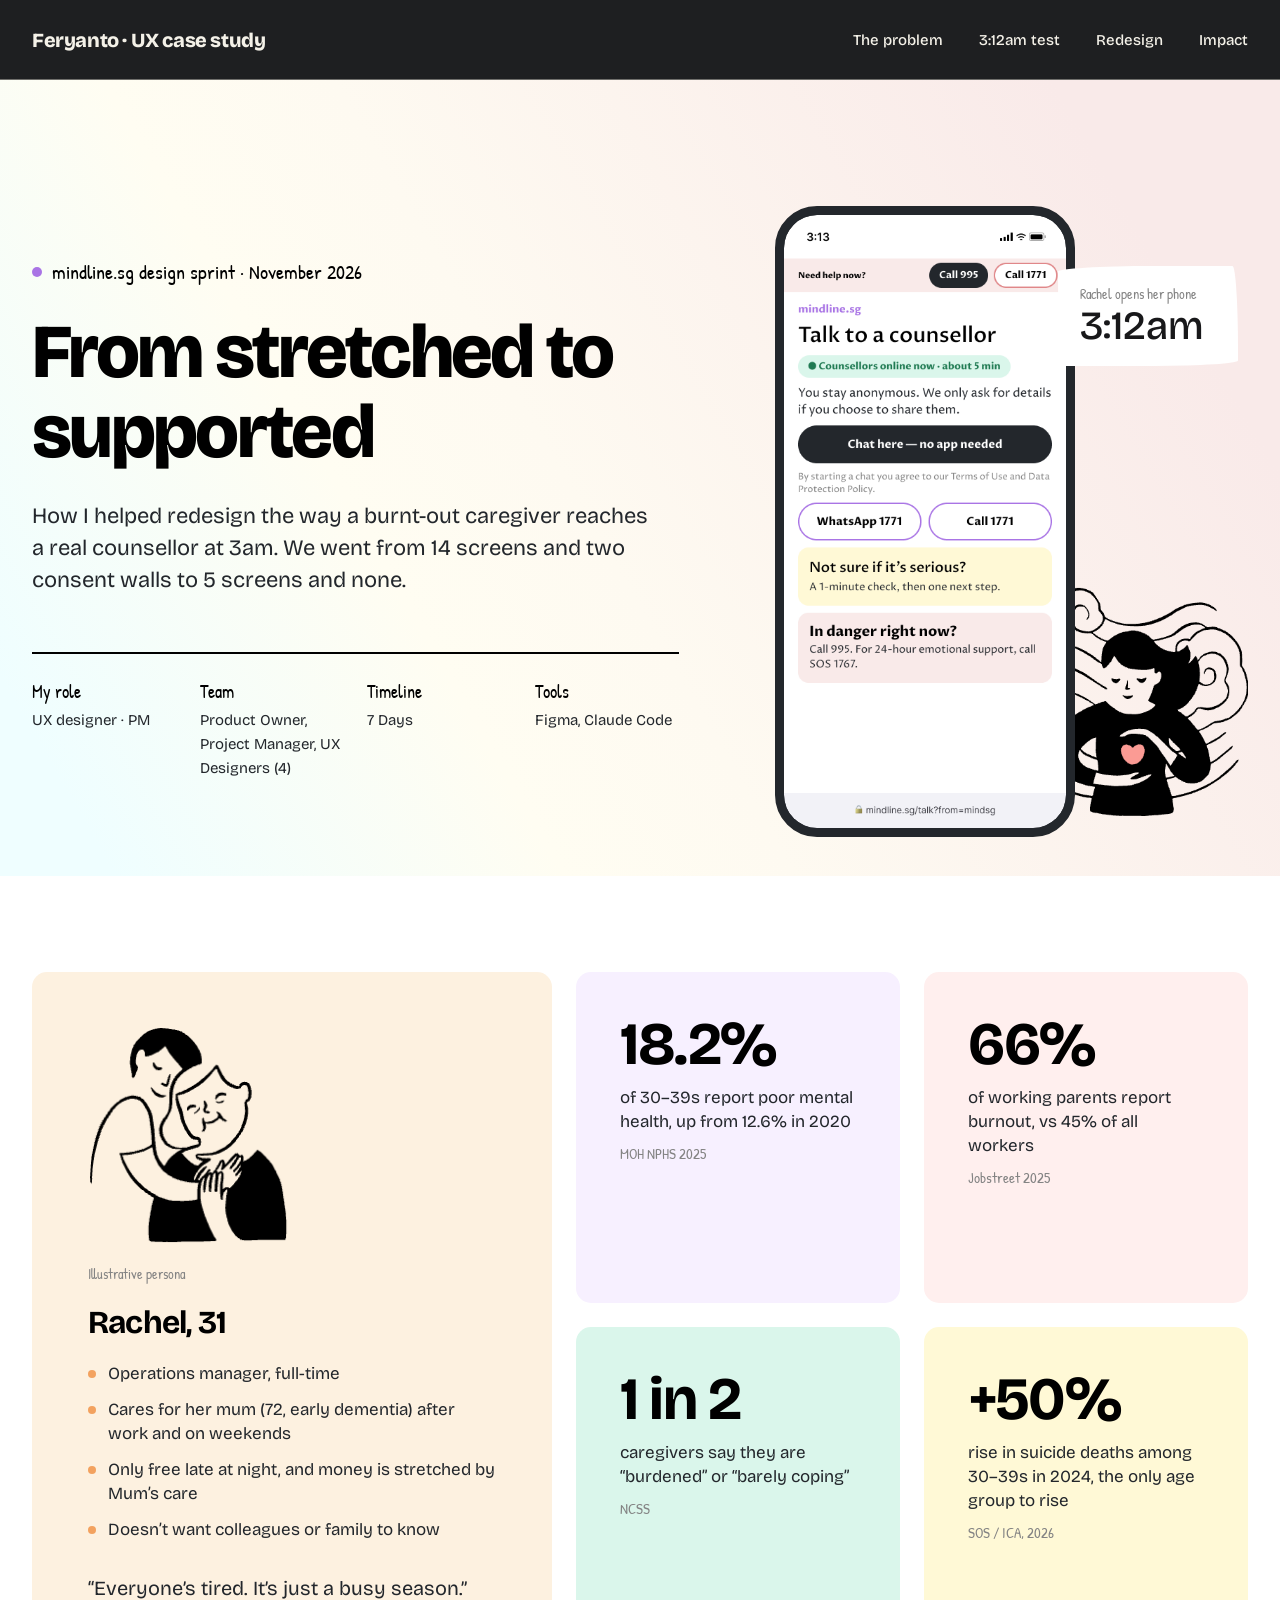
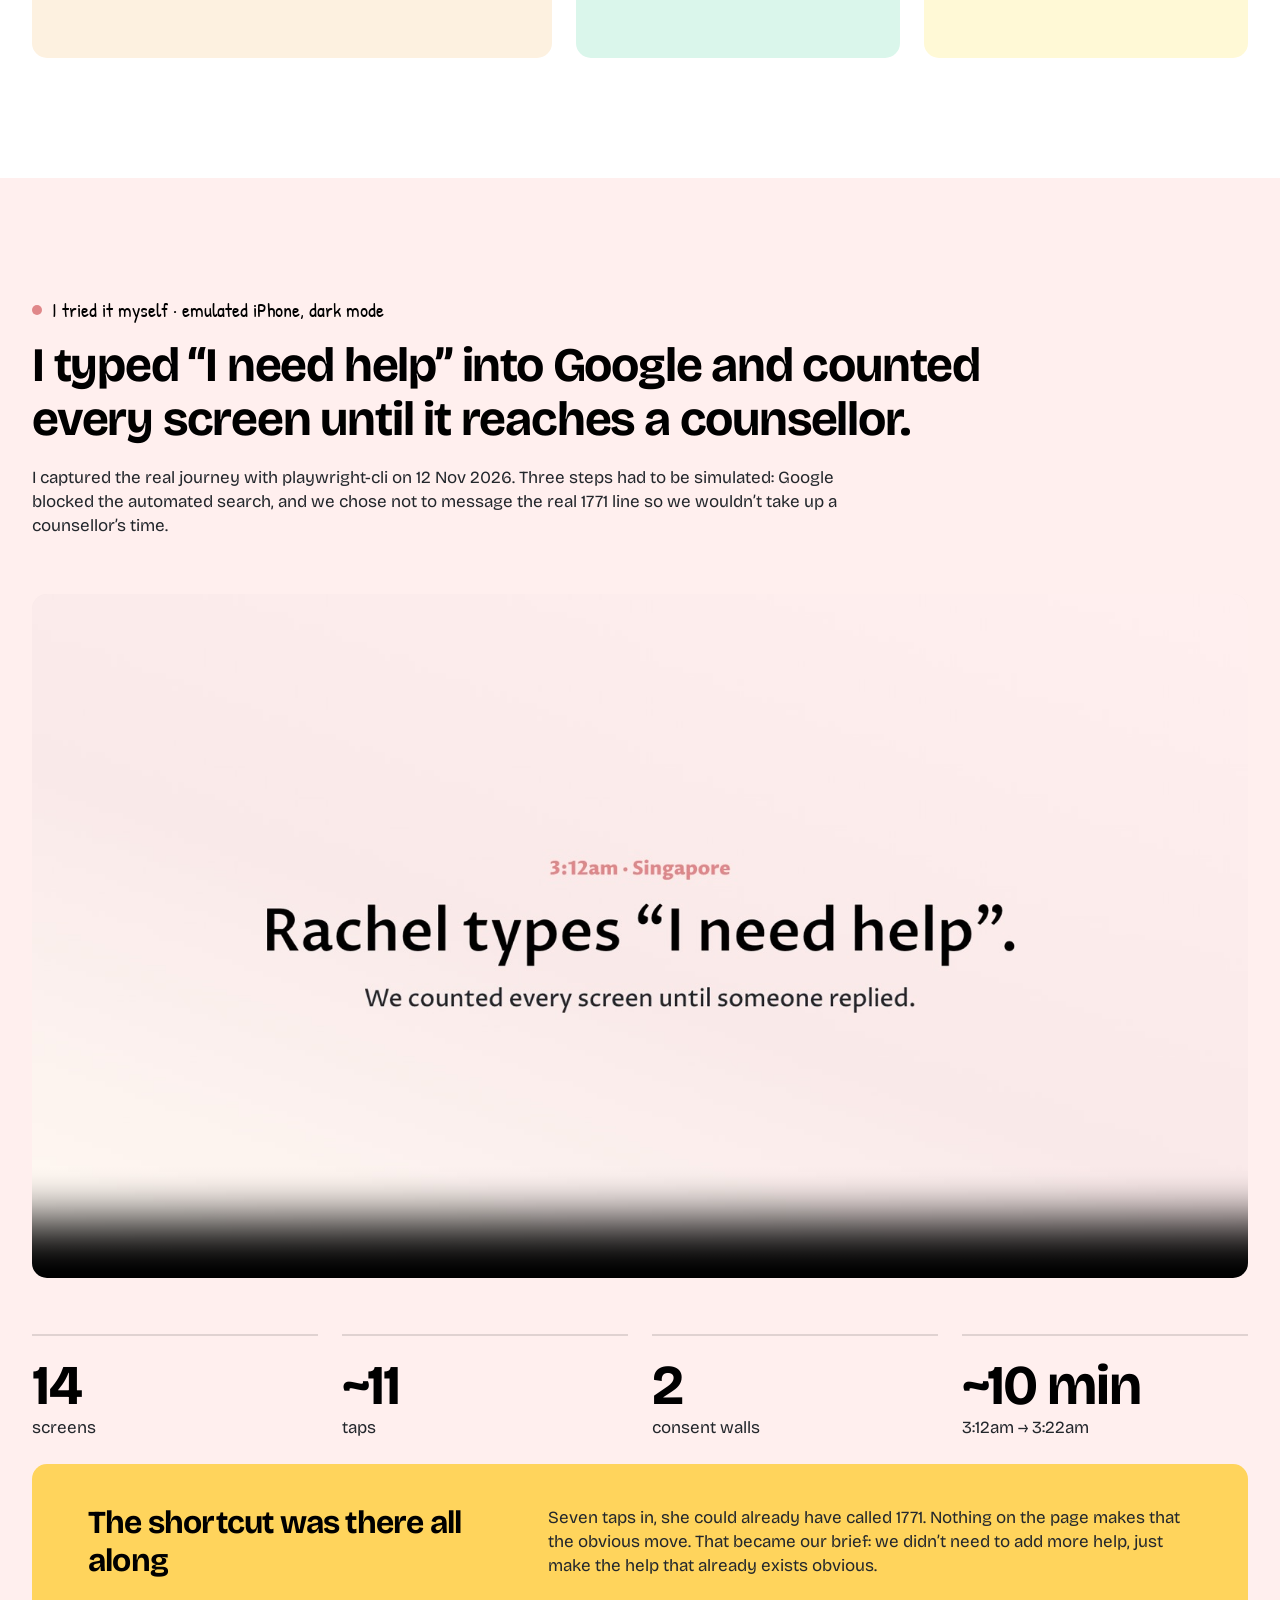
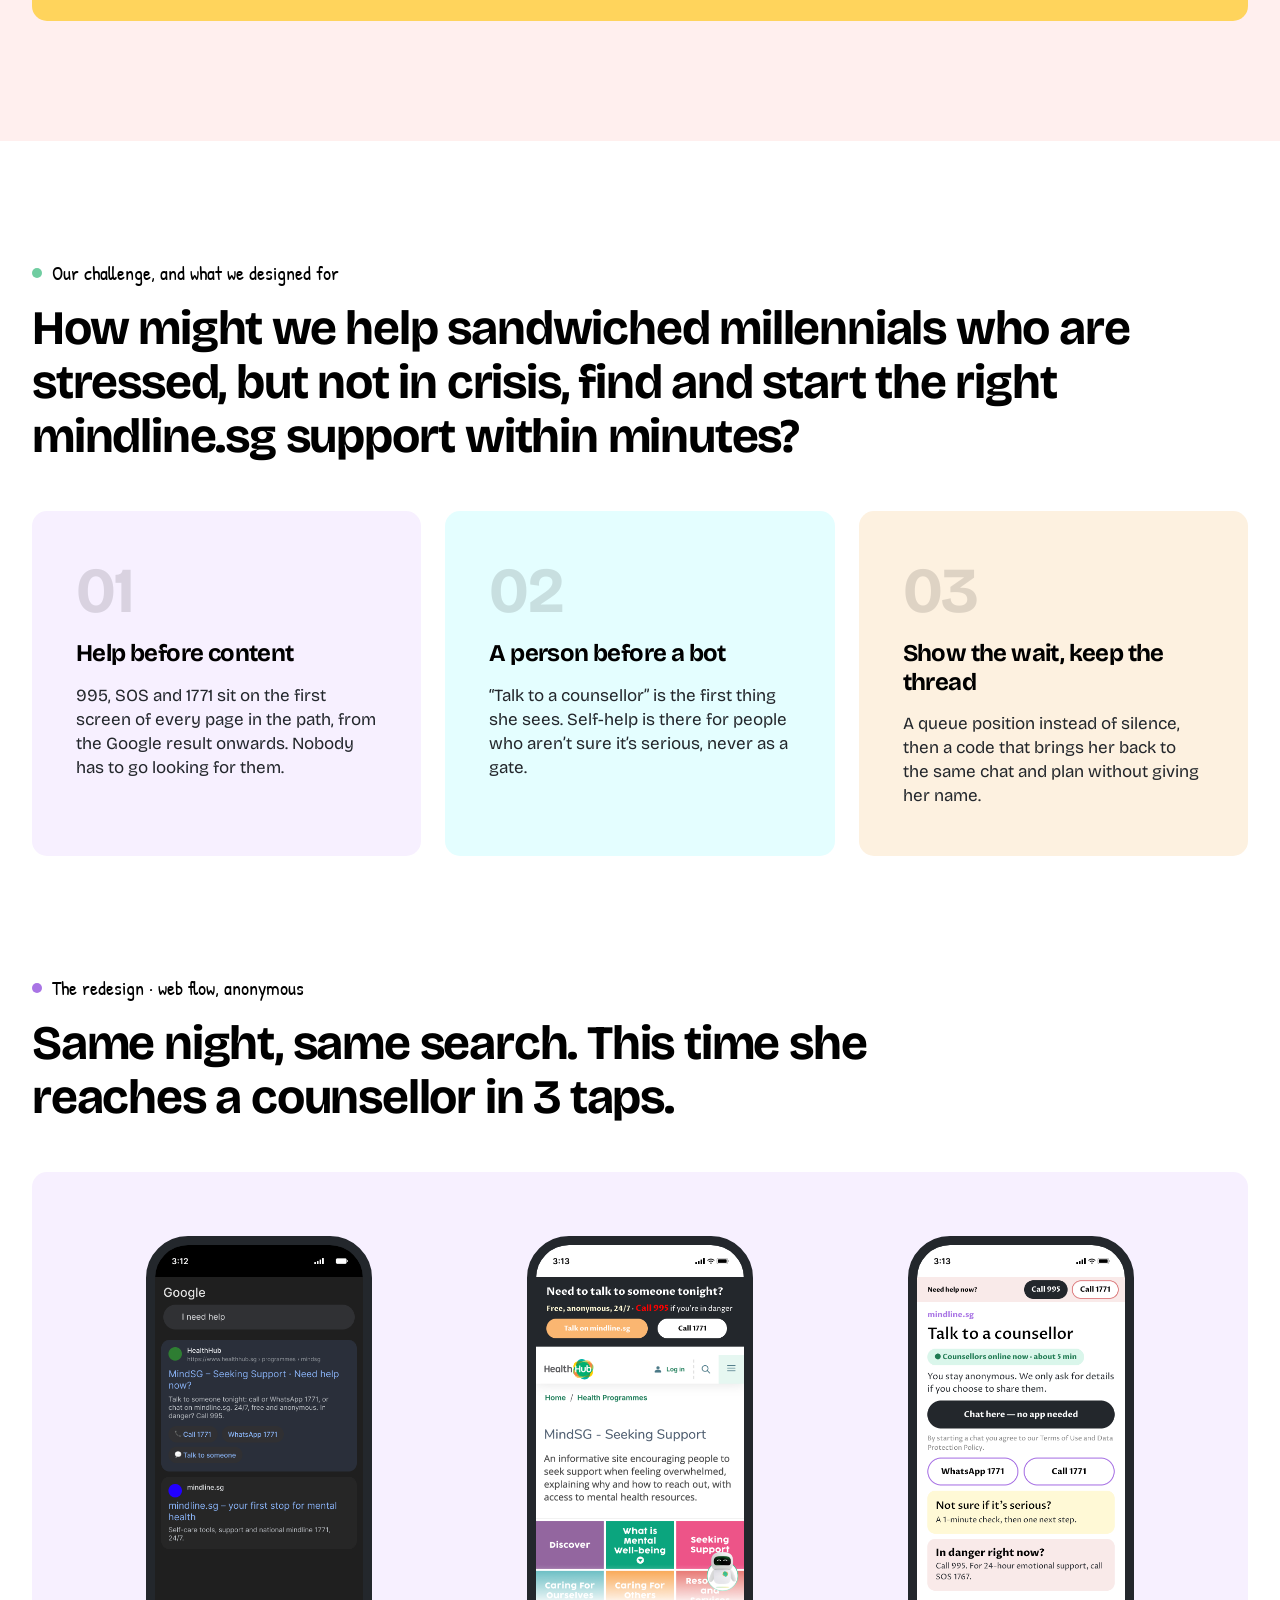
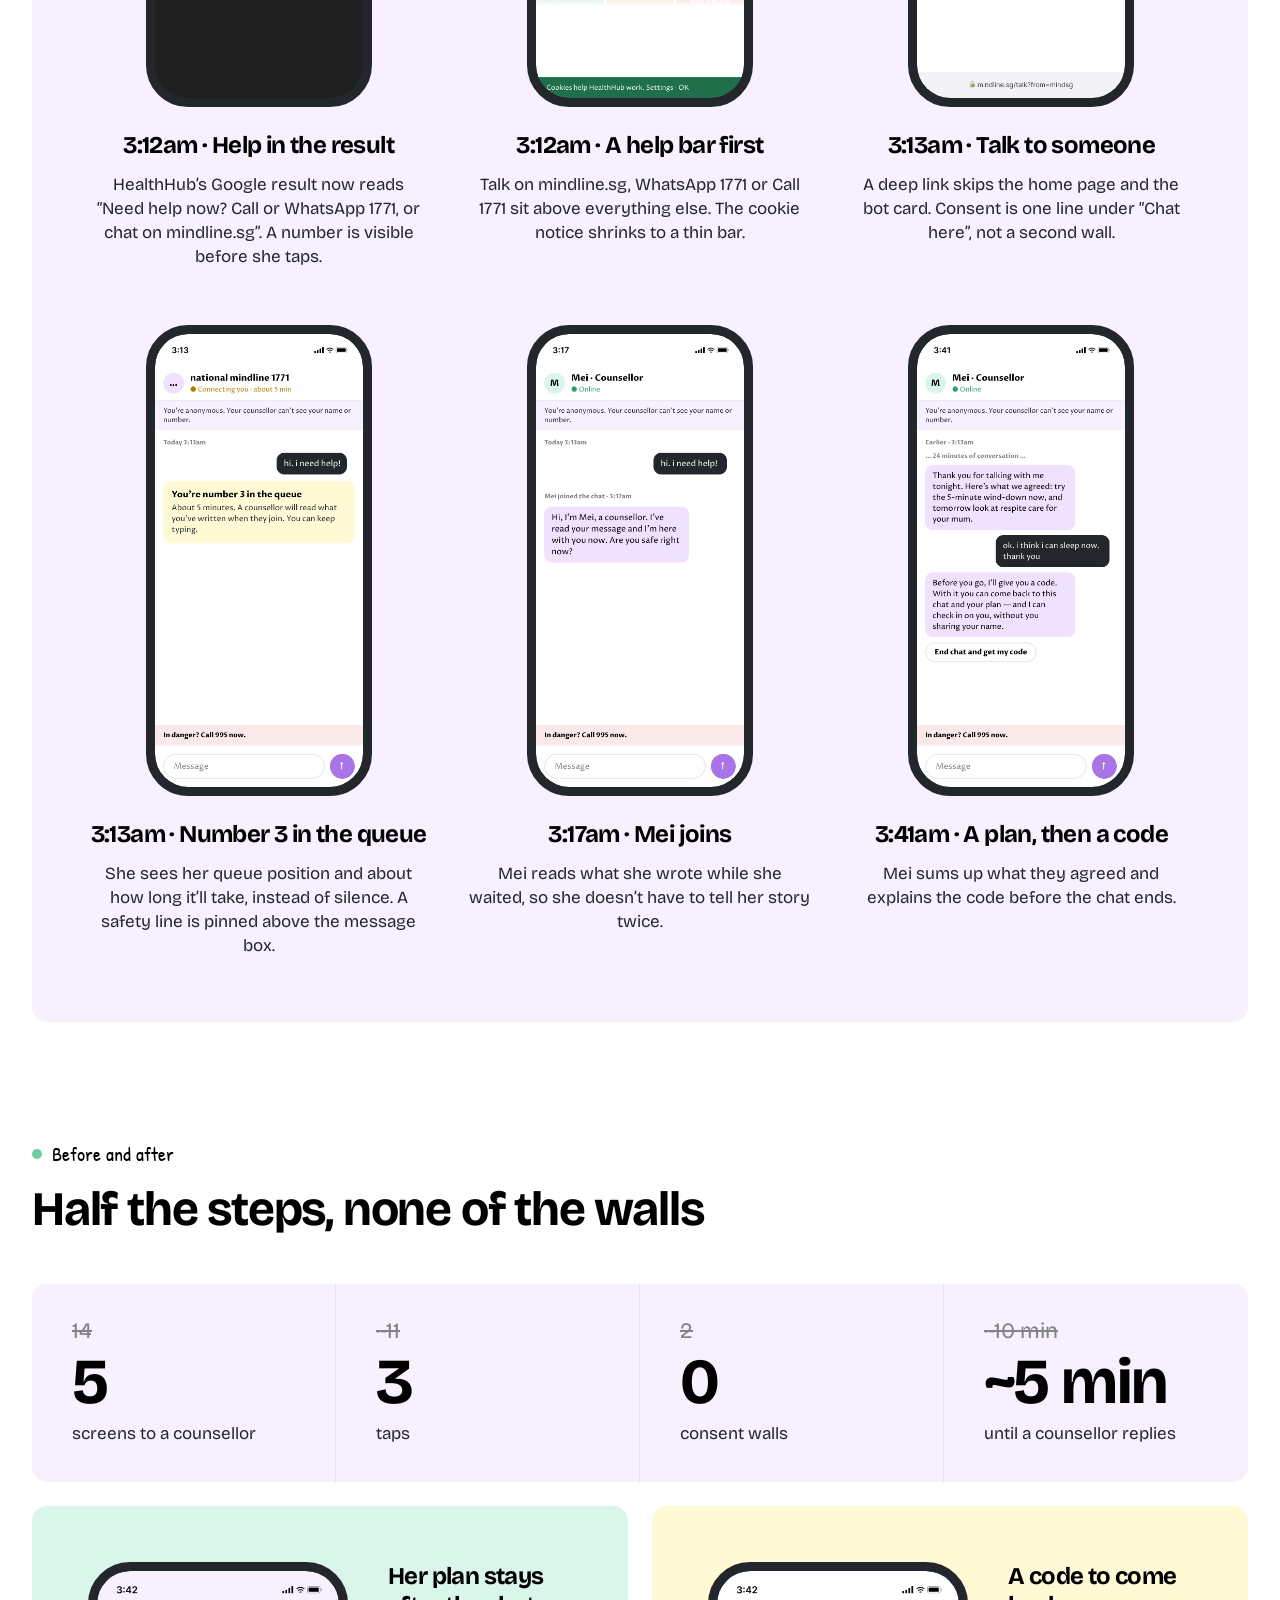
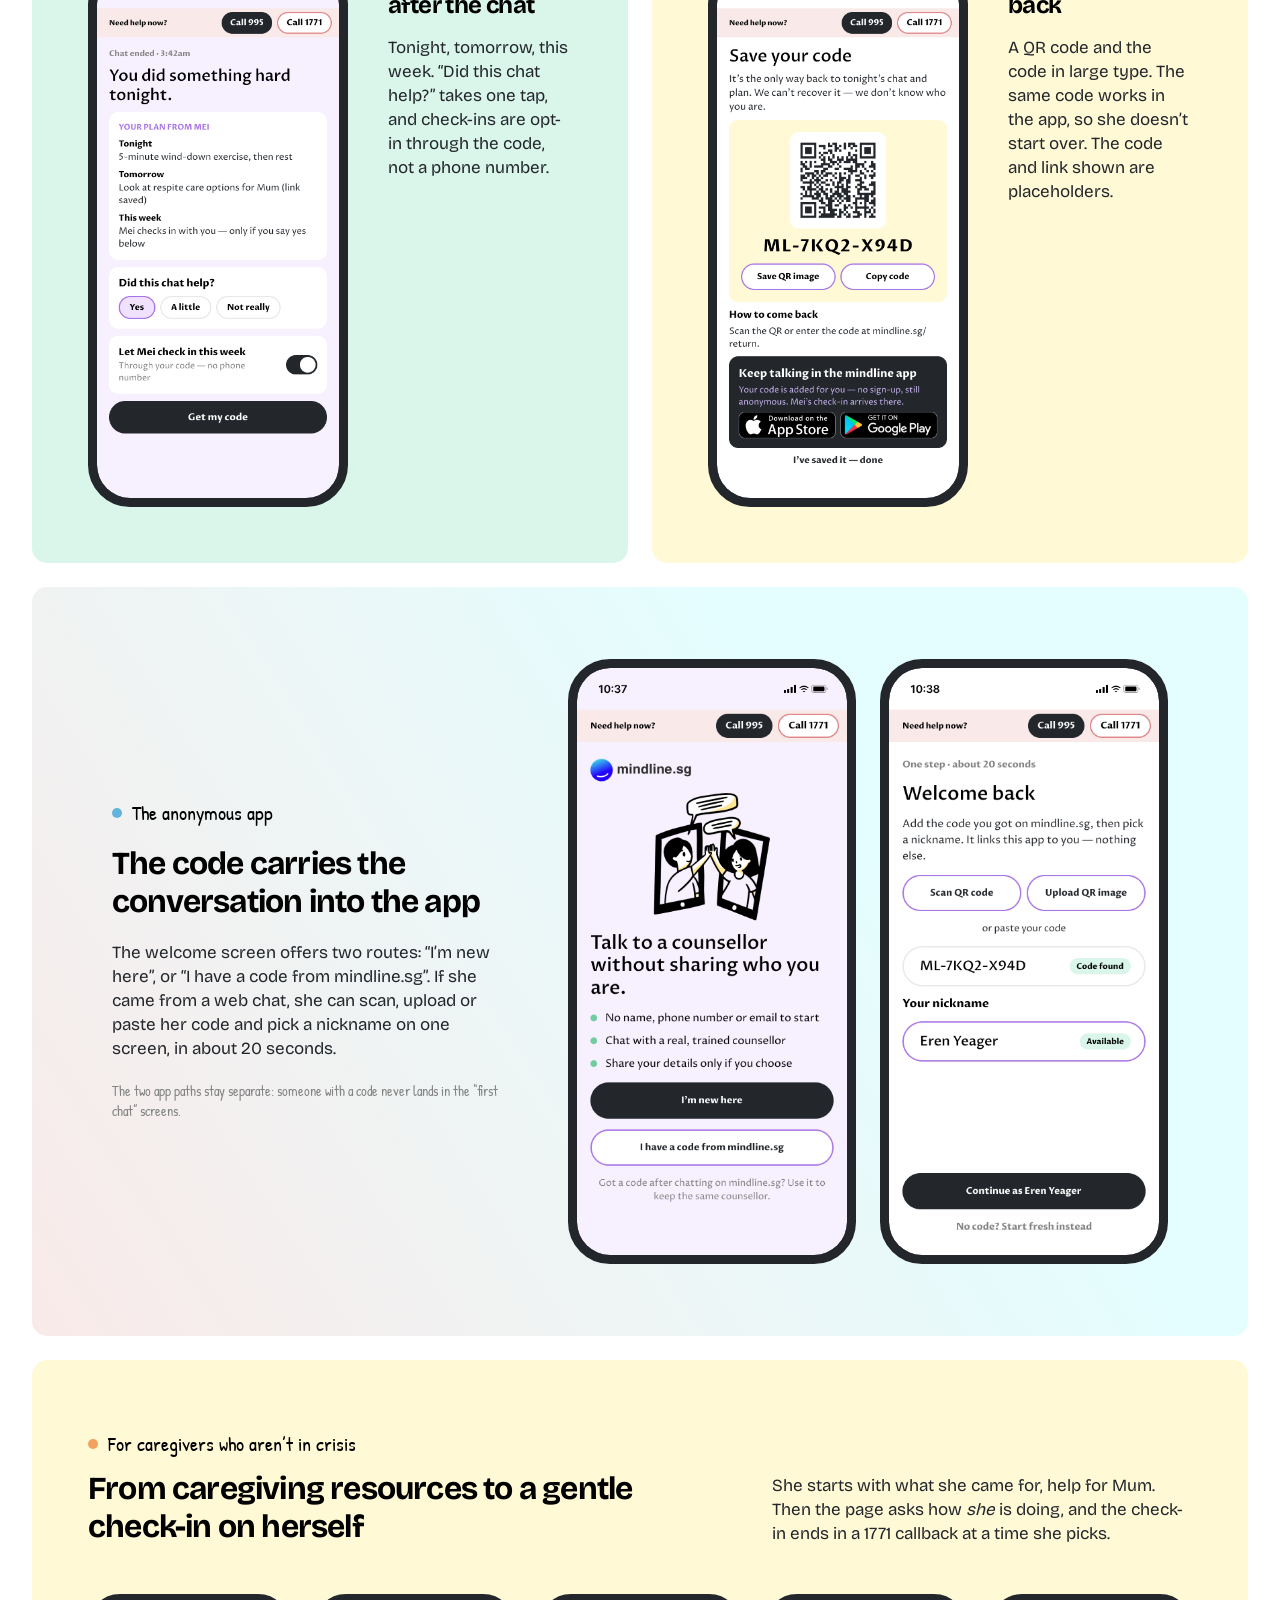
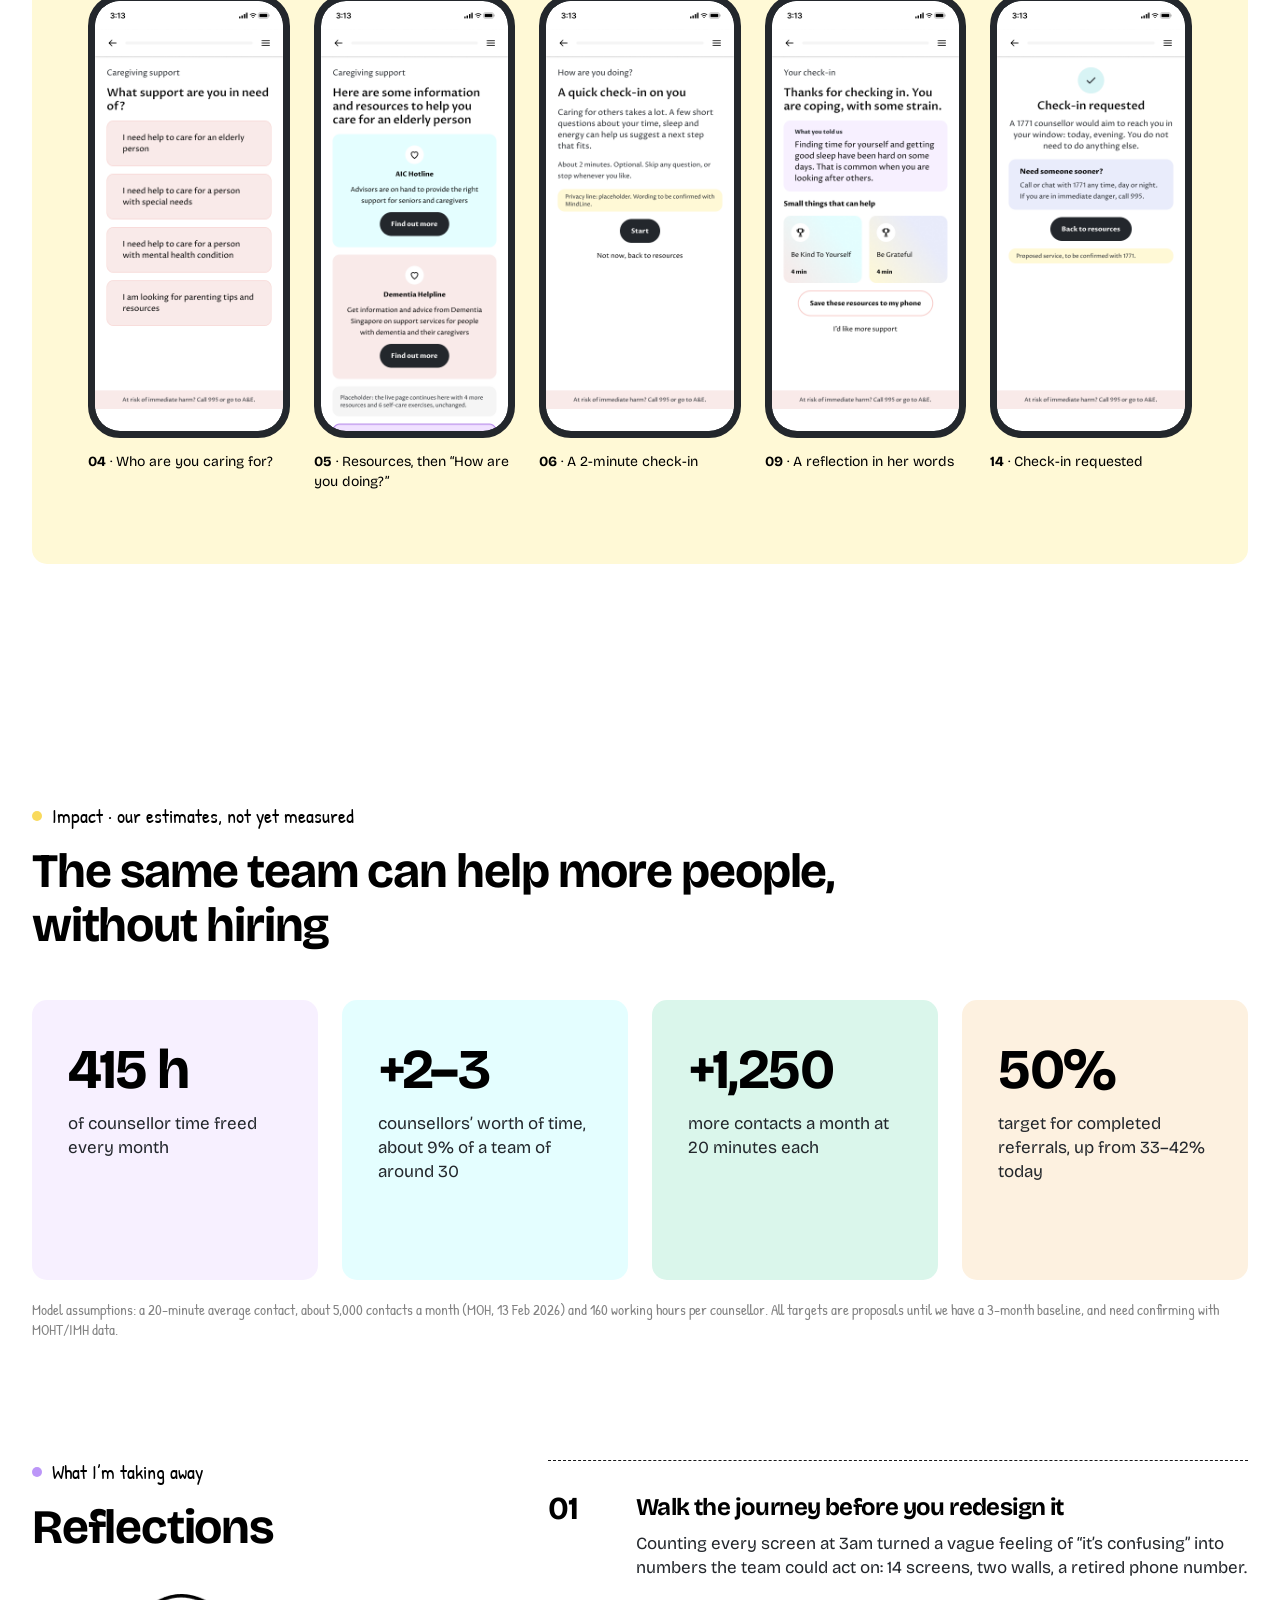
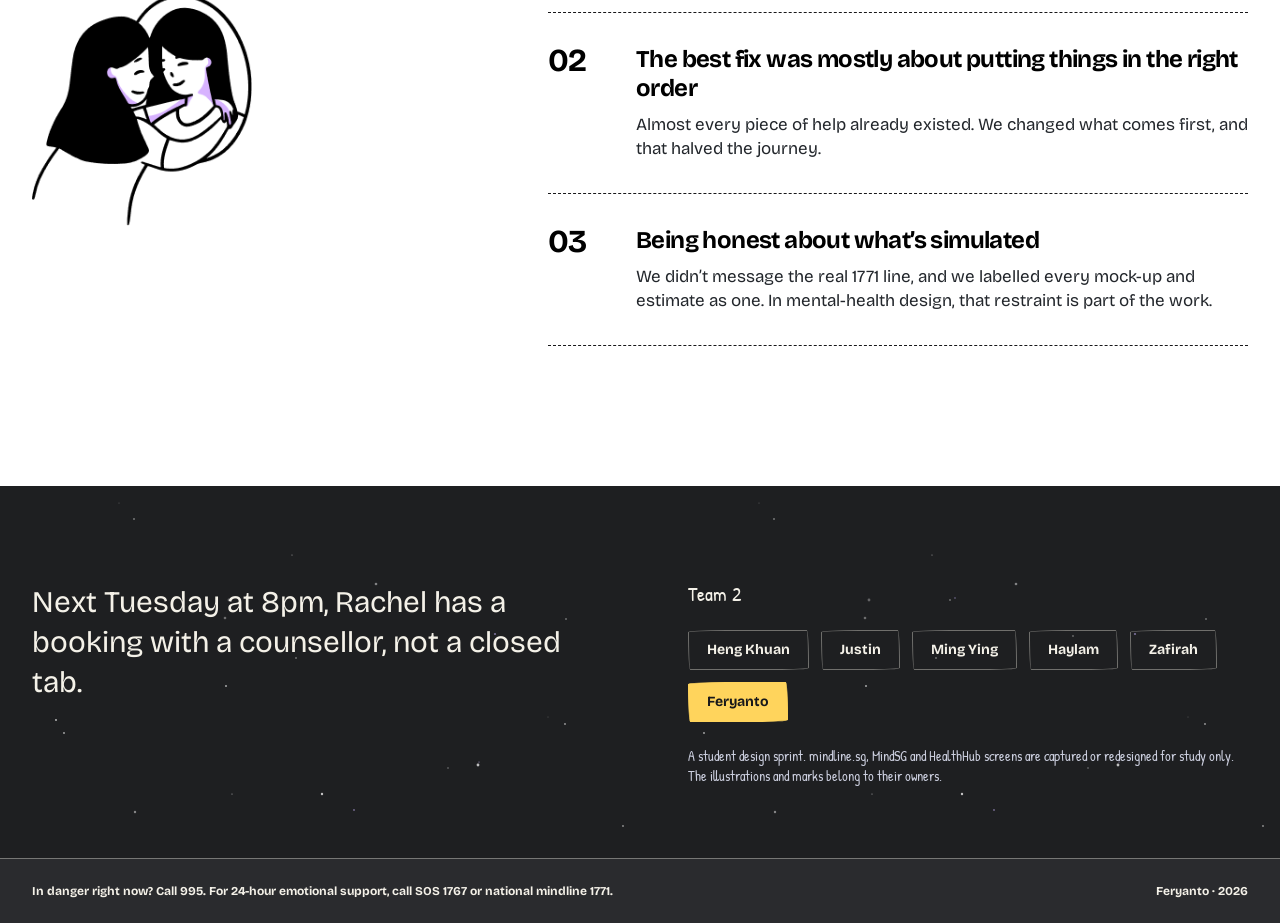
==== commit e188b308: "Case study half-length v2, About me bio, Instagram frame, hero tweaks - mindline/ follows Figma "hal" ====
--- a/mindline/index.html
+++ b/mindline/index.html
@@ -24,6 +24,8 @@
   try { if (localStorage.getItem("feryanto-theme") === "light") document.documentElement.dataset.theme = "light"; } catch (e) {}
   // The journey video autoplays, except for visitors who ask for reduced motion.
   if (matchMedia("(prefers-reduced-motion: reduce)").matches) addEventListener("DOMContentLoaded", () => document.querySelectorAll("video[autoplay]").forEach((v) => { v.autoplay = false; v.pause(); }));
+  // The 3:12am journey plays at 1.75x (defaultPlaybackRate survives the load that resets playbackRate).
+  addEventListener("DOMContentLoaded", () => document.querySelectorAll("video.journey").forEach((v) => { v.defaultPlaybackRate = v.playbackRate = 1.75; }));
 </script>
 <style>
 :root {
@@ -280,6 +282,7 @@
 .flow .phone{width:226px}
 .flow .h3{margin-top:10px}
 .rachel{padding-top:96px}
+.compare,.app{padding-bottom:24px} /* 43:3 stacks compare, plan/code cards, app and caregiver 24px apart */
 @media (prefers-reduced-motion:reduce){html{scroll-behavior:auto}}
 
 /* ---- portfolio theme: night + stars, Bricolage, Patrick Hand labels, star accent ---- */
@@ -403,7 +406,7 @@
     <p class="lede">How I helped redesign the way a burnt-out caregiver reaches a real counsellor at 3am. We went from 14 screens and two consent walls to 5 screens and none.</p>
     <div class="meta">
       <div><b>My role</b><span>UX designer · PM</span></div>
-      <div><b>Team</b><span>1 - Product Owner, 1 - Project Manager, 4 UX Designers</span></div>
+      <div><b>Team</b><span>Product Owner, Project Manager, UX Designers (4)</span></div>
       <div><b>Timeline</b><span>7 Days</span></div>
       <div><b>Tools</b><span>Figma, Claude Code</span></div>
     </div>
@@ -492,22 +495,50 @@
     <div class="cell"><span class="was">2</span><span class="now">0</span><p>consent walls</p></div>
     <div class="cell"><span class="was">~10 min</span><span class="now">~5 min</span><p>until a counsellor replies</p></div>
   </div>
-</div></div>
-
-<!-- CHANNELS -->
-<div class="channels"><div class="wrap">
-  <div class="eyebrow"><span class="dot" style="background:#E08789"></span>Omni-channel</div>
-  <h2 class="sec-title" style="margin-top:16px;max-width:900px">She won’t come looking, so we meet her where she already is</h2>
-  <div class="cgrid">
-    <div class="ch"><div class="ico" style="background:#F6DAF6">1</div><div class="small muted">Culture · offline</div><div class="h3">Theatre plays about mental health</div><p>Fliers and a QR code in the programme and on screen at curtain call. Example: <i>How To Be A Kid</i>, Gateway Theatre, about a 12-year-old who becomes a carer.</p></div>
-    <div class="ch"><div class="ico" style="background:#E0E5FF">2</div><div class="small muted">Official outreach event</div><div class="h3">NCSS Beyond the Label Festival</div><p>A mindline.sg booth, plus a QR code on talk slides and lanyards. The festival is about workplace mental health, a direct match for burnt-out working caregivers. We’d target the 2027 edition.</p></div>
-    <div class="ch"><div class="ico" style="background:#FFE0DD">3</div><div class="small muted">Transit ads · public spaces</div><div class="h3">MRT stations and bus stops</div><p>Panels at CBD interchanges such as Raffles Place and Tanjong Pagar, on the commute home. Also bus stops outside polyclinics, where caregivers wait with their parents.</p></div>
-  </div>
-  <div class="adcopy">
-    <div class="small" style="color:#C9CBD1;max-width:180px;flex:none">Ad copy, in her words</div>
-    <div class="quote">“Stretched between work and Mum? 4 minutes, anonymous.”</div>
-  </div>
-</div></div>
+  <div class="pair">
+    <div class="card" style="background:#DAF6EB">
+      <div class="phone"><div class="scr"><img src="img/b7.png" alt=""></div></div>
+      <div class="txt"><div class="h3">Her plan stays after the chat</div><p>Tonight, tomorrow, this week. “Did this chat help?” takes one tap, and check-ins are opt-in through the code, not a phone number.</p></div>
+    </div>
+    <div class="card" style="background:#FFF9D6">
+      <div class="phone"><div class="scr"><img src="img/b8.png" alt=""></div></div>
+      <div class="txt"><div class="h3">A code to come back</div><p>A QR code and the code in large type. The same code works in the app, so she doesn’t start over. The code and link shown are placeholders.</p></div>
+    </div>
+  </div>
+
+</div></div>
+
+<!-- APP -->
+<div class="app"><div class="wrap"><div class="box">
+  <div style="display:flex;flex-direction:column;gap:20px">
+    <div class="eyebrow"><span class="dot" style="background:#62B4DC"></span>The anonymous app</div>
+    <div class="h2">The code carries the conversation into the app</div>
+    <p>The welcome screen offers two routes: “I’m new here”, or “I have a code from mindline.sg”. If she came from a web chat, she can scan, upload or paste her code and pick a nickname on one screen, in about 20 seconds.</p>
+    <p class="small muted">The two app paths stay separate: someone with a code never lands in the “first chat” screens.</p>
+  </div>
+  <div class="phones">
+    <div class="phone"><div class="scr"><img src="img/o0.png" alt=""></div></div>
+    <div class="phone"><div class="scr"><img src="img/r1.png" alt=""></div></div>
+  </div>
+</div></div></div>
+
+<!-- CAREGIVER -->
+<div class="care"><div class="wrap"><div class="box">
+  <div style="display:flex;justify-content:space-between;align-items:flex-end;gap:48px">
+    <div>
+      <div class="eyebrow"><span class="dot" style="background:#F3A25F"></span>For caregivers who aren’t in crisis</div>
+      <div class="h2" style="margin-top:14px;max-width:760px">From caregiving resources to a gentle check-in on herself</div>
+    </div>
+    <p style="max-width:420px">She starts with what she came for, help for Mum. Then the page asks how <i>she</i> is doing, and the check-in ends in a 1771 callback at a time she picks.</p>
+  </div>
+  <div class="row">
+    <div class="col"><div class="phone"><div class="scr"><img src="img/w04.png" alt=""></div></div><div class="small"><b>04</b> · Who are you caring for?</div></div>
+    <div class="col"><div class="phone"><div class="scr"><img src="img/w05.png" alt=""></div></div><div class="small"><b>05</b> · Resources, then “How are you doing?”</div></div>
+    <div class="col"><div class="phone"><div class="scr"><img src="img/w06.png" alt=""></div></div><div class="small"><b>06</b> · A 2-minute check-in</div></div>
+    <div class="col"><div class="phone"><div class="scr"><img src="img/w09.png" alt=""></div></div><div class="small"><b>09</b> · A reflection in her words</div></div>
+    <div class="col"><div class="phone"><div class="scr"><img src="img/w14.png" alt=""></div></div><div class="small"><b>14</b> · Check-in requested</div></div>
+  </div>
+</div></div></div>
 
 <!-- IMPACT -->
 <div class="impact" id="impact"><div class="wrap">
@@ -546,7 +577,7 @@
     </div>
     <div>
       <div class="eyebrow">Team 2</div>
-      <div class="team"><span class="chip">Heng Khuan</span><span class="chip">Justin</span><span class="chip">Ming Ying</span><span class="chip">Haylam (Yuk Ying)</span><span class="chip">Zafirah</span><span class="chip sel">Feryanto</span></div>
+      <div class="team"><span class="chip">Heng Khuan</span><span class="chip">Justin</span><span class="chip">Ming Ying</span><span class="chip">Haylam</span><span class="chip">Zafirah</span><span class="chip sel">Feryanto</span></div>
       <p class="small muted" style="margin-top:24px">A student design sprint. mindline.sg, MindSG and HealthHub screens are captured or redesigned for study only. The illustrations and marks belong to their owners.</p>
     </div>
   </div>
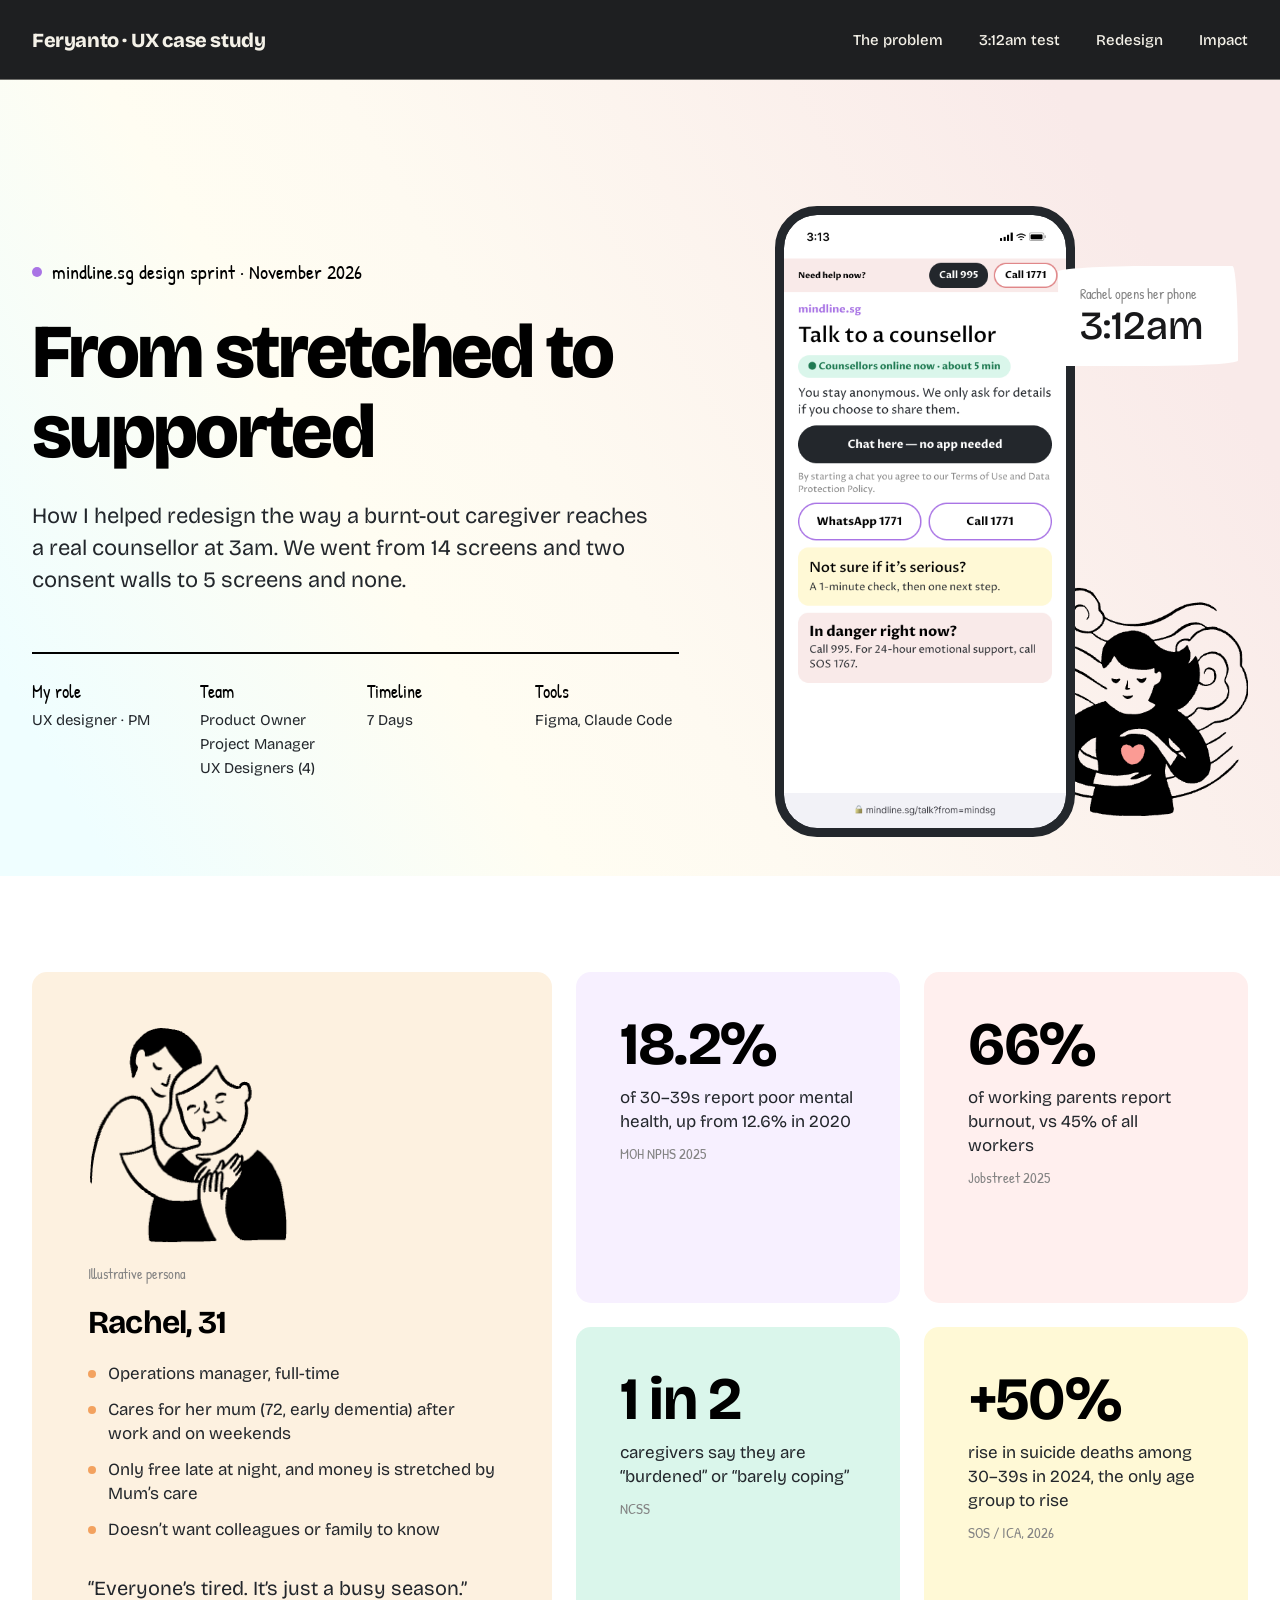
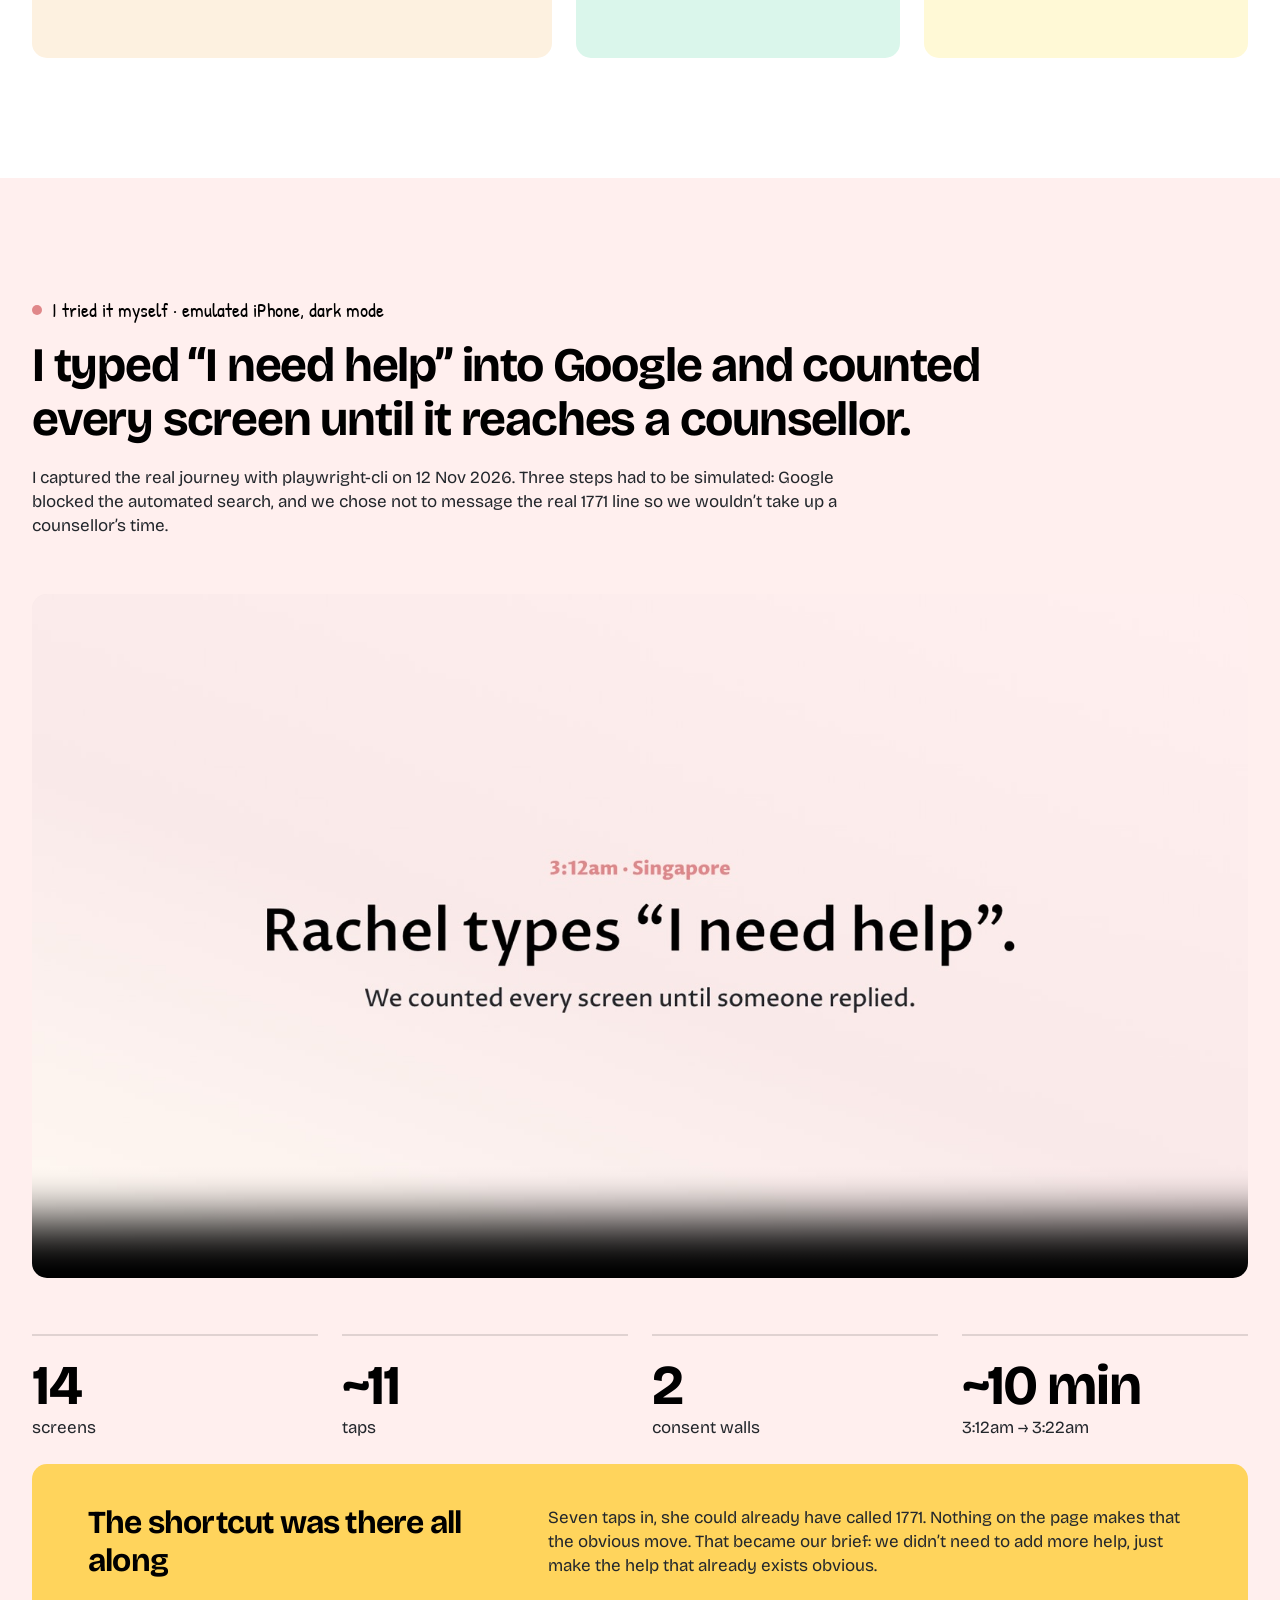
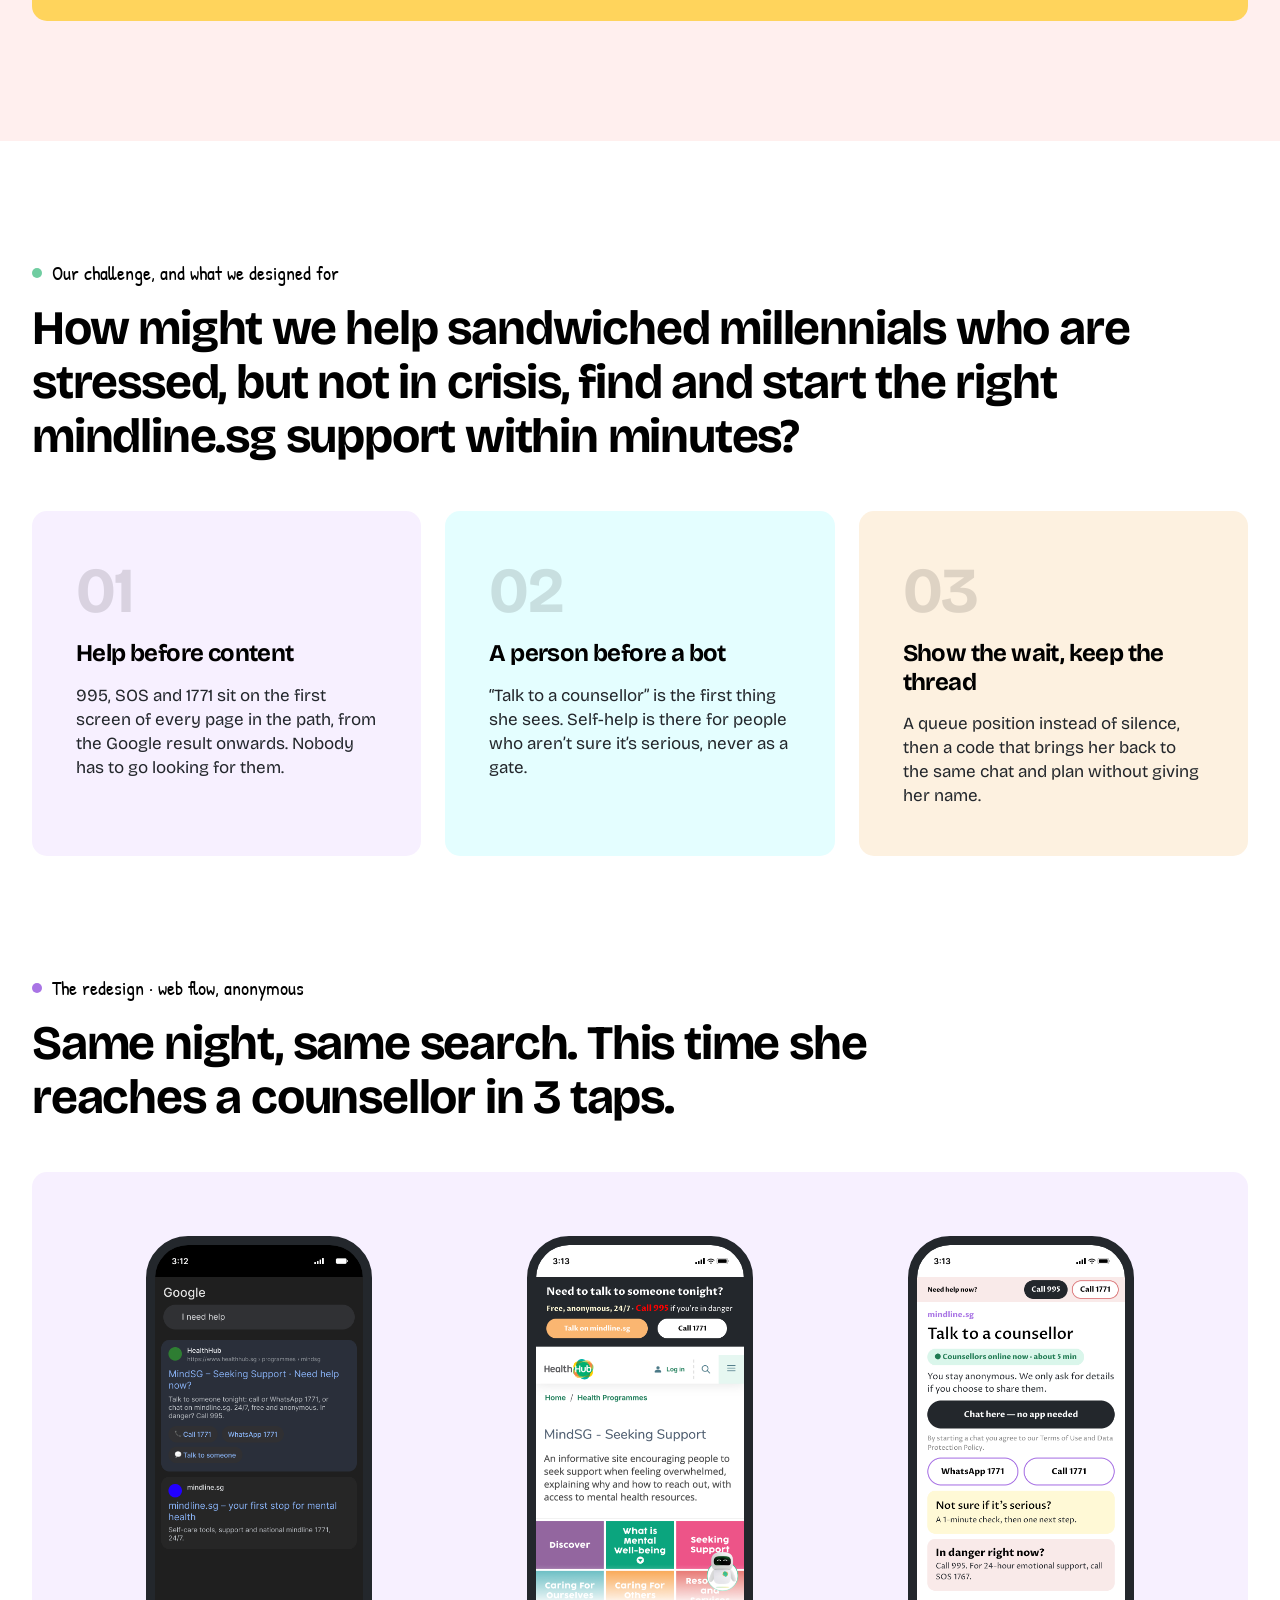
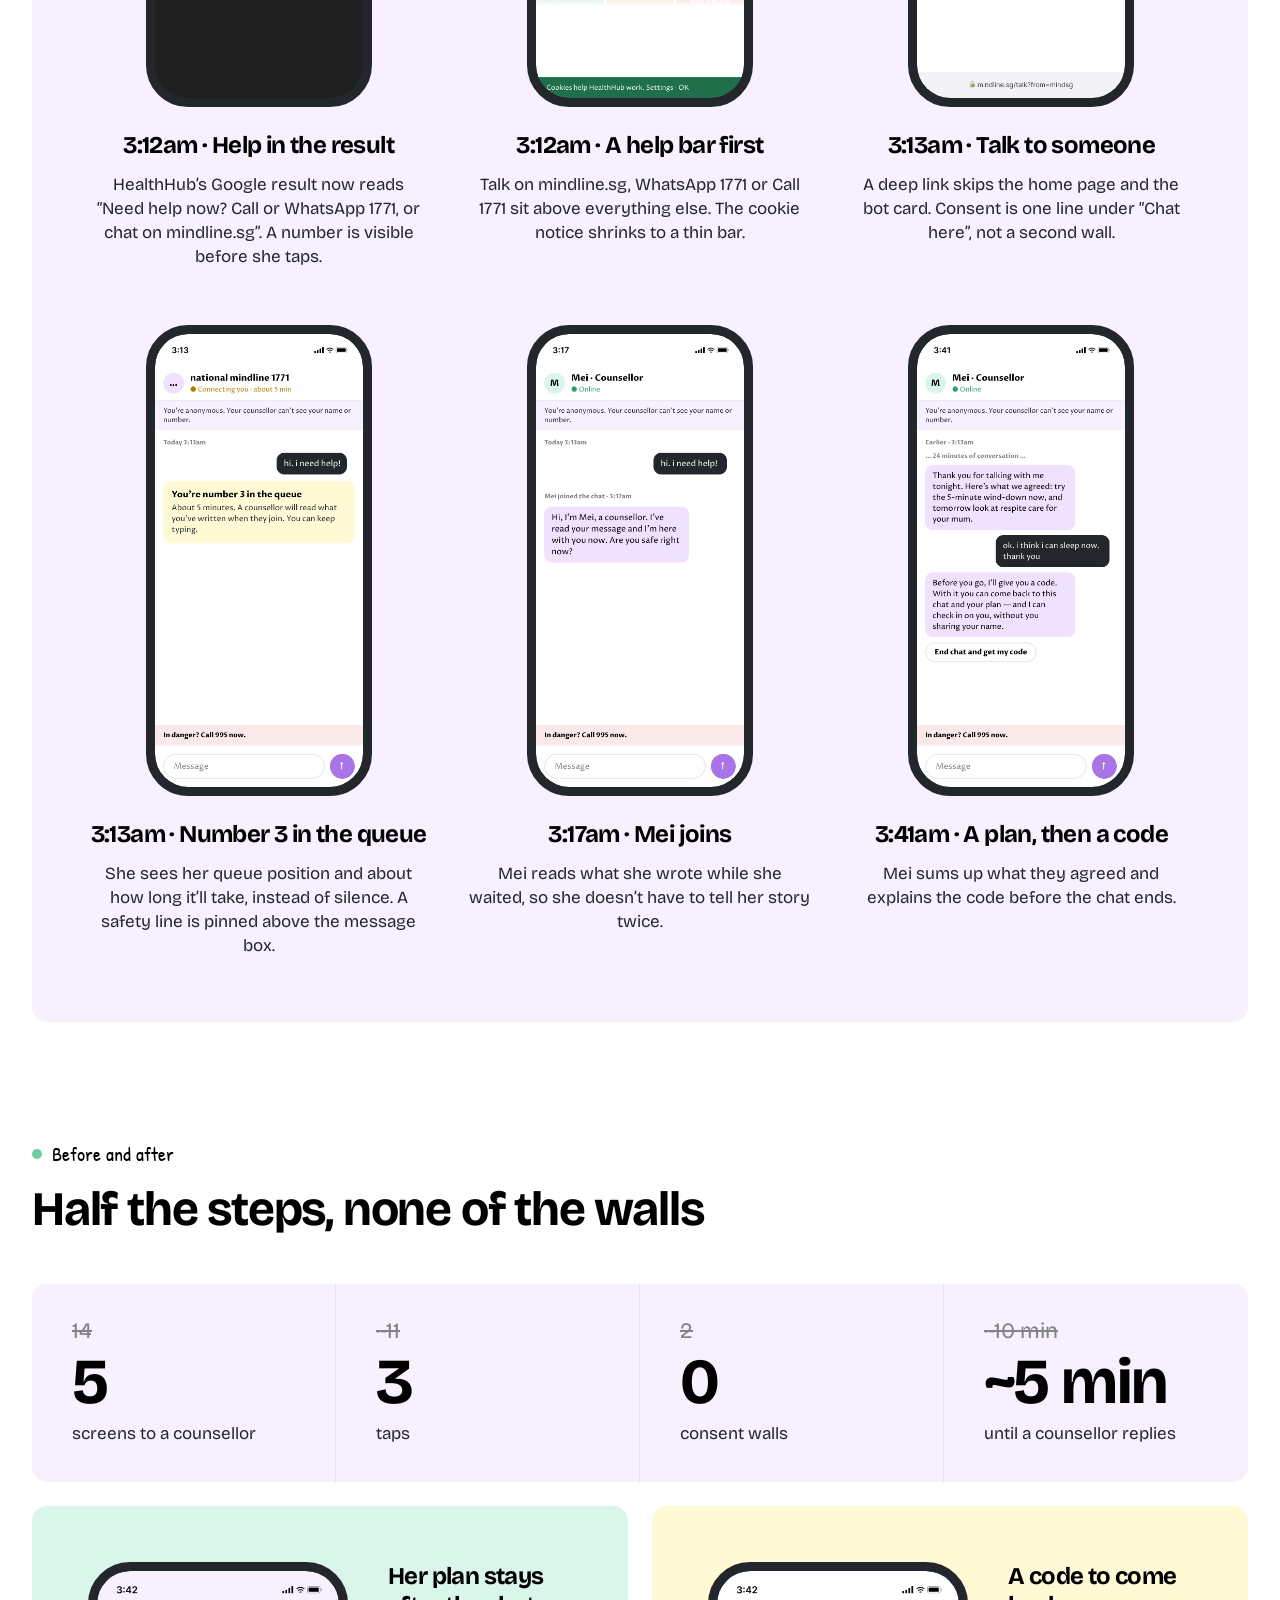
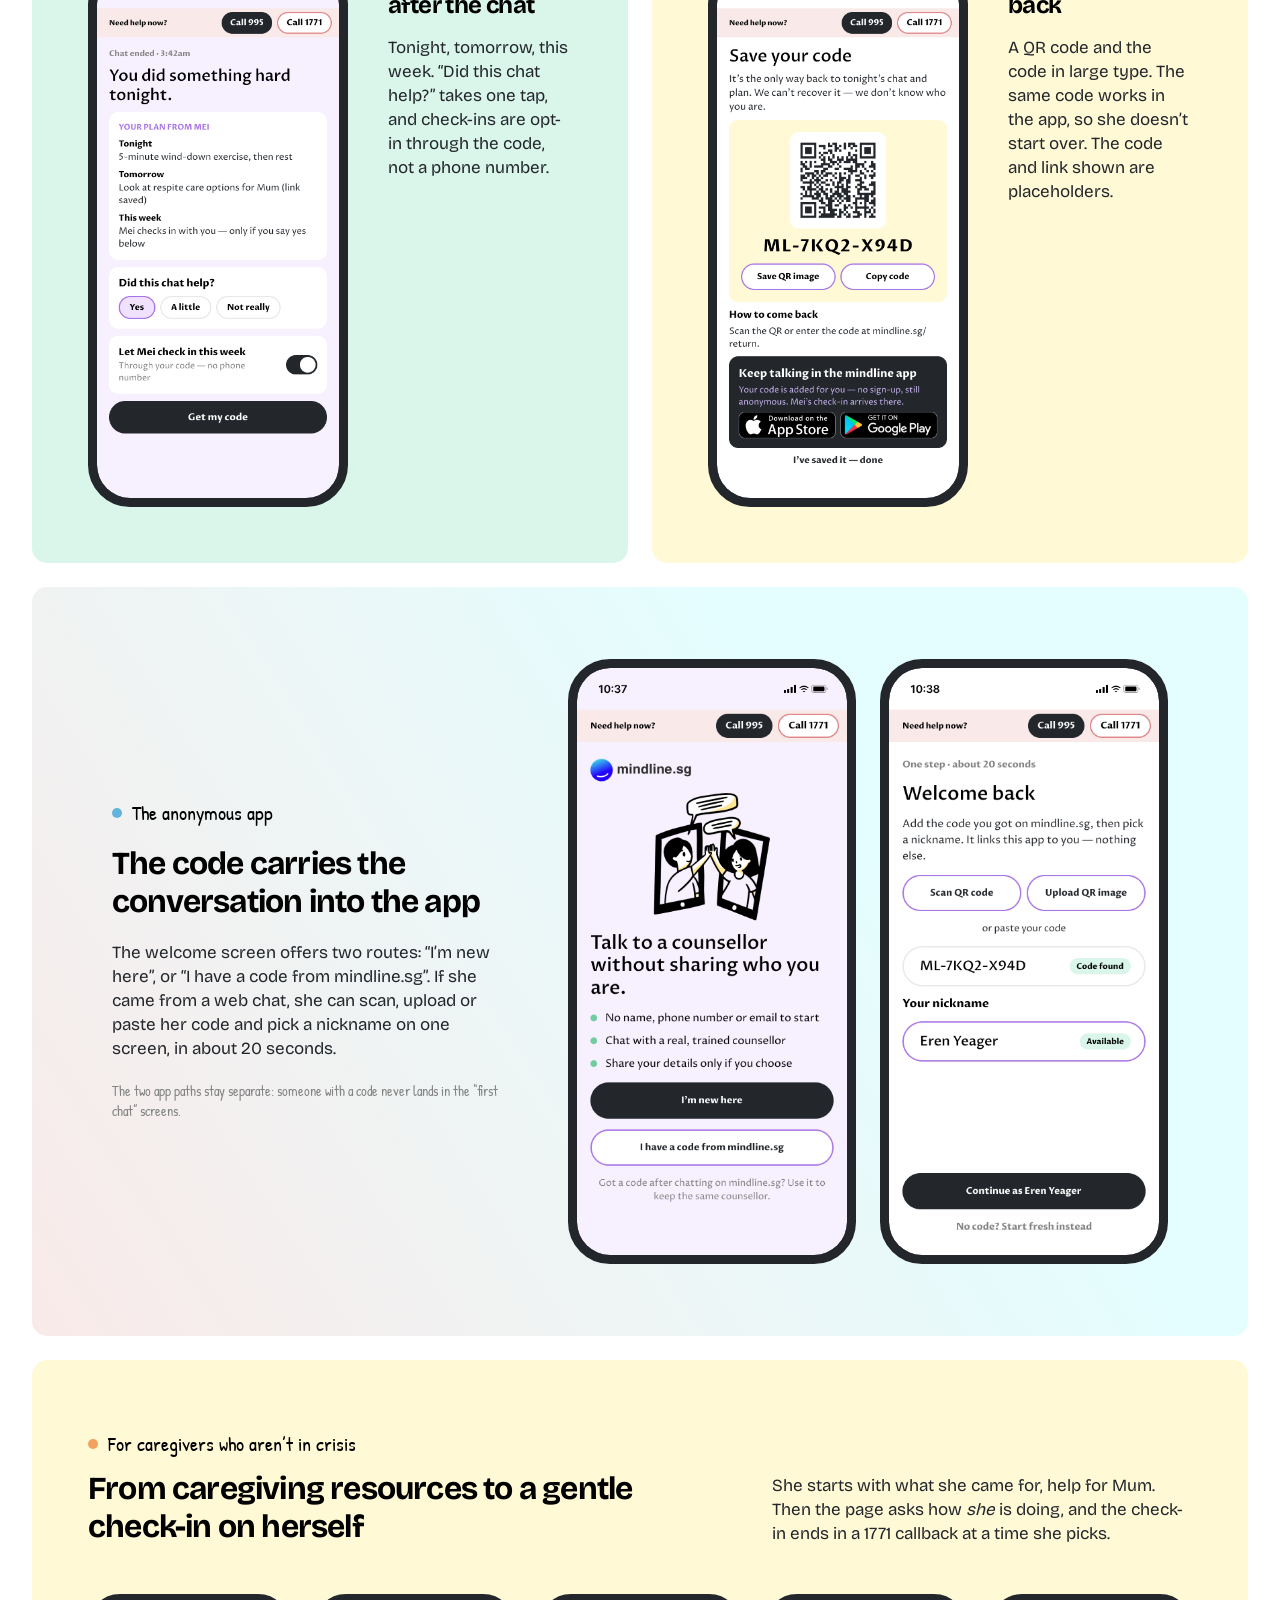
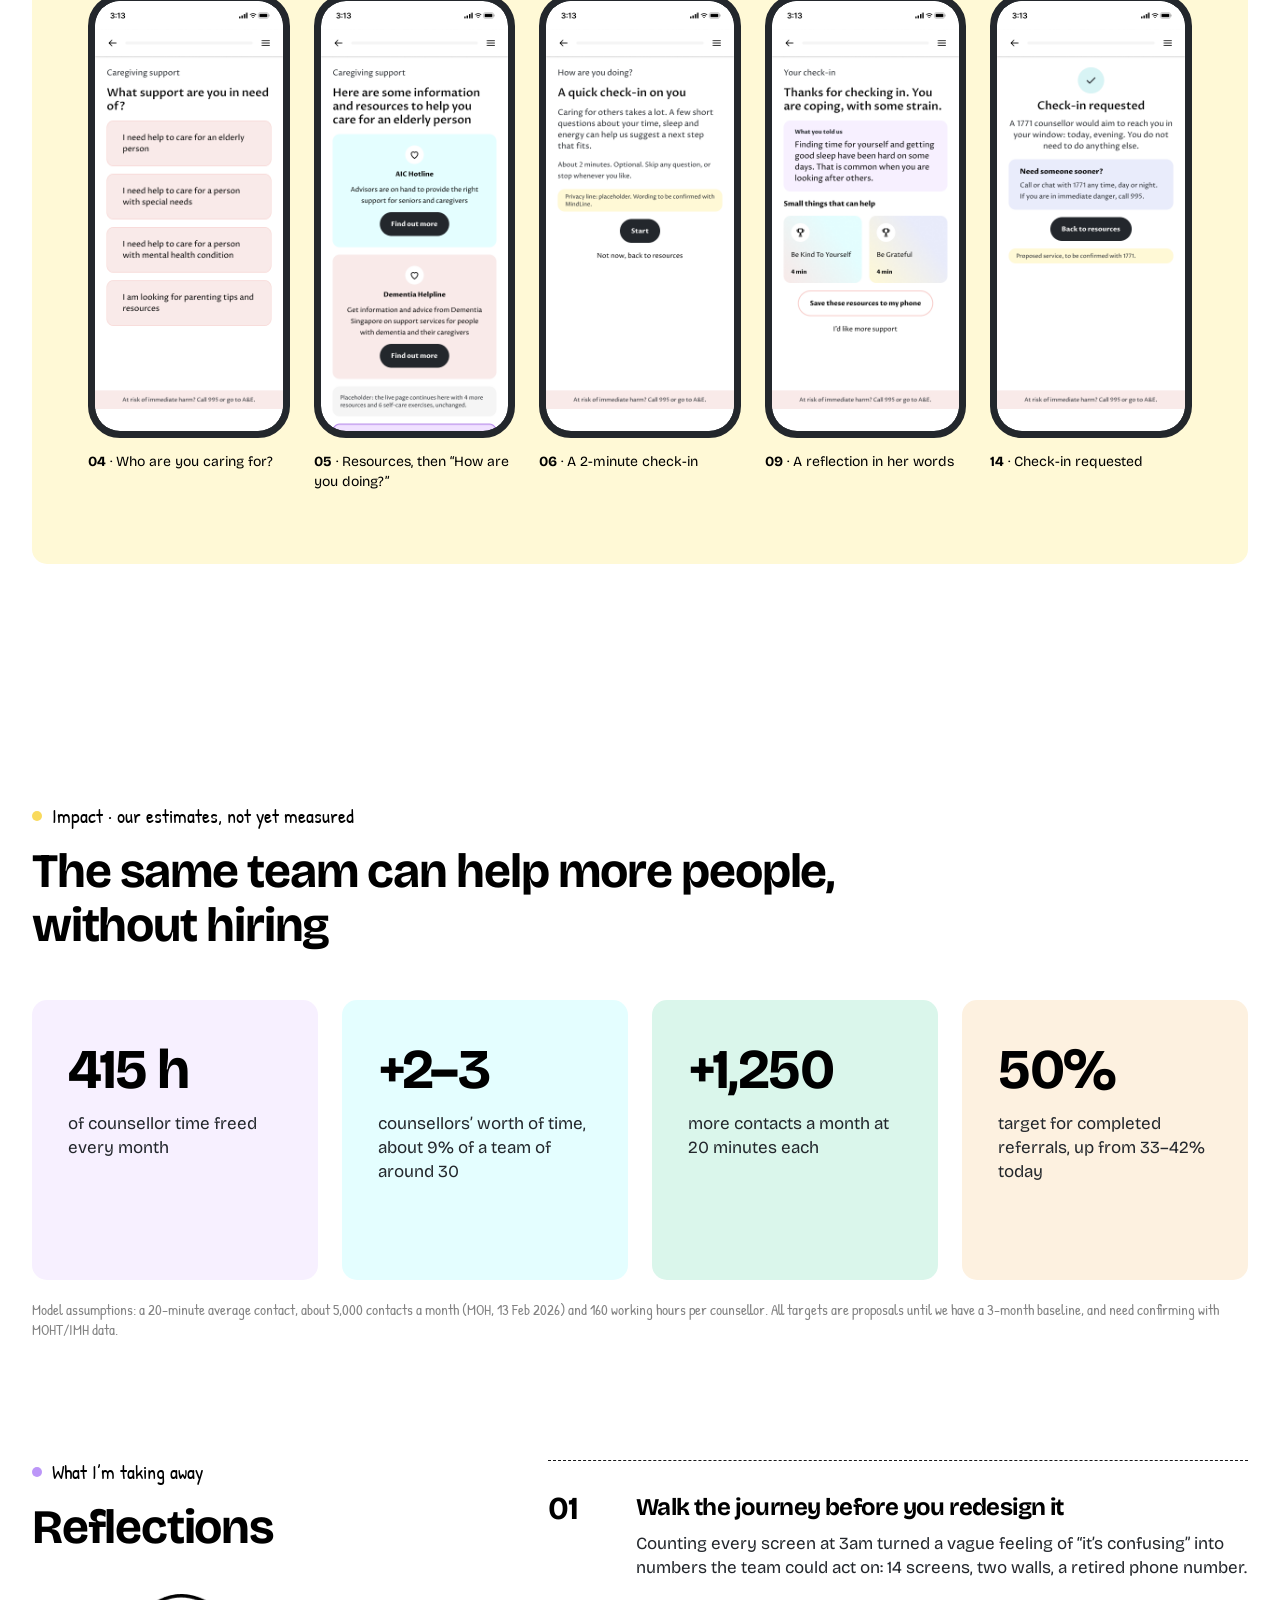
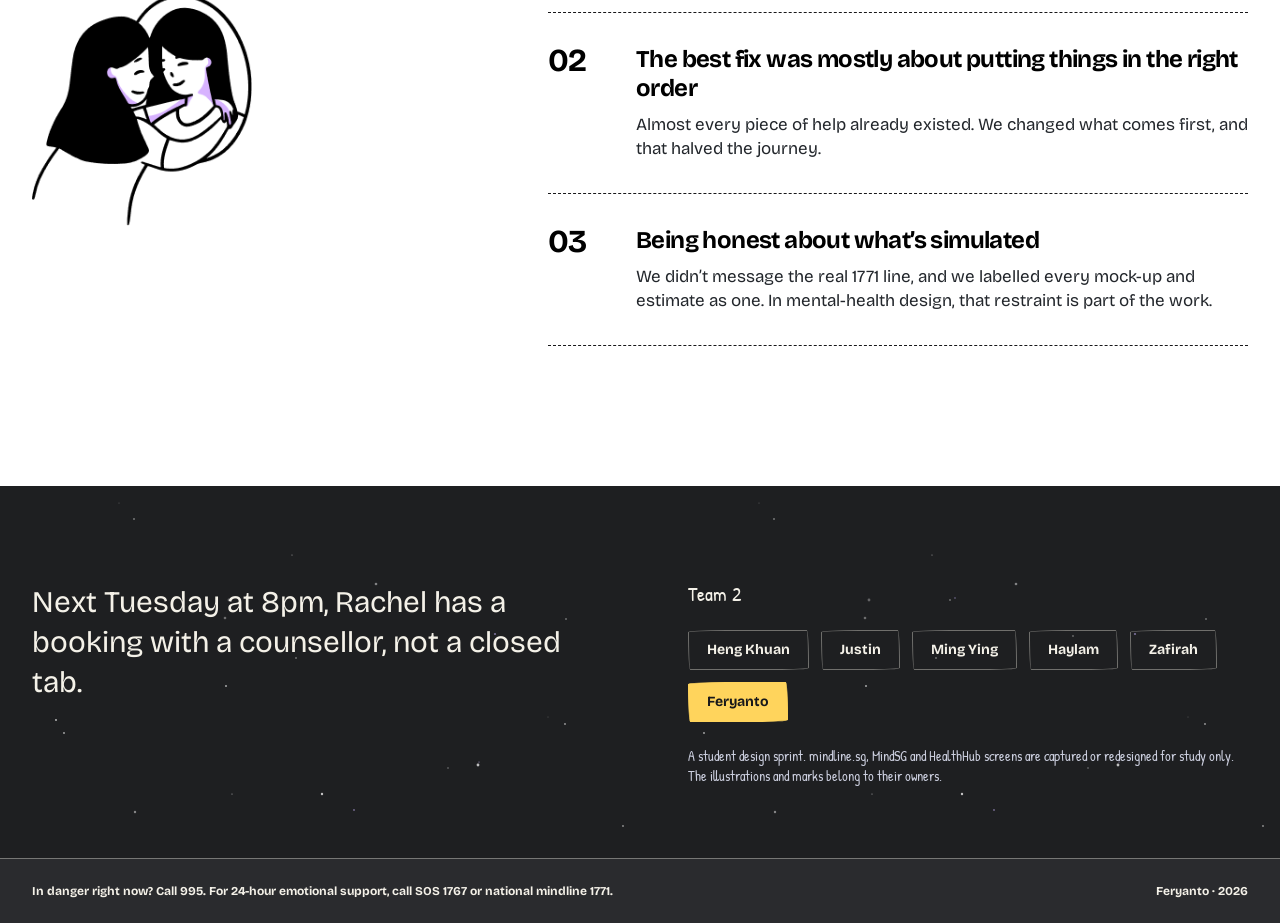
==== commit faa234f9: "Selected work panels; Google Plan becomes a travel journal with a page turn - Each project is one pa" ====
--- a/mindline/index.html
+++ b/mindline/index.html
@@ -406,7 +406,7 @@
     <p class="lede">How I helped redesign the way a burnt-out caregiver reaches a real counsellor at 3am. We went from 14 screens and two consent walls to 5 screens and none.</p>
     <div class="meta">
       <div><b>My role</b><span>UX designer · PM</span></div>
-      <div><b>Team</b><span>Product Owner, Project Manager, UX Designers (4)</span></div>
+      <div><b>Team</b><span>Product Owner<br>Project Manager<br>UX Designers (4)</span></div>
       <div><b>Timeline</b><span>7 Days</span></div>
       <div><b>Tools</b><span>Figma, Claude Code</span></div>
     </div>
